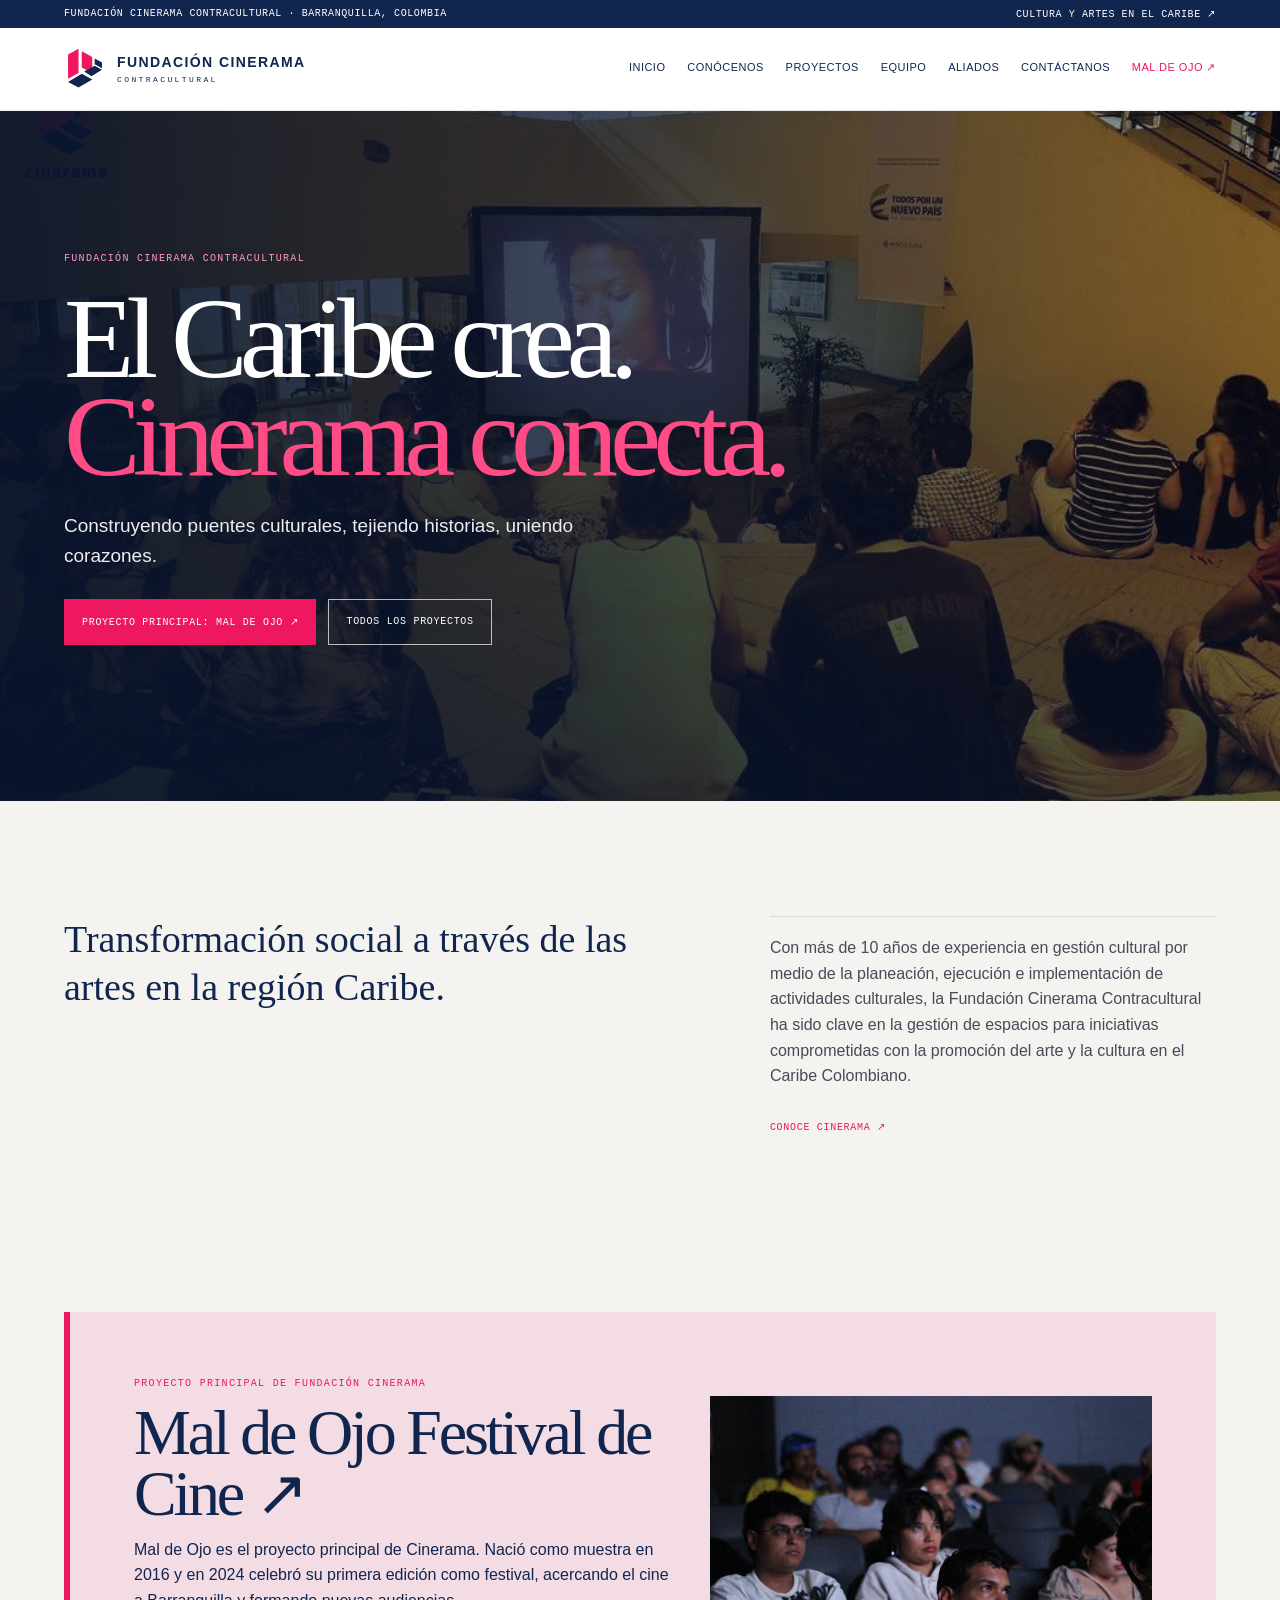
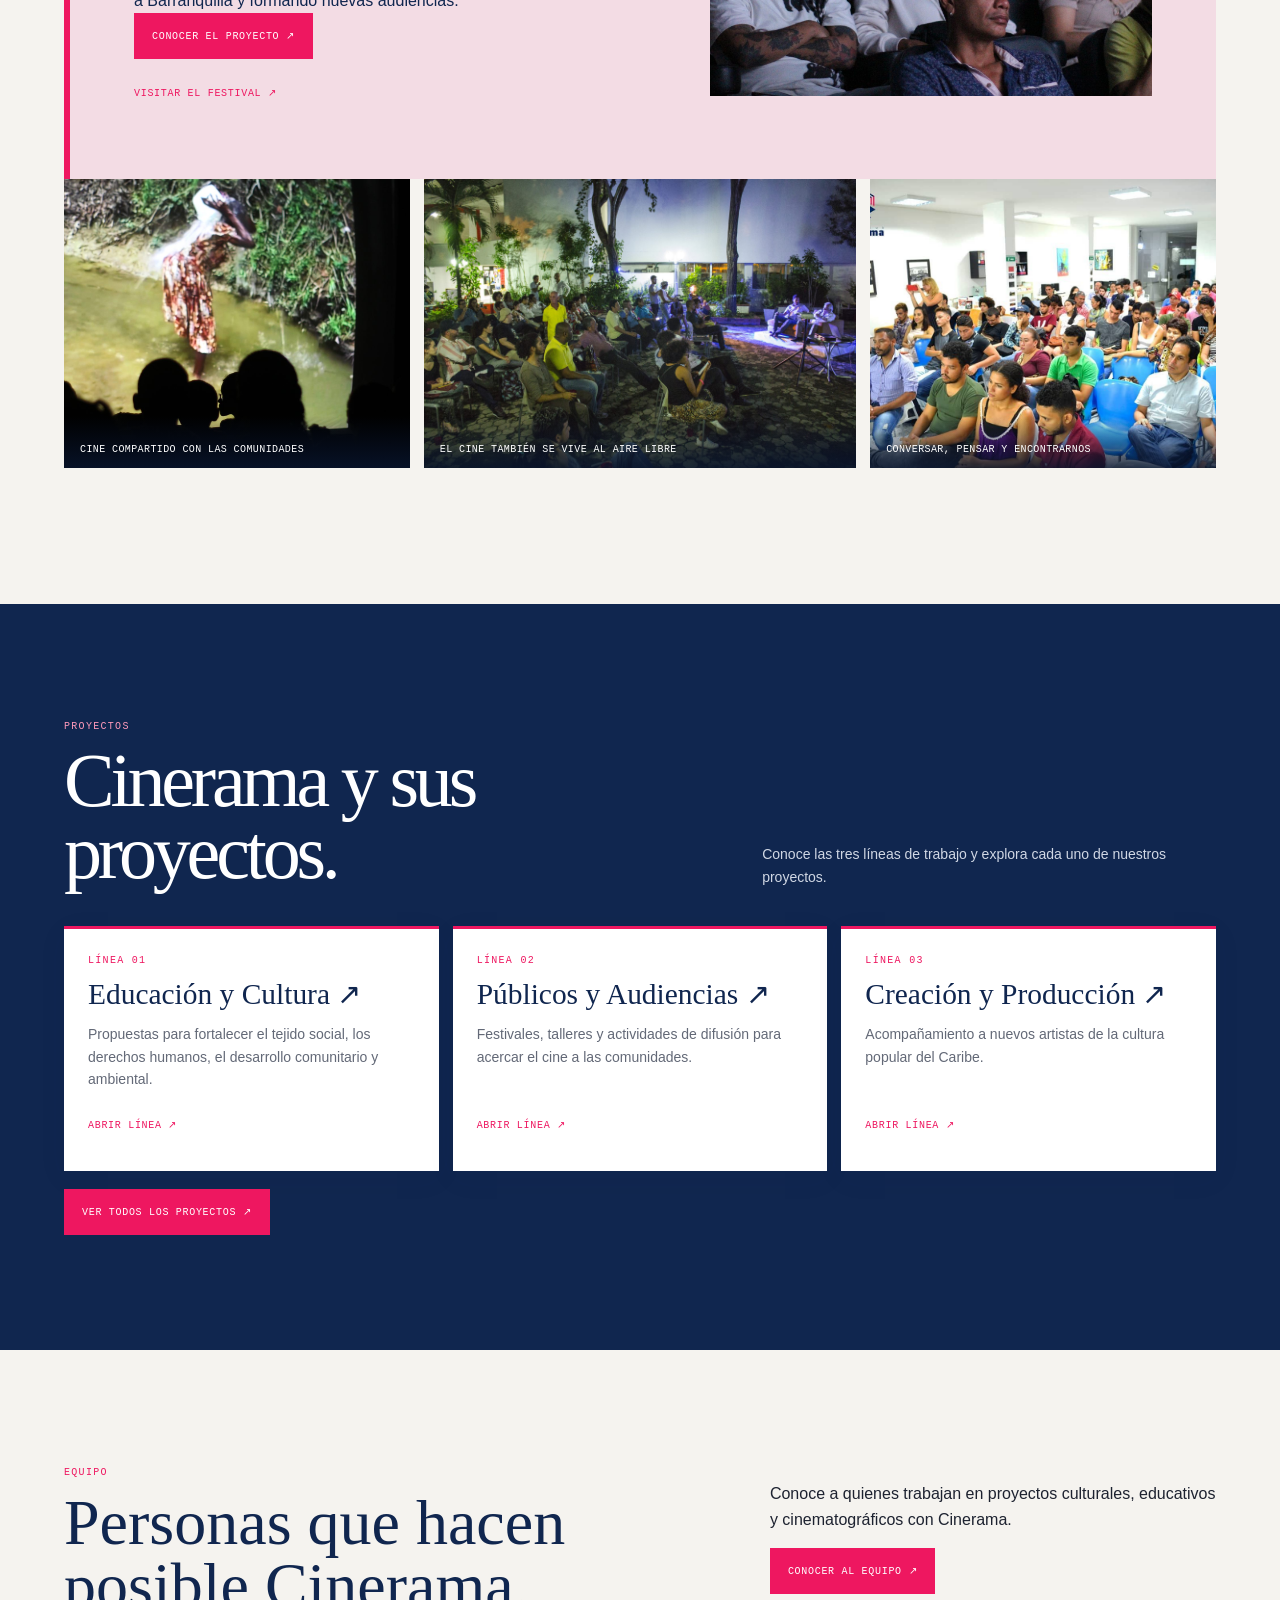
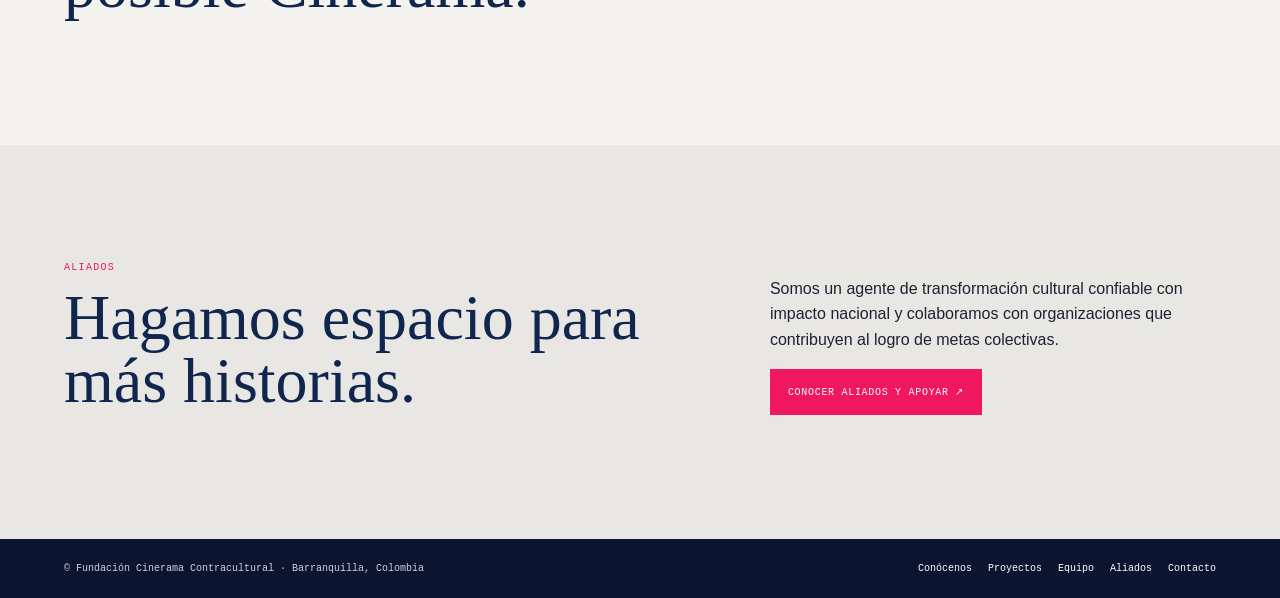
==== cinerama/index.html @ 9368dc4f "Clarify Mal de Ojo as principal Cinerama project: index.html" ====
<!doctype html><html lang="es"><head><meta charset="utf-8"><meta name="viewport" content="width=device-width, initial-scale=1"><meta name="theme-color" content="#10264f"><meta name="description" content="Fundación Cinerama Contracultural: arte, cine y cultura en el Caribe colombiano."><title>Inicio · Fundación Cinerama</title><link rel="stylesheet" href="site.css"></head><body><a class="skip" href="#contenido">Saltar al contenido</a><div class="topline"><span>Fundación Cinerama Contracultural · Barranquilla, Colombia</span><a href="contacto.html">Cultura y artes en el Caribe ↗</a></div><header class="site-head"><div class="wrap head-inner"><a class="brand" href="index.html" aria-label="Fundación Cinerama, inicio"><svg class="brand-logo" viewBox="0 0 52 52" role="img" aria-label="Isotipo Cinerama"><path d="M5 8 18 1v30L5 38z" fill="#ee1760"/><path d="M22 4 35 11v20l-13-7z" fill="#ee1760"/><path d="M5 42 22 32l13 7-17 10z" fill="#10264f"/><path d="m25 29 13-7 9 5-13 8z" fill="#10264f"/><path d="m38 13 9 5v7l-9-5z" fill="#10264f"/></svg><span>FUNDACIÓN CINERAMA<small>CONTRACULTURAL</small></span></a><button class="menu-btn" aria-expanded="false" aria-controls="nav-principal">Menú</button><nav class="nav" id="nav-principal" aria-label="Navegación principal"><a href="index.html">Inicio</a><a href="conocenos.html">Conócenos</a><a href="proyectos.html">Proyectos</a><a href="equipo.html">Equipo</a><a href="aliados.html">Aliados</a><a href="contacto.html">Contáctanos</a><a class="nav-festival" href="mal-de-ojo.html">Mal de Ojo ↗</a></nav></div></header><main id="contenido"><section class="hero"><img src="../media/proyeccion-uninorte.jpg" alt="Público reunido en una proyección de cine en Barranquilla"><div class="wrap hero-inner"><div class="eyebrow">Fundación Cinerama Contracultural</div><h1>El Caribe crea.<em>Cinerama conecta.</em></h1><p>Construyendo puentes culturales, tejiendo historias, uniendo corazones.</p><div class="hero-actions"><a class="button" href="mal-de-ojo.html">Proyecto principal: Mal de Ojo ↗</a><a class="button button-outline" href="proyectos.html">Todos los proyectos</a></div></div></section>
<section class="section"><div class="wrap intro-grid"><p class="intro-lead">Transformación social a través de las artes en la región Caribe.</p><div class="intro-copy"><p>Con más de 10 años de experiencia en gestión cultural por medio de la planeación, ejecución e implementación de actividades culturales, la Fundación Cinerama Contracultural ha sido clave en la gestión de espacios para iniciativas comprometidas con la promoción del arte y la cultura en el Caribe Colombiano.</p><a class="card-link" href="conocenos.html">Conoce Cinerama ↗</a></div></div></section>
<section class="section featured-project-section"><div class="wrap"><article class="featured-project"><div class="featured-copy"><div class="eyebrow">Proyecto principal de Fundación Cinerama</div><h2><a class="title-link" href="linea-publicos-audiencias.html#mal-de-ojo">Mal de Ojo Festival de Cine ↗</a></h2><p>Mal de Ojo es el proyecto principal de Cinerama. Nació como muestra en 2016 y en 2024 celebró su primera edición como festival, acercando el cine a Barranquilla y formando nuevas audiencias.</p><div class="featured-actions"><a class="button" href="linea-publicos-audiencias.html#mal-de-ojo">Conocer el proyecto ↗</a><a class="card-link" href="mal-de-ojo.html">Visitar el festival ↗</a></div></div><figure class="featured-image"><img src="../media/publico-en-sala.jpg" alt="Público de Barranquilla asiste a una proyección de cine"></figure></article></div><section class="photo-strip-section"><div class="wrap"><div class="photo-strip"><figure><img src="../media/proyeccion-comunitaria.jpg" alt="Proyección comunitaria de una película"><figcaption>Cine compartido con las comunidades</figcaption></figure><figure><img src="../media/encuentro-cine-al-aire-libre.jpg" alt="Público reunido en una función de cine al aire libre"><figcaption>El cine también se vive al aire libre</figcaption></figure><figure><img src="../media/conversatorio-pensar-el-caribe.jpg" alt="Asistentes a un conversatorio sobre cine y el Caribe"><figcaption>Conversar, pensar y encontrarnos</figcaption></figure></div></div></section></section><section class="section dark-section"><div class="wrap"><div class="section-head"><div><div class="eyebrow" style="color:#ff9abb">Proyectos</div><h2>Cinerama y sus proyectos.</h2></div><p>Conoce las tres líneas de trabajo y explora cada uno de nuestros proyectos.</p></div><div class="line-grid"><article class="line-card"><span class="eyebrow">Línea 01</span><h2><a class="title-link" href="linea-educacion-cultura.html">Educación y Cultura ↗</a></h2><p>Propuestas para fortalecer el tejido social, los derechos humanos, el desarrollo comunitario y ambiental.</p><a class="card-link" href="linea-educacion-cultura.html">Abrir línea ↗</a></article><article class="line-card"><span class="eyebrow">Línea 02</span><h2><a class="title-link" href="linea-publicos-audiencias.html">Públicos y Audiencias ↗</a></h2><p>Festivales, talleres y actividades de difusión para acercar el cine a las comunidades.</p><a class="card-link" href="linea-publicos-audiencias.html">Abrir línea ↗</a></article><article class="line-card"><span class="eyebrow">Línea 03</span><h2><a class="title-link" href="linea-creacion-produccion.html">Creación y Producción ↗</a></h2><p>Acompañamiento a nuevos artistas de la cultura popular del Caribe.</p><a class="card-link" href="linea-creacion-produccion.html">Abrir línea ↗</a></article></div><div class="action-row"><a class="button" href="proyectos.html">Ver todos los proyectos ↗</a></div></div></section>
<section class="section"><div class="wrap intro-grid"><div><div class="eyebrow">Equipo</div><h2 style="font:clamp(36px,5vw,64px)/.98 var(--serif);font-weight:400;color:var(--navy);margin:12px 0">Personas que hacen posible Cinerama.</h2></div><div><p>Conoce a quienes trabajan en proyectos culturales, educativos y cinematográficos con Cinerama.</p><a class="button" href="equipo.html">Conocer al equipo ↗</a></div></div></section>
<section class="section" style="background:#e9e7e3"><div class="wrap intro-grid"><div><div class="eyebrow">Aliados</div><h2 style="font:clamp(36px,5vw,64px)/.98 var(--serif);font-weight:400;color:var(--navy);margin:12px 0">Hagamos espacio para más historias.</h2></div><div><p>Somos un agente de transformación cultural confiable con impacto nacional y colaboramos con organizaciones que contribuyen al logro de metas colectivas.</p><a class="button" href="aliados.html">Conocer aliados y apoyar ↗</a></div></div></section></main><footer class="foot"><span>© Fundación Cinerama Contracultural · Barranquilla, Colombia</span><nav class="foot-links" aria-label="Navegación de pie"><a href="conocenos.html">Conócenos</a><a href="proyectos.html">Proyectos</a><a href="equipo.html">Equipo</a><a href="aliados.html">Aliados</a><a href="contacto.html">Contacto</a></nav></footer><script>const b=document.querySelector(".menu-btn"),n=document.querySelector("#nav-principal");if(b&&n){b.addEventListener("click",()=>{const o=b.getAttribute("aria-expanded")==="true";b.setAttribute("aria-expanded",String(!o));n.classList.toggle("is-open",!o);b.textContent=o?"Menú":"Cerrar"});n.addEventListener("click",e=>{if(e.target.closest("a")){b.setAttribute("aria-expanded","false");n.classList.remove("is-open");b.textContent="Menú"}})}</script></body></html>
---- cinerama/site.css ----
:root{--navy:#10264f;--navy2:#1b3c75;--pink:#ee1760;--paper:#f5f3ef;--white:#fff;--ink:#1d2230;--muted:#636977;--line:#d8d8d5;--serif:Georgia,"Times New Roman",serif;--sans:Arial,Helvetica,sans-serif;--mono:"Courier New",monospace;--gutter:clamp(20px,5vw,78px);--max:1440px;--shadow:0 18px 45px rgba(16,38,79,.12)}
*{box-sizing:border-box}html{scroll-behavior:smooth;scroll-padding-top:96px}body{margin:0;background:var(--paper);color:var(--ink);font:16px/1.6 var(--sans)}img{display:block;max-width:100%}a{color:inherit}.wrap{width:min(100%,var(--max));margin:0 auto;padding:0 var(--gutter)}.skip{position:absolute;left:-9999px;top:8px;background:#fff;padding:12px;z-index:100}.skip:focus{left:8px}.eyebrow{font:10px/1.5 var(--mono);letter-spacing:.13em;text-transform:uppercase;color:var(--pink)}.topline{display:flex;justify-content:space-between;gap:16px;padding:8px var(--gutter);background:var(--navy);color:#fff;font:10px var(--mono);letter-spacing:.06em;text-transform:uppercase}.topline a{color:#fff;text-decoration:none}.site-head{position:sticky;top:0;z-index:20;background:rgba(255,255,255,.97);border-bottom:1px solid rgba(16,38,79,.1);backdrop-filter:blur(12px)}.head-inner{min-height:82px;display:flex;align-items:center;justify-content:space-between;gap:22px}.brand{display:flex;align-items:center;gap:11px;text-decoration:none;color:var(--navy);font-size:14px;line-height:1;font-weight:800;letter-spacing:.1em;white-space:nowrap}.brand small{display:block;margin-top:6px;font:8px var(--mono);letter-spacing:.3em;font-weight:400}.brand-logo{width:42px;height:42px}.nav{display:flex;align-items:center;gap:clamp(10px,1.7vw,24px)}.nav a{font-size:11px;text-transform:uppercase;letter-spacing:.045em;text-decoration:none;padding:12px 0;border-bottom:2px solid transparent;color:var(--navy);white-space:nowrap}.nav a:hover,.nav a:focus-visible{color:var(--pink);border-color:var(--pink)}.nav .nav-festival{color:var(--pink)}.menu-btn{display:none;border:0;background:var(--navy);color:white;min-height:44px;padding:10px 14px;font:11px var(--mono);text-transform:uppercase;cursor:pointer}.hero{min-height:min(690px,78vh);position:relative;display:flex;align-items:center;overflow:hidden;background:var(--navy);color:white}.hero>img{position:absolute;inset:0;width:100%;height:100%;object-fit:cover;object-position:center 45%;filter:saturate(.8)}.hero:after{content:'';position:absolute;inset:0;background:linear-gradient(90deg,rgba(8,20,45,.92),rgba(8,20,45,.68) 48%,rgba(8,20,45,.16)),linear-gradient(0deg,rgba(8,20,45,.45),transparent 65%)}.hero-inner{position:relative;z-index:1;padding-top:70px;padding-bottom:86px}.hero .eyebrow{color:#ff9abb}.hero h1{max-width:850px;font:clamp(58px,9vw,122px)/.85 var(--serif);font-weight:400;letter-spacing:-.07em;margin:24px 0 25px}.hero h1 em{display:block;color:#ff4c87;font-style:normal}.hero p{max-width:590px;font-size:clamp(15px,1.6vw,19px);color:#f0edf1;margin:0}.hero-actions{display:flex;gap:12px;flex-wrap:wrap;margin-top:27px}.button{display:inline-flex;align-items:center;justify-content:center;gap:10px;min-height:46px;padding:12px 17px;background:var(--pink);border:1px solid var(--pink);color:#fff;text-decoration:none;font:10px var(--mono);letter-spacing:.07em;text-transform:uppercase;transition:transform .18s,background .18s,color .18s}.button:hover,.button:focus-visible{transform:translateY(-2px);background:var(--navy);border-color:var(--navy)}.button-outline{background:transparent;border-color:rgba(255,255,255,.7)}.section{padding:clamp(66px,9vw,120px) 0}.section-head{display:flex;align-items:end;justify-content:space-between;gap:28px;margin-bottom:38px}.section-head h2,.page-hero h1{font:clamp(38px,6.2vw,76px)/.95 var(--serif);font-weight:400;letter-spacing:-.055em;color:var(--navy);margin:10px 0 0}.section-head p{max-width:520px;margin:0;color:var(--muted);font-size:14px}.page-hero{background:#e9e7e3;padding:clamp(54px,8vw,100px) 0}.page-hero h1{max-width:920px}.page-hero p{max-width:720px;color:var(--muted);margin:20px 0 0;font-size:16px}.intro-grid{display:grid;grid-template-columns:1.15fr .85fr;gap:clamp(36px,8vw,110px);align-items:start}.intro-lead{font:clamp(23px,3vw,38px)/1.25 var(--serif);color:var(--navy);margin:0}.intro-copy{border-top:1px solid var(--line);padding-top:18px;color:#454b57}.intro-copy p{margin:0 0 16px}.split-cards{display:grid;grid-template-columns:1fr 1fr;gap:16px;margin-top:45px}.feature-card{padding:clamp(24px,4vw,48px);background:var(--navy);color:white;min-height:220px}.feature-card:nth-child(2){background:#e9e7e3;color:var(--navy)}.feature-card h2,.feature-card h3{font:11px var(--mono);text-transform:uppercase;letter-spacing:.1em;margin:0 0 22px;color:#ff9abb}.feature-card:nth-child(2) h3{color:var(--pink)}.feature-card p{font:clamp(18px,2vw,25px)/1.45 var(--serif);margin:0}.value-grid,.line-grid,.project-grid,.team-grid,.partner-grid{display:grid;grid-template-columns:repeat(3,1fr);gap:14px}.value-card,.line-card,.project-card,.team-card,.partner-card{background:white;border-top:3px solid var(--pink);padding:24px;box-shadow:0 7px 28px rgba(16,38,79,.055)}.value-card h3,.line-card h2,.project-card h2,.team-card h2{font:clamp(21px,2.3vw,30px)/1.1 var(--serif);font-weight:400;color:var(--navy);margin:10px 0 13px}.value-card p,.line-card p,.project-card p,.team-card p,.partner-card p{color:var(--muted);font-size:14px;margin:0 0 12px}.line-card,.project-card{display:flex;flex-direction:column;transition:transform .2s,box-shadow .2s,border-color .2s}.line-card:hover,.line-card:focus-within,.project-card:hover,.project-card:focus-within{transform:translateY(-4px);box-shadow:var(--shadow);border-color:var(--pink)}.project-card h2 a,.line-card h2 a{color:inherit;text-decoration:none}.project-card h2 a:hover,.line-card h2 a:hover{color:var(--pink)}.card-link{display:inline-flex;align-items:center;gap:8px;min-height:44px;margin-top:auto;color:var(--pink);font:10px var(--mono);letter-spacing:.07em;text-transform:uppercase;text-decoration:none}.card-link:hover,.card-link:focus-visible{text-decoration:underline;text-underline-offset:4px}.project-summary{font-size:13px;color:#505663;margin:0 0 16px}.dark-section{background:var(--navy);color:white}.dark-section .section-head h2{color:white}.dark-section .section-head p{color:#d0d7e4}.timeline-row{display:grid;grid-template-columns:130px 1fr;gap:28px;border-top:1px solid rgba(255,255,255,.25);padding:24px 0}.timeline-year{font:clamp(28px,4vw,48px) var(--serif);color:#ff6798}.team-grid{grid-template-columns:repeat(3,1fr);align-items:stretch}.team-card{border-top:1px solid var(--line);box-shadow:none}.team-card.featured{grid-column:span 2}.team-initials{width:54px;height:54px;border-radius:50%;display:grid;place-items:center;background:#f4dce4;color:var(--navy);font:18px var(--serif);margin-bottom:16px}.team-role{font:9px var(--mono);letter-spacing:.05em;color:var(--pink);text-transform:uppercase}.team-card h2{font-size:24px;margin:8px 0}.team-card p{font-size:13px}.team-pending{background:#f5f3ef;border-style:dashed}.partner-card{display:flex;align-items:center;min-height:74px;color:var(--navy);font:12px var(--mono);text-decoration:none}.partner-card:hover,.partner-card:focus-visible{border-color:var(--navy);color:var(--pink)}.support-grid{display:grid;grid-template-columns:1fr 1fr;gap:36px;margin-top:54px}.support-copy,.form-preview{background:white;padding:clamp(24px,4vw,48px)}.support-copy h2,.form-preview h2{font:clamp(28px,3.5vw,42px)/1.05 var(--serif);font-weight:400;color:var(--navy)}.form-grid{display:grid;grid-template-columns:1fr 1fr;gap:13px}.field label{display:block;font:10px var(--mono);text-transform:uppercase;letter-spacing:.04em;color:var(--navy);margin-bottom:6px}.field input,.field textarea,.field select{width:100%;min-height:42px;border:1px solid var(--line);background:#faf9f7;padding:9px;font:14px var(--sans);color:var(--ink)}.field.wide{grid-column:1/-1}.form-note{font:10px/1.5 var(--mono);color:var(--muted);margin-top:15px}.contact-grid{display:grid;grid-template-columns:1fr 1fr;gap:28px}.contact-item{border-top:1px solid var(--line);padding:16px 0}.contact-item span{display:block;color:var(--pink);font:10px var(--mono);text-transform:uppercase;margin-bottom:6px}.contact-item a{color:var(--navy);text-decoration-thickness:1px;text-underline-offset:4px}.socials{display:flex;gap:14px;flex-wrap:wrap;margin-top:20px}.socials a{font:10px var(--mono);text-transform:uppercase;color:var(--navy);text-decoration:none;border-bottom:1px solid var(--pink);padding-bottom:4px}.project-detail{padding:clamp(24px,4vw,44px) 0;border-top:1px solid var(--line);scroll-margin-top:102px}.project-detail h2{font:clamp(25px,3vw,38px)/1.08 var(--serif);font-weight:400;color:var(--navy);margin:12px 0}.project-detail p{max-width:900px;color:#444b57;font-size:16px;line-height:1.7}.detail-actions{display:flex;gap:10px;flex-wrap:wrap;margin-top:18px}.back-link{font:10px var(--mono);letter-spacing:.05em;text-transform:uppercase;color:var(--pink);text-decoration:none}.source-link{font:11px var(--mono);color:var(--pink)}.foot{background:#0b1530;color:#ccd2dd;padding:24px var(--gutter);display:flex;justify-content:space-between;gap:18px;flex-wrap:wrap;font:10px var(--mono)}.foot a{color:white;text-decoration:none}.foot-links{display:flex;gap:16px;flex-wrap:wrap}.empty-note{font:11px/1.5 var(--mono);color:var(--muted);padding:12px 0}.breadcrumb{font:10px var(--mono);text-transform:uppercase;color:var(--pink)}.notice{font:11px/1.5 var(--mono);color:var(--muted);padding:14px;border-left:2px solid var(--pink);background:white;margin-top:22px}.action-row{display:flex;gap:12px;flex-wrap:wrap;margin-top:18px}
@media(max-width:1080px){.nav{gap:10px}.nav a{font-size:10px}.brand{font-size:12px}.brand-logo{width:38px;height:38px}}
@media(max-width:830px){.head-inner{min-height:72px}.menu-btn{display:inline-flex;align-items:center}.nav{display:none;position:absolute;left:0;right:0;top:100%;background:white;box-shadow:0 16px 24px rgba(16,38,79,.12);padding:12px var(--gutter) 22px;align-items:stretch;flex-direction:column;gap:0}.nav.is-open{display:flex}.nav a{padding:12px 0;font-size:12px;border-bottom:1px solid var(--line)}.nav .nav-festival{border-bottom:0}.line-grid,.project-grid,.team-grid,.partner-grid{grid-template-columns:repeat(2,1fr)}.team-card.featured{grid-column:span 2}.section-head{align-items:start;flex-direction:column}.intro-grid,.support-grid,.contact-grid{grid-template-columns:1fr;gap:24px}.hero{min-height:640px;min-height:78svh}}
@media(max-width:560px){.topline{justify-content:center;text-align:center}.topline a{display:none}.line-grid,.project-grid,.team-grid,.value-grid,.partner-grid,.split-cards{grid-template-columns:1fr}.team-card.featured{grid-column:auto}.form-grid{grid-template-columns:1fr}.field.wide{grid-column:auto}.hero h1{font-size:clamp(51px,14vw,76px)}.hero-inner{padding-top:70px;padding-bottom:90px}.timeline-row{grid-template-columns:80px 1fr;gap:14px}.foot{flex-direction:column}.page-hero h1{font-size:clamp(39px,12vw,60px)}}
@media(prefers-reduced-motion:reduce){html{scroll-behavior:auto}*,*:before,*:after{transition-duration:.01ms!important;animation-duration:.01ms!important;animation-iteration-count:1!important}}

.project-detail{padding:clamp(24px,4vw,54px);margin:0 0 22px;background:#fff;border:1px solid var(--line)}.project-detail h2{font:clamp(27px,3vw,42px)/1.05 var(--serif);font-weight:400;color:var(--navy);margin:14px 0}.project-detail p{max-width:850px}.project-list{display:grid;gap:22px}.project-list .card-link{justify-self:start}.page-hero .eyebrow a{text-decoration:none}.page-hero .eyebrow a:hover{color:var(--pink)}

.project-catalog{display:grid;grid-template-columns:repeat(3,minmax(0,1fr));gap:1px;background:rgba(255,255,255,.24);border:1px solid rgba(255,255,255,.24)}.project-catalog article{padding:clamp(20px,3vw,36px);background:var(--navy);color:#fff;min-height:205px}.project-catalog h3{font:clamp(22px,2.2vw,30px)/1.1 var(--serif);font-weight:400;margin:14px 0}.project-catalog h3 a{text-decoration:none}.project-catalog h3 a:hover,.project-catalog h3 a:focus-visible{color:#ff9abb}.project-catalog p{font-size:13px;color:#d6dbe6;margin:0}@media(max-width:830px){.project-catalog{grid-template-columns:repeat(2,minmax(0,1fr))}}@media(max-width:560px){.project-catalog{grid-template-columns:1fr}}

.featured-project-section{padding-top:48px;padding-bottom:48px}.featured-project{display:grid;grid-template-columns:1fr auto;align-items:center;gap:34px;padding:clamp(28px,5vw,64px);background:#f3dce4;border-left:6px solid var(--pink)}.featured-project h2{font:clamp(36px,5vw,64px)/.95 var(--serif);font-weight:400;letter-spacing:-.05em;color:var(--navy);margin:12px 0}.featured-project p{max-width:750px;color:var(--navy);margin:0}.featured-actions{display:flex;flex-direction:column;align-items:flex-start;gap:12px}.history-catalog{display:grid;grid-template-columns:repeat(3,minmax(0,1fr));gap:12px}.history-catalog a{background:#fff;border:1px solid var(--line);padding:22px;text-decoration:none;display:flex;flex-direction:column;gap:8px;transition:transform .18s,border-color .18s}.history-catalog a:hover,.history-catalog a:focus-visible{transform:translateY(-3px);border-color:var(--pink)}.history-catalog strong{font:22px/1.1 var(--serif);font-weight:400;color:var(--navy)}.history-catalog span{font-size:12px;color:var(--muted)}.timeline{border-top:1px solid var(--line);margin-top:38px}.timeline-year{display:grid;grid-template-columns:110px 1fr;gap:24px;padding:28px 0;border-bottom:1px solid var(--line);scroll-margin-top:110px}.timeline-year>span{font:32px var(--serif);color:var(--pink)}.timeline-year h2{font:clamp(24px,3vw,34px)/1.1 var(--serif);font-weight:400;color:var(--navy);margin:0 0 12px}.timeline-year ul{padding-left:19px;margin:0;max-width:900px}.timeline-year li{padding:0 0 9px}.trajectory-feature{padding:clamp(28px,5vw,58px);background:var(--navy);color:#fff}.trajectory-feature h2{font:clamp(34px,5vw,62px)/.96 var(--serif);font-weight:400;margin:12px 0}.trajectory-feature p{max-width:840px;color:#e0e5ef}.source-note{font:11px var(--mono);color:var(--muted);margin-top:28px}.trajectory-callout{background:#e9e7e3}.trajectory-callout h2{font:clamp(30px,4vw,48px)/1.02 var(--serif);font-weight:400;color:var(--navy);margin:10px 0}@media(max-width:830px){.history-catalog{grid-template-columns:repeat(2,minmax(0,1fr))}.featured-project{grid-template-columns:1fr}.featured-actions{flex-direction:row;flex-wrap:wrap}.timeline-year{grid-template-columns:80px 1fr}}@media(max-width:560px){.history-catalog{grid-template-columns:1fr}.timeline-year{grid-template-columns:1fr;gap:8px}}

.title-link{color:inherit;text-decoration:none;transition:color .18s ease}.title-link:hover,.title-link:focus-visible,.project-detail h2 a:hover,.project-detail h2 a:focus-visible{color:var(--pink);text-decoration:underline;text-decoration-thickness:1px;text-underline-offset:.13em}.line-card h2 a{display:inline-block}.featured-project h2 a{color:inherit;text-decoration:none;transition:color .18s ease}.featured-project h2 a:hover,.featured-project h2 a:focus-visible{color:var(--pink);text-decoration:underline;text-underline-offset:.13em}.title-link:focus-visible,.project-catalog h3 a:focus-visible,.history-catalog a:focus-visible{outline:2px solid var(--pink);outline-offset:4px}

.featured-project{grid-template-columns:minmax(0,1.05fr) minmax(280px,.85fr);gap:30px}.featured-image{margin:0;overflow:hidden;min-height:300px}.featured-image img{width:100%;height:100%;min-height:300px;object-fit:cover;transition:transform .5s ease,filter .3s ease}.featured-project:hover .featured-image img{transform:scale(1.035);filter:saturate(1.08)}.photo-strip-section{padding:0 0 clamp(48px,7vw,88px)}.photo-strip{display:grid;grid-template-columns:1fr 1.25fr 1fr;gap:14px}.photo-strip figure{position:relative;margin:0;min-height:220px;overflow:hidden;background:var(--navy)}.photo-strip img{width:100%;height:100%;min-height:220px;object-fit:cover;transition:transform .45s ease,filter .35s ease}.photo-strip figure:hover img{transform:scale(1.06);filter:saturate(1.13)}.photo-strip figcaption{position:absolute;left:0;right:0;bottom:0;padding:28px 16px 13px;color:#fff;font:10px var(--mono);letter-spacing:.04em;text-transform:uppercase;background:linear-gradient(transparent,rgba(8,20,45,.85))}.project-image-link{display:block;overflow:hidden;margin:-1px -1px 20px}.project-photo{width:100%;aspect-ratio:16/10;object-fit:cover;transition:transform .45s ease,filter .35s ease}.project-catalog article:hover .project-photo,.project-image-link:focus-visible .project-photo{transform:scale(1.045);filter:saturate(1.15)}.project-catalog article{padding:0 0 26px;overflow:hidden}.project-catalog article>.eyebrow,.project-catalog article h3,.project-catalog article p{margin-left:24px;margin-right:24px}.project-catalog article>.eyebrow{display:block}.timeline-photos{margin:34px 0 50px}.timeline-photos figure{min-height:190px}.timeline-photos img{min-height:190px}@media(max-width:830px){.featured-project{grid-template-columns:1fr}.featured-image{grid-row:1;min-height:250px}.featured-image img{min-height:250px}.photo-strip{grid-template-columns:1fr 1fr}.photo-strip figure:last-child{display:none}}@media(max-width:560px){.photo-strip{grid-template-columns:1fr}.photo-strip figure:nth-child(n+2){display:none}.featured-actions{flex-direction:column;align-items:flex-start}}

.project-card-primary{border:2px solid var(--pink)}.project-card-primary>.eyebrow{color:#ff91b0}.project-catalog h3 a{display:inline-block;transition:transform .18s ease,color .18s ease}.project-catalog h3 a:hover,.project-catalog h3 a:focus-visible{transform:translateX(3px)}.project-image-link:focus-visible{outline:3px solid var(--pink);outline-offset:3px}
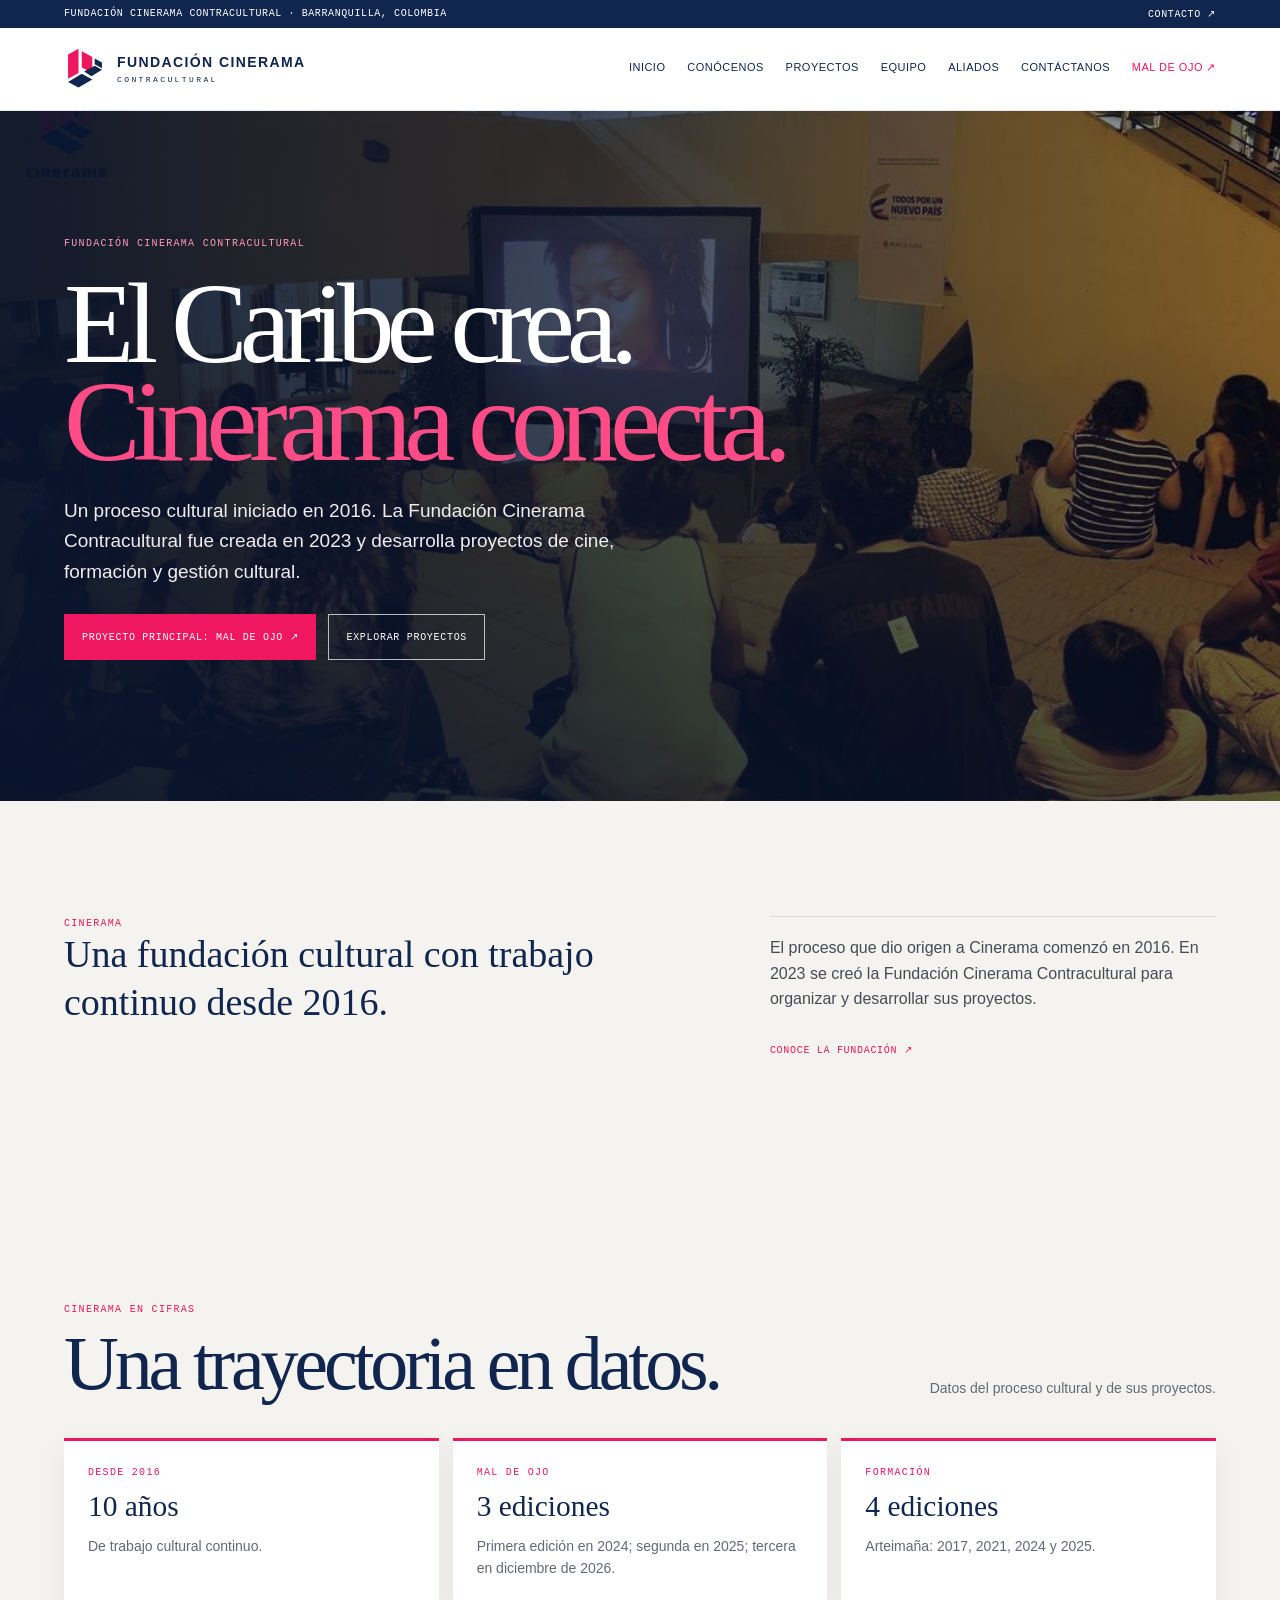
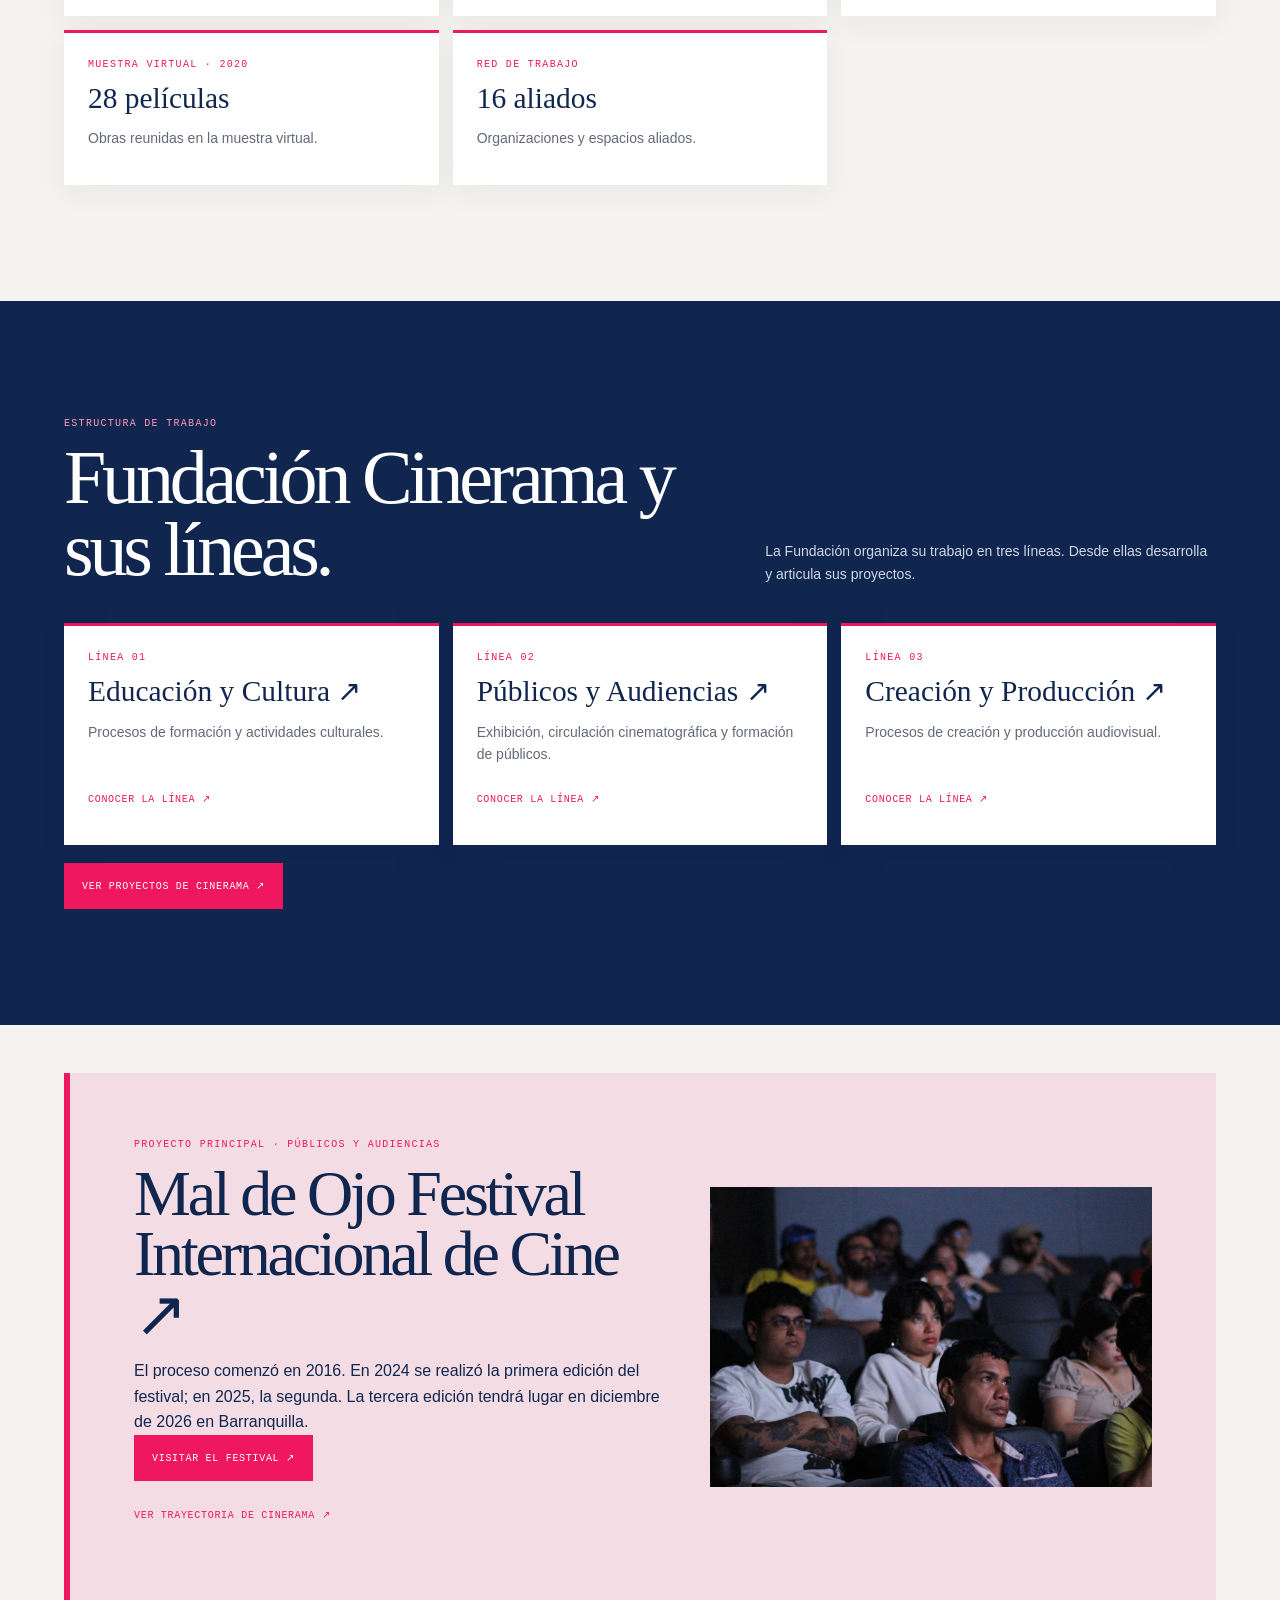
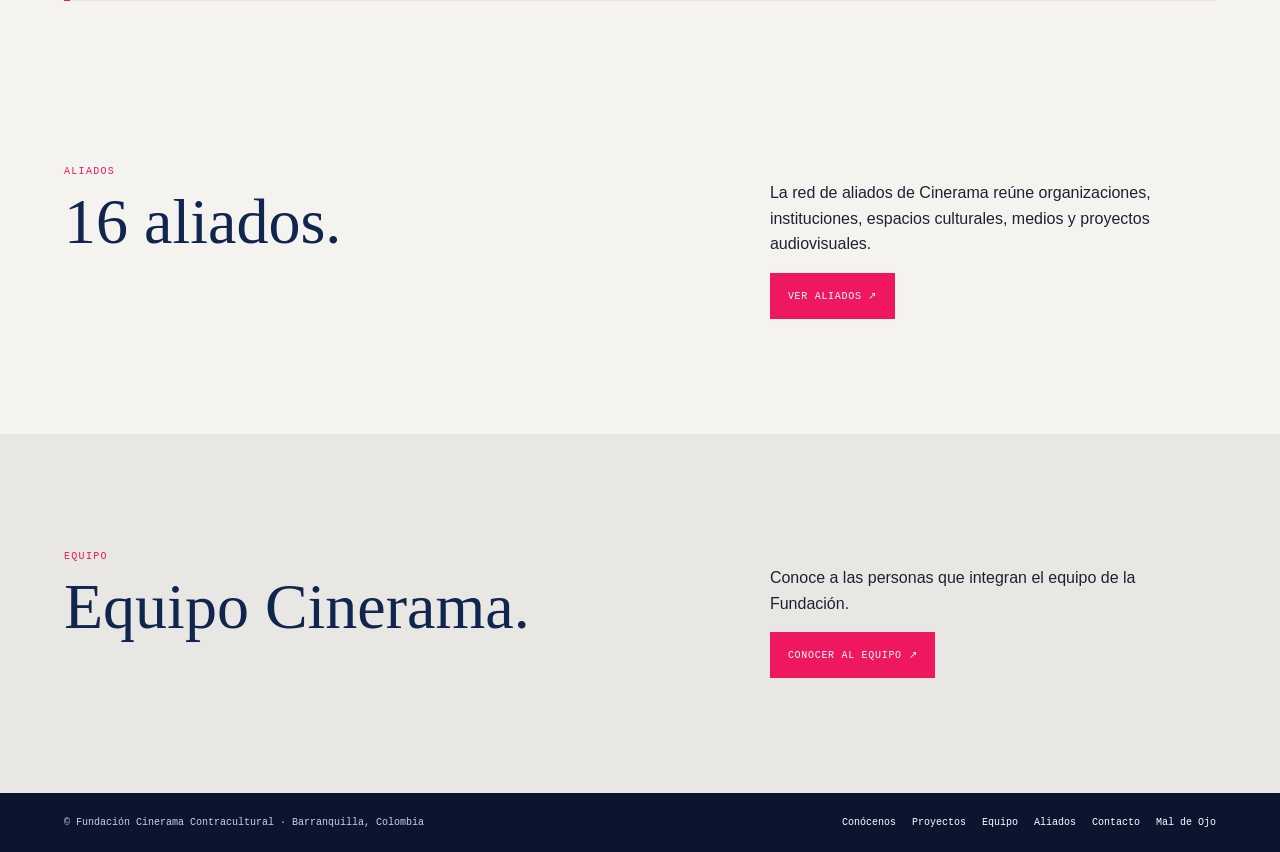
==== commit 35e41fdd: "Improve Cinerama homepage structure and factual copy" ====
--- a/cinerama/index.html
+++ b/cinerama/index.html
@@ -1,6 +1,235 @@
-<!doctype html><html lang="es"><head><meta charset="utf-8"><meta name="viewport" content="width=device-width, initial-scale=1"><meta name="theme-color" content="#10264f"><meta name="description" content="Fundación Cinerama Contracultural: arte, cine y cultura en el Caribe colombiano."><title>Inicio · Fundación Cinerama</title><link rel="stylesheet" href="site.css"></head><body><a class="skip" href="#contenido">Saltar al contenido</a><div class="topline"><span>Fundación Cinerama Contracultural · Barranquilla, Colombia</span><a href="contacto.html">Cultura y artes en el Caribe ↗</a></div><header class="site-head"><div class="wrap head-inner"><a class="brand" href="index.html" aria-label="Fundación Cinerama, inicio"><svg class="brand-logo" viewBox="0 0 52 52" role="img" aria-label="Isotipo Cinerama"><path d="M5 8 18 1v30L5 38z" fill="#ee1760"/><path d="M22 4 35 11v20l-13-7z" fill="#ee1760"/><path d="M5 42 22 32l13 7-17 10z" fill="#10264f"/><path d="m25 29 13-7 9 5-13 8z" fill="#10264f"/><path d="m38 13 9 5v7l-9-5z" fill="#10264f"/></svg><span>FUNDACIÓN CINERAMA<small>CONTRACULTURAL</small></span></a><button class="menu-btn" aria-expanded="false" aria-controls="nav-principal">Menú</button><nav class="nav" id="nav-principal" aria-label="Navegación principal"><a href="index.html">Inicio</a><a href="conocenos.html">Conócenos</a><a href="proyectos.html">Proyectos</a><a href="equipo.html">Equipo</a><a href="aliados.html">Aliados</a><a href="contacto.html">Contáctanos</a><a class="nav-festival" href="mal-de-ojo.html">Mal de Ojo ↗</a></nav></div></header><main id="contenido"><section class="hero"><img src="../media/proyeccion-uninorte.jpg" alt="Público reunido en una proyección de cine en Barranquilla"><div class="wrap hero-inner"><div class="eyebrow">Fundación Cinerama Contracultural</div><h1>El Caribe crea.<em>Cinerama conecta.</em></h1><p>Construyendo puentes culturales, tejiendo historias, uniendo corazones.</p><div class="hero-actions"><a class="button" href="mal-de-ojo.html">Proyecto principal: Mal de Ojo ↗</a><a class="button button-outline" href="proyectos.html">Todos los proyectos</a></div></div></section>
-<section class="section"><div class="wrap intro-grid"><p class="intro-lead">Transformación social a través de las artes en la región Caribe.</p><div class="intro-copy"><p>Con más de 10 años de experiencia en gestión cultural por medio de la planeación, ejecución e implementación de actividades culturales, la Fundación Cinerama Contracultural ha sido clave en la gestión de espacios para iniciativas comprometidas con la promoción del arte y la cultura en el Caribe Colombiano.</p><a class="card-link" href="conocenos.html">Conoce Cinerama ↗</a></div></div></section>
-<section class="section featured-project-section"><div class="wrap"><article class="featured-project"><div class="featured-copy"><div class="eyebrow">Proyecto principal de Fundación Cinerama</div><h2><a class="title-link" href="linea-publicos-audiencias.html#mal-de-ojo">Mal de Ojo Festival de Cine ↗</a></h2><p>Mal de Ojo es el proyecto principal de Cinerama. Nació como muestra en 2016 y en 2024 celebró su primera edición como festival, acercando el cine a Barranquilla y formando nuevas audiencias.</p><div class="featured-actions"><a class="button" href="linea-publicos-audiencias.html#mal-de-ojo">Conocer el proyecto ↗</a><a class="card-link" href="mal-de-ojo.html">Visitar el festival ↗</a></div></div><figure class="featured-image"><img src="../media/publico-en-sala.jpg" alt="Público de Barranquilla asiste a una proyección de cine"></figure></article></div><section class="photo-strip-section"><div class="wrap"><div class="photo-strip"><figure><img src="../media/proyeccion-comunitaria.jpg" alt="Proyección comunitaria de una película"><figcaption>Cine compartido con las comunidades</figcaption></figure><figure><img src="../media/encuentro-cine-al-aire-libre.jpg" alt="Público reunido en una función de cine al aire libre"><figcaption>El cine también se vive al aire libre</figcaption></figure><figure><img src="../media/conversatorio-pensar-el-caribe.jpg" alt="Asistentes a un conversatorio sobre cine y el Caribe"><figcaption>Conversar, pensar y encontrarnos</figcaption></figure></div></div></section></section><section class="section dark-section"><div class="wrap"><div class="section-head"><div><div class="eyebrow" style="color:#ff9abb">Proyectos</div><h2>Cinerama y sus proyectos.</h2></div><p>Conoce las tres líneas de trabajo y explora cada uno de nuestros proyectos.</p></div><div class="line-grid"><article class="line-card"><span class="eyebrow">Línea 01</span><h2><a class="title-link" href="linea-educacion-cultura.html">Educación y Cultura ↗</a></h2><p>Propuestas para fortalecer el tejido social, los derechos humanos, el desarrollo comunitario y ambiental.</p><a class="card-link" href="linea-educacion-cultura.html">Abrir línea ↗</a></article><article class="line-card"><span class="eyebrow">Línea 02</span><h2><a class="title-link" href="linea-publicos-audiencias.html">Públicos y Audiencias ↗</a></h2><p>Festivales, talleres y actividades de difusión para acercar el cine a las comunidades.</p><a class="card-link" href="linea-publicos-audiencias.html">Abrir línea ↗</a></article><article class="line-card"><span class="eyebrow">Línea 03</span><h2><a class="title-link" href="linea-creacion-produccion.html">Creación y Producción ↗</a></h2><p>Acompañamiento a nuevos artistas de la cultura popular del Caribe.</p><a class="card-link" href="linea-creacion-produccion.html">Abrir línea ↗</a></article></div><div class="action-row"><a class="button" href="proyectos.html">Ver todos los proyectos ↗</a></div></div></section>
-<section class="section"><div class="wrap intro-grid"><div><div class="eyebrow">Equipo</div><h2 style="font:clamp(36px,5vw,64px)/.98 var(--serif);font-weight:400;color:var(--navy);margin:12px 0">Personas que hacen posible Cinerama.</h2></div><div><p>Conoce a quienes trabajan en proyectos culturales, educativos y cinematográficos con Cinerama.</p><a class="button" href="equipo.html">Conocer al equipo ↗</a></div></div></section>
-<section class="section" style="background:#e9e7e3"><div class="wrap intro-grid"><div><div class="eyebrow">Aliados</div><h2 style="font:clamp(36px,5vw,64px)/.98 var(--serif);font-weight:400;color:var(--navy);margin:12px 0">Hagamos espacio para más historias.</h2></div><div><p>Somos un agente de transformación cultural confiable con impacto nacional y colaboramos con organizaciones que contribuyen al logro de metas colectivas.</p><a class="button" href="aliados.html">Conocer aliados y apoyar ↗</a></div></div></section></main><footer class="foot"><span>© Fundación Cinerama Contracultural · Barranquilla, Colombia</span><nav class="foot-links" aria-label="Navegación de pie"><a href="conocenos.html">Conócenos</a><a href="proyectos.html">Proyectos</a><a href="equipo.html">Equipo</a><a href="aliados.html">Aliados</a><a href="contacto.html">Contacto</a></nav></footer><script>const b=document.querySelector(".menu-btn"),n=document.querySelector("#nav-principal");if(b&&n){b.addEventListener("click",()=>{const o=b.getAttribute("aria-expanded")==="true";b.setAttribute("aria-expanded",String(!o));n.classList.toggle("is-open",!o);b.textContent=o?"Menú":"Cerrar"});n.addEventListener("click",e=>{if(e.target.closest("a")){b.setAttribute("aria-expanded","false");n.classList.remove("is-open");b.textContent="Menú"}})}</script></body></html>
-
+<!doctype html>
+<html lang="es">
+<head>
+  <meta charset="utf-8">
+  <meta name="viewport" content="width=device-width, initial-scale=1">
+  <meta name="theme-color" content="#10264f">
+  <meta name="description" content="Fundación Cinerama Contracultural. Proceso cultural iniciado en 2016 y fundación creada en 2023. Cine, formación y gestión cultural en Barranquilla y el Caribe colombiano.">
+  <meta property="og:type" content="website">
+  <meta property="og:locale" content="es_CO">
+  <meta property="og:title" content="Fundación Cinerama Contracultural">
+  <meta property="og:description" content="Proceso cultural iniciado en 2016. Cine, formación y gestión cultural desde Barranquilla y el Caribe colombiano.">
+  <meta property="og:image" content="https://aguileracogollo-cell.github.io/mal-de-ojo-preview-2026/media/publico-en-sala.jpg">
+  <meta property="og:url" content="https://aguileracogollo-cell.github.io/mal-de-ojo-preview-2026/cinerama/">
+  <meta name="twitter:card" content="summary_large_image">
+  <title>Inicio · Fundación Cinerama Contracultural</title>
+  <link rel="stylesheet" href="site.css">
+</head>
+<body>
+  <a class="skip" href="#contenido">Saltar al contenido</a>
+
+  <div class="topline">
+    <span>Fundación Cinerama Contracultural · Barranquilla, Colombia</span>
+    <a href="contacto.html">Contacto ↗</a>
+  </div>
+
+  <header class="site-head">
+    <div class="wrap head-inner">
+      <a class="brand" href="index.html" aria-label="Fundación Cinerama, inicio">
+        <svg class="brand-logo" viewBox="0 0 52 52" role="img" aria-label="Isotipo Cinerama">
+          <path d="M5 8 18 1v30L5 38z" fill="#ee1760"/>
+          <path d="M22 4 35 11v20l-13-7z" fill="#ee1760"/>
+          <path d="M5 42 22 32l13 7-17 10z" fill="#10264f"/>
+          <path d="m25 29 13-7 9 5-13 8z" fill="#10264f"/>
+          <path d="m38 13 9 5v7l-9-5z" fill="#10264f"/>
+        </svg>
+        <span>FUNDACIÓN CINERAMA<small>CONTRACULTURAL</small></span>
+      </a>
+
+      <button class="menu-btn" aria-expanded="false" aria-controls="nav-principal">Menú</button>
+      <nav class="nav" id="nav-principal" aria-label="Navegación principal">
+        <a href="index.html" aria-current="page">Inicio</a>
+        <a href="conocenos.html">Conócenos</a>
+        <a href="proyectos.html">Proyectos</a>
+        <a href="equipo.html">Equipo</a>
+        <a href="aliados.html">Aliados</a>
+        <a href="contacto.html">Contáctanos</a>
+        <a class="nav-festival" href="mal-de-ojo.html">Mal de Ojo ↗</a>
+      </nav>
+    </div>
+  </header>
+
+  <main id="contenido">
+    <section class="hero">
+      <img src="../media/proyeccion-uninorte.jpg" alt="Público reunido durante una proyección de cine">
+      <div class="wrap hero-inner">
+        <div class="eyebrow">Fundación Cinerama Contracultural</div>
+        <h1>El Caribe crea.<em>Cinerama conecta.</em></h1>
+        <p>Un proceso cultural iniciado en 2016. La Fundación Cinerama Contracultural fue creada en 2023 y desarrolla proyectos de cine, formación y gestión cultural.</p>
+        <div class="hero-actions">
+          <a class="button" href="mal-de-ojo.html">Proyecto principal: Mal de Ojo ↗</a>
+          <a class="button button-outline" href="proyectos.html">Explorar proyectos</a>
+        </div>
+      </div>
+    </section>
+
+    <section class="section">
+      <div class="wrap intro-grid">
+        <div>
+          <div class="eyebrow">Cinerama</div>
+          <p class="intro-lead">Una fundación cultural con trabajo continuo desde 2016.</p>
+        </div>
+        <div class="intro-copy">
+          <p>El proceso que dio origen a Cinerama comenzó en 2016. En 2023 se creó la Fundación Cinerama Contracultural para organizar y desarrollar sus proyectos.</p>
+          <a class="card-link" href="conocenos.html">Conoce la fundación ↗</a>
+        </div>
+      </div>
+    </section>
+
+    <section class="section" aria-labelledby="cifras-title">
+      <div class="wrap">
+        <div class="section-head">
+          <div>
+            <div class="eyebrow">Cinerama en cifras</div>
+            <h2 id="cifras-title">Una trayectoria en datos.</h2>
+          </div>
+          <p>Datos del proceso cultural y de sus proyectos.</p>
+        </div>
+        <div class="value-grid">
+          <article class="value-card">
+            <div class="eyebrow">Desde 2016</div>
+            <h3>10 años</h3>
+            <p>De trabajo cultural continuo.</p>
+          </article>
+          <article class="value-card">
+            <div class="eyebrow">Mal de Ojo</div>
+            <h3>3 ediciones</h3>
+            <p>Primera edición en 2024; segunda en 2025; tercera en diciembre de 2026.</p>
+          </article>
+          <article class="value-card">
+            <div class="eyebrow">Formación</div>
+            <h3>4 ediciones</h3>
+            <p>Arteimaña: 2017, 2021, 2024 y 2025.</p>
+          </article>
+          <article class="value-card">
+            <div class="eyebrow">Muestra virtual · 2020</div>
+            <h3>28 películas</h3>
+            <p>Obras reunidas en la muestra virtual.</p>
+          </article>
+          <article class="value-card">
+            <div class="eyebrow">Red de trabajo</div>
+            <h3>16 aliados</h3>
+            <p>Organizaciones y espacios aliados.</p>
+          </article>
+        </div>
+      </div>
+    </section>
+
+    <section class="section dark-section" aria-labelledby="lineas-title">
+      <div class="wrap">
+        <div class="section-head">
+          <div>
+            <div class="eyebrow" style="color:#ff9abb">Estructura de trabajo</div>
+            <h2 id="lineas-title">Fundación Cinerama y sus líneas.</h2>
+          </div>
+          <p>La Fundación organiza su trabajo en tres líneas. Desde ellas desarrolla y articula sus proyectos.</p>
+        </div>
+
+        <div class="line-grid">
+          <article class="line-card">
+            <span class="eyebrow">Línea 01</span>
+            <h2><a class="title-link" href="linea-educacion-cultura.html">Educación y Cultura ↗</a></h2>
+            <p>Procesos de formación y actividades culturales.</p>
+            <a class="card-link" href="linea-educacion-cultura.html">Conocer la línea ↗</a>
+          </article>
+          <article class="line-card">
+            <span class="eyebrow">Línea 02</span>
+            <h2><a class="title-link" href="linea-publicos-audiencias.html">Públicos y Audiencias ↗</a></h2>
+            <p>Exhibición, circulación cinematográfica y formación de públicos.</p>
+            <a class="card-link" href="linea-publicos-audiencias.html">Conocer la línea ↗</a>
+          </article>
+          <article class="line-card">
+            <span class="eyebrow">Línea 03</span>
+            <h2><a class="title-link" href="linea-creacion-produccion.html">Creación y Producción ↗</a></h2>
+            <p>Procesos de creación y producción audiovisual.</p>
+            <a class="card-link" href="linea-creacion-produccion.html">Conocer la línea ↗</a>
+          </article>
+        </div>
+
+        <div class="action-row">
+          <a class="button" href="proyectos.html">Ver proyectos de Cinerama ↗</a>
+        </div>
+      </div>
+    </section>
+
+    <section class="section featured-project-section">
+      <div class="wrap">
+        <article class="featured-project">
+          <div class="featured-copy">
+            <div class="eyebrow">Proyecto principal · Públicos y Audiencias</div>
+            <h2><a class="title-link" href="mal-de-ojo.html">Mal de Ojo Festival Internacional de Cine ↗</a></h2>
+            <p>El proceso comenzó en 2016. En 2024 se realizó la primera edición del festival; en 2025, la segunda. La tercera edición tendrá lugar en diciembre de 2026 en Barranquilla.</p>
+            <div class="featured-actions">
+              <a class="button" href="mal-de-ojo.html">Visitar el festival ↗</a>
+              <a class="card-link" href="trayectoria.html">Ver trayectoria de Cinerama ↗</a>
+            </div>
+          </div>
+          <figure class="featured-image">
+            <img src="../media/publico-en-sala.jpg" alt="Público reunido en una sala de cine">
+          </figure>
+        </article>
+      </div>
+    </section>
+
+    <section class="section">
+      <div class="wrap intro-grid">
+        <div>
+          <div class="eyebrow">Aliados</div>
+          <h2 style="font:clamp(36px,5vw,64px)/.98 var(--serif);font-weight:400;color:var(--navy);margin:12px 0">16 aliados.</h2>
+        </div>
+        <div>
+          <p>La red de aliados de Cinerama reúne organizaciones, instituciones, espacios culturales, medios y proyectos audiovisuales.</p>
+          <a class="button" href="aliados.html">Ver aliados ↗</a>
+        </div>
+      </div>
+    </section>
+
+    <section class="section" style="background:#e9e7e3">
+      <div class="wrap intro-grid">
+        <div>
+          <div class="eyebrow">Equipo</div>
+          <h2 style="font:clamp(36px,5vw,64px)/.98 var(--serif);font-weight:400;color:var(--navy);margin:12px 0">Equipo Cinerama.</h2>
+        </div>
+        <div>
+          <p>Conoce a las personas que integran el equipo de la Fundación.</p>
+          <a class="button" href="equipo.html">Conocer al equipo ↗</a>
+        </div>
+      </div>
+    </section>
+  </main>
+
+  <footer class="foot">
+    <span>© Fundación Cinerama Contracultural · Barranquilla, Colombia</span>
+    <nav class="foot-links" aria-label="Navegación de pie">
+      <a href="conocenos.html">Conócenos</a>
+      <a href="proyectos.html">Proyectos</a>
+      <a href="equipo.html">Equipo</a>
+      <a href="aliados.html">Aliados</a>
+      <a href="contacto.html">Contacto</a>
+      <a href="mal-de-ojo.html">Mal de Ojo</a>
+    </nav>
+  </footer>
+
+  <script>
+    const menuButton = document.querySelector(".menu-btn");
+    const navigation = document.querySelector("#nav-principal");
+
+    if (menuButton && navigation) {
+      menuButton.addEventListener("click", () => {
+        const isOpen = menuButton.getAttribute("aria-expanded") === "true";
+        menuButton.setAttribute("aria-expanded", String(!isOpen));
+        navigation.classList.toggle("is-open", !isOpen);
+        menuButton.textContent = isOpen ? "Menú" : "Cerrar";
+      });
+
+      navigation.addEventListener("click", (event) => {
+        if (event.target.closest("a")) {
+          menuButton.setAttribute("aria-expanded", "false");
+          navigation.classList.remove("is-open");
+          menuButton.textContent = "Menú";
+        }
+      });
+    }
+  </script>
+</body>
+</html>
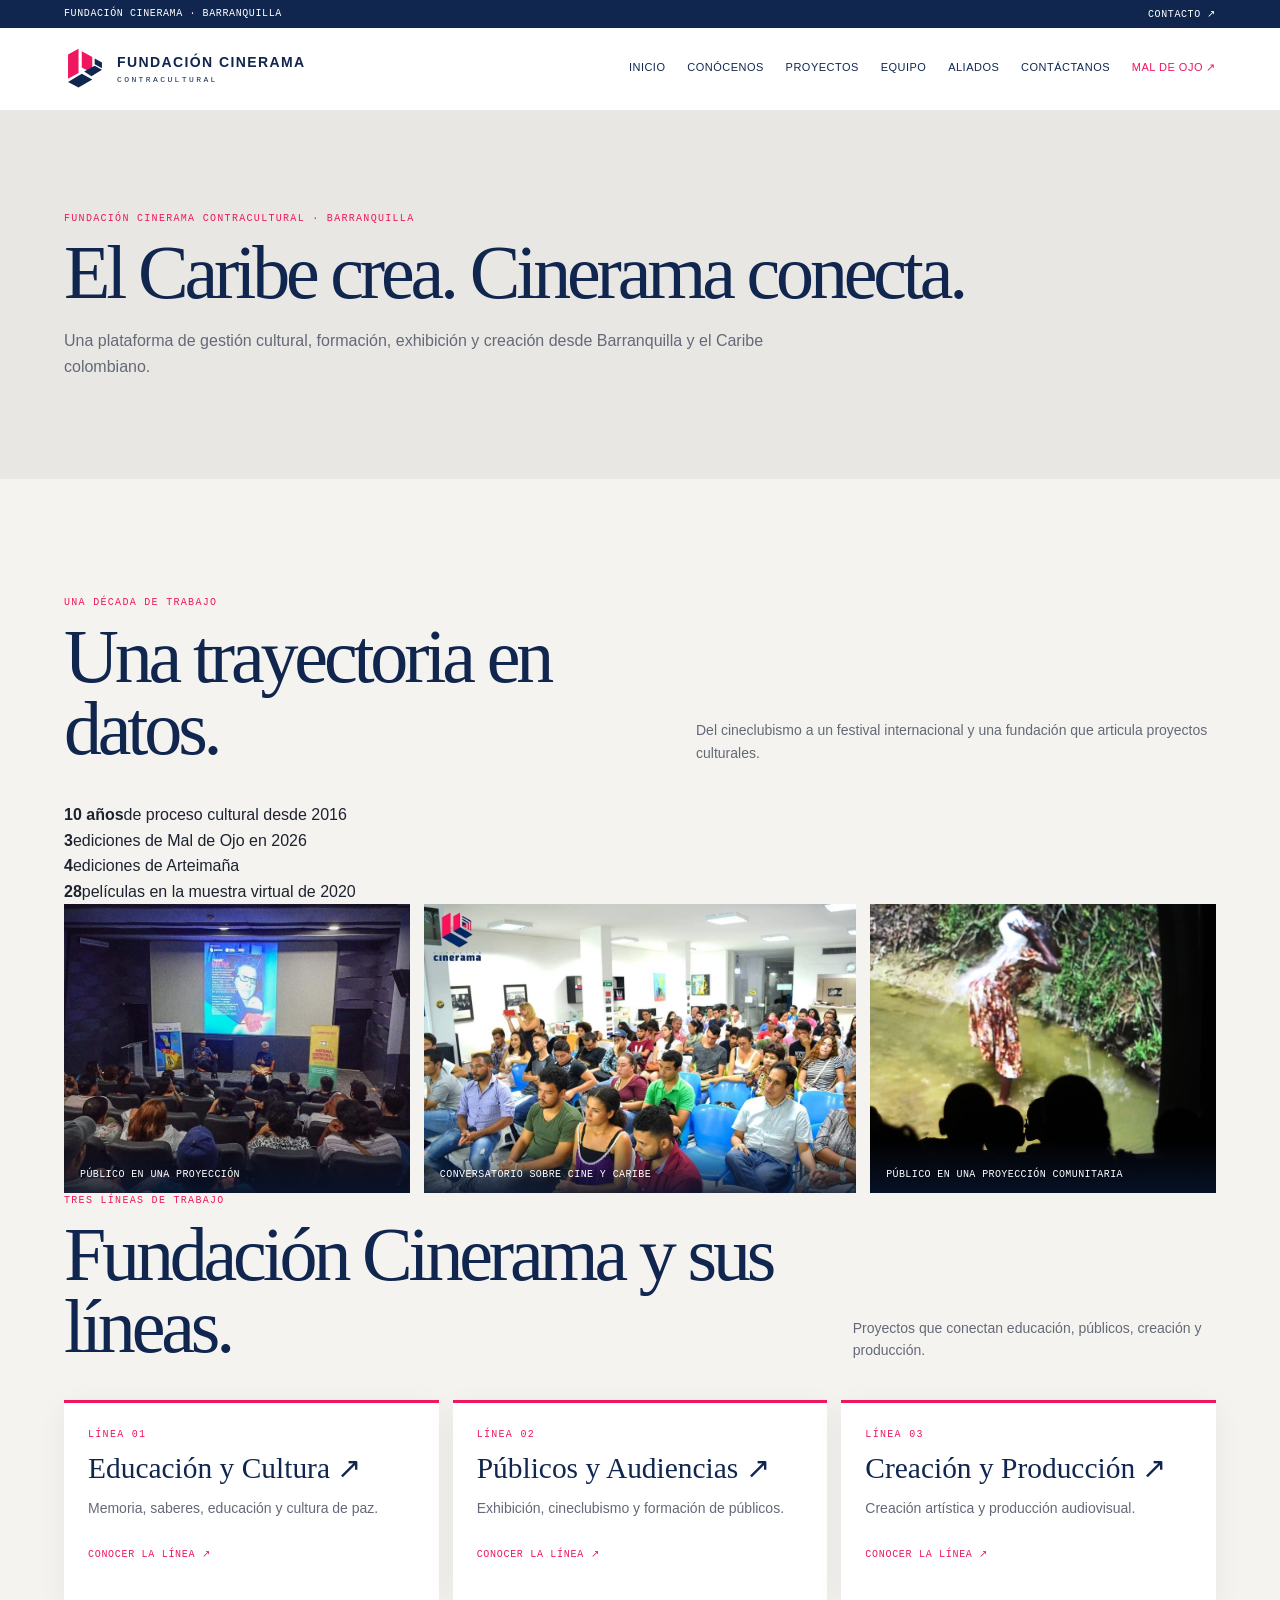
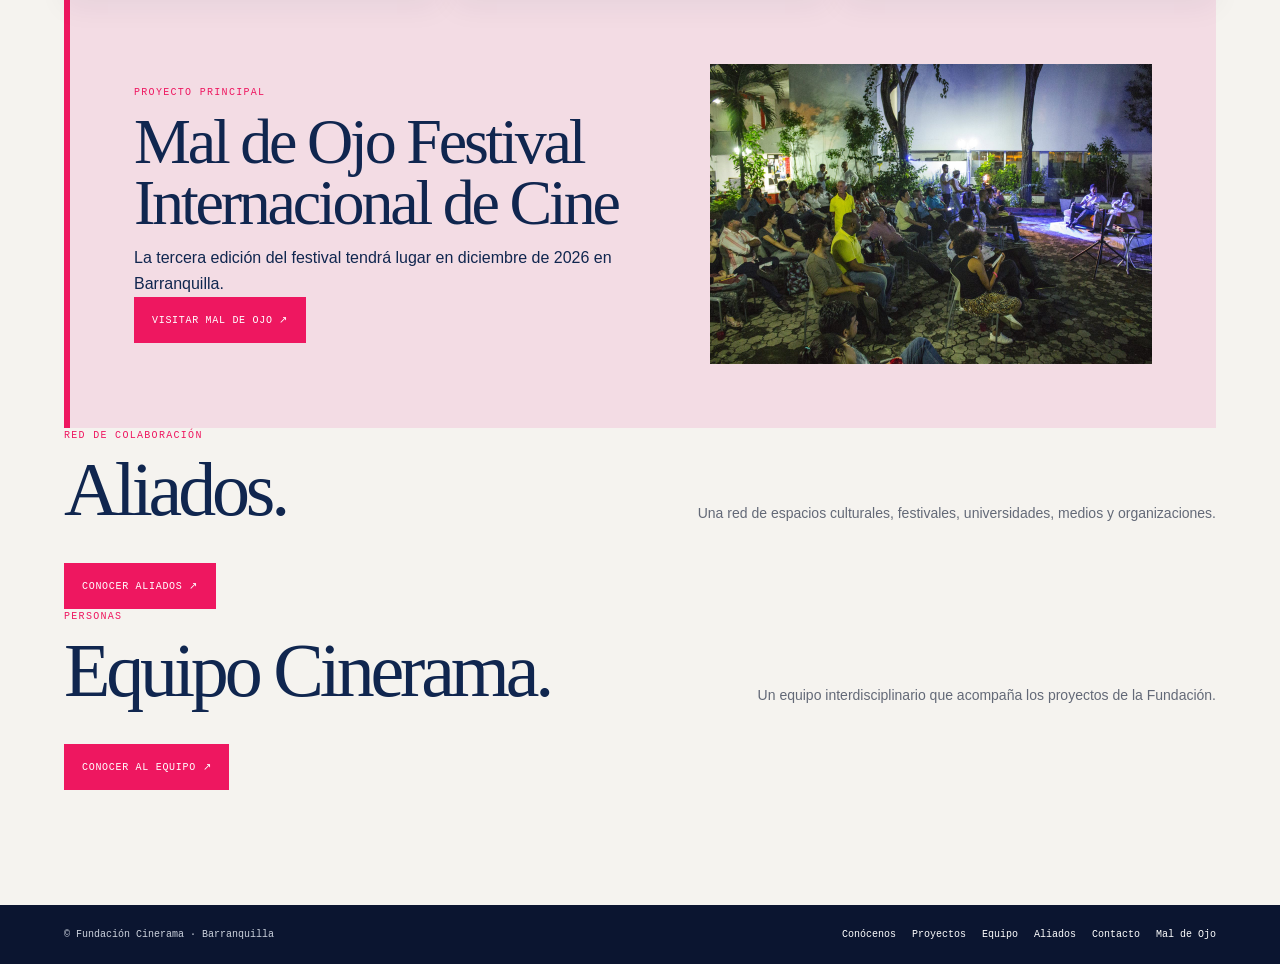
==== commit 98546764: "Restore Cinerama homepage content and image gallery" ====
--- a/cinerama/index.html
+++ b/cinerama/index.html
@@ -19,7 +19,7 @@
   <a class="skip" href="#contenido">Saltar al contenido</a>
 
   <div class="topline">
-    <span>Fundación Cinerama Contracultural · Barranquilla, Colombia</span>
+    <span>Fundación Cinerama · Barranquilla</span>
     <a href="contacto.html">Contacto ↗</a>
   </div>
 
@@ -44,169 +44,33 @@
         <a href="equipo.html">Equipo</a>
         <a href="aliados.html">Aliados</a>
         <a href="contacto.html">Contáctanos</a>
-        <a class="nav-festival" href="mal-de-ojo.html">Mal de Ojo ↗</a>
+        <a class="nav-festival" href="../index.html">Mal de Ojo ↗</a>
       </nav>
     </div>
   </header>
 
   <main id="contenido">
-    <section class="hero">
-      <img src="../media/proyeccion-uninorte.jpg" alt="Público reunido durante una proyección de cine">
-      <div class="wrap hero-inner">
-        <div class="eyebrow">Fundación Cinerama Contracultural</div>
-        <h1>El Caribe crea.<em>Cinerama conecta.</em></h1>
-        <p>Un proceso cultural iniciado en 2016. La Fundación Cinerama Contracultural fue creada en 2023 y desarrolla proyectos de cine, formación y gestión cultural.</p>
-        <div class="hero-actions">
-          <a class="button" href="mal-de-ojo.html">Proyecto principal: Mal de Ojo ↗</a>
-          <a class="button button-outline" href="proyectos.html">Explorar proyectos</a>
-        </div>
-      </div>
-    </section>
-
-    <section class="section">
-      <div class="wrap intro-grid">
-        <div>
-          <div class="eyebrow">Cinerama</div>
-          <p class="intro-lead">Una fundación cultural con trabajo continuo desde 2016.</p>
-        </div>
-        <div class="intro-copy">
-          <p>El proceso que dio origen a Cinerama comenzó en 2016. En 2023 se creó la Fundación Cinerama Contracultural para organizar y desarrollar sus proyectos.</p>
-          <a class="card-link" href="conocenos.html">Conoce la fundación ↗</a>
-        </div>
-      </div>
-    </section>
-
-    <section class="section" aria-labelledby="cifras-title">
-      <div class="wrap">
-        <div class="section-head">
-          <div>
-            <div class="eyebrow">Cinerama en cifras</div>
-            <h2 id="cifras-title">Una trayectoria en datos.</h2>
-          </div>
-          <p>Datos del proceso cultural y de sus proyectos.</p>
-        </div>
-        <div class="value-grid">
-          <article class="value-card">
-            <div class="eyebrow">Desde 2016</div>
-            <h3>10 años</h3>
-            <p>De trabajo cultural continuo.</p>
-          </article>
-          <article class="value-card">
-            <div class="eyebrow">Mal de Ojo</div>
-            <h3>3 ediciones</h3>
-            <p>Primera edición en 2024; segunda en 2025; tercera en diciembre de 2026.</p>
-          </article>
-          <article class="value-card">
-            <div class="eyebrow">Formación</div>
-            <h3>4 ediciones</h3>
-            <p>Arteimaña: 2017, 2021, 2024 y 2025.</p>
-          </article>
-          <article class="value-card">
-            <div class="eyebrow">Muestra virtual · 2020</div>
-            <h3>28 películas</h3>
-            <p>Obras reunidas en la muestra virtual.</p>
-          </article>
-          <article class="value-card">
-            <div class="eyebrow">Red de trabajo</div>
-            <h3>16 aliados</h3>
-            <p>Organizaciones y espacios aliados.</p>
-          </article>
-        </div>
-      </div>
-    </section>
-
-    <section class="section dark-section" aria-labelledby="lineas-title">
-      <div class="wrap">
-        <div class="section-head">
-          <div>
-            <div class="eyebrow" style="color:#ff9abb">Estructura de trabajo</div>
-            <h2 id="lineas-title">Fundación Cinerama y sus líneas.</h2>
-          </div>
-          <p>La Fundación organiza su trabajo en tres líneas. Desde ellas desarrolla y articula sus proyectos.</p>
-        </div>
-
-        <div class="line-grid">
-          <article class="line-card">
-            <span class="eyebrow">Línea 01</span>
-            <h2><a class="title-link" href="linea-educacion-cultura.html">Educación y Cultura ↗</a></h2>
-            <p>Procesos de formación y actividades culturales.</p>
-            <a class="card-link" href="linea-educacion-cultura.html">Conocer la línea ↗</a>
-          </article>
-          <article class="line-card">
-            <span class="eyebrow">Línea 02</span>
-            <h2><a class="title-link" href="linea-publicos-audiencias.html">Públicos y Audiencias ↗</a></h2>
-            <p>Exhibición, circulación cinematográfica y formación de públicos.</p>
-            <a class="card-link" href="linea-publicos-audiencias.html">Conocer la línea ↗</a>
-          </article>
-          <article class="line-card">
-            <span class="eyebrow">Línea 03</span>
-            <h2><a class="title-link" href="linea-creacion-produccion.html">Creación y Producción ↗</a></h2>
-            <p>Procesos de creación y producción audiovisual.</p>
-            <a class="card-link" href="linea-creacion-produccion.html">Conocer la línea ↗</a>
-          </article>
-        </div>
-
-        <div class="action-row">
-          <a class="button" href="proyectos.html">Ver proyectos de Cinerama ↗</a>
-        </div>
-      </div>
-    </section>
-
-    <section class="section featured-project-section">
-      <div class="wrap">
-        <article class="featured-project">
-          <div class="featured-copy">
-            <div class="eyebrow">Proyecto principal · Públicos y Audiencias</div>
-            <h2><a class="title-link" href="mal-de-ojo.html">Mal de Ojo Festival Internacional de Cine ↗</a></h2>
-            <p>El proceso comenzó en 2016. En 2024 se realizó la primera edición del festival; en 2025, la segunda. La tercera edición tendrá lugar en diciembre de 2026 en Barranquilla.</p>
-            <div class="featured-actions">
-              <a class="button" href="mal-de-ojo.html">Visitar el festival ↗</a>
-              <a class="card-link" href="trayectoria.html">Ver trayectoria de Cinerama ↗</a>
-            </div>
-          </div>
-          <figure class="featured-image">
-            <img src="../media/publico-en-sala.jpg" alt="Público reunido en una sala de cine">
-          </figure>
-        </article>
-      </div>
-    </section>
-
-    <section class="section">
-      <div class="wrap intro-grid">
-        <div>
-          <div class="eyebrow">Aliados</div>
-          <h2 style="font:clamp(36px,5vw,64px)/.98 var(--serif);font-weight:400;color:var(--navy);margin:12px 0">16 aliados.</h2>
-        </div>
-        <div>
-          <p>La red de aliados de Cinerama reúne organizaciones, instituciones, espacios culturales, medios y proyectos audiovisuales.</p>
-          <a class="button" href="aliados.html">Ver aliados ↗</a>
-        </div>
-      </div>
-    </section>
-
-    <section class="section" style="background:#e9e7e3">
-      <div class="wrap intro-grid">
-        <div>
-          <div class="eyebrow">Equipo</div>
-          <h2 style="font:clamp(36px,5vw,64px)/.98 var(--serif);font-weight:400;color:var(--navy);margin:12px 0">Equipo Cinerama.</h2>
-        </div>
-        <div>
-          <p>Conoce a las personas que integran el equipo de la Fundación.</p>
-          <a class="button" href="equipo.html">Conocer al equipo ↗</a>
-        </div>
-      </div>
-    </section>
-  </main>
+<section class="page-hero"><div class="wrap"><div class="eyebrow">Fundación Cinerama Contracultural · Barranquilla</div><h1>El Caribe crea. Cinerama conecta.</h1><p>Una plataforma de gestión cultural, formación, exhibición y creación desde Barranquilla y el Caribe colombiano.</p></div></section>
+<section class="section"><div class="wrap"><div class="section-head"><div><div class="eyebrow">Una década de trabajo</div><h2>Una trayectoria en datos.</h2></div><p>Del cineclubismo a un festival internacional y una fundación que articula proyectos culturales.</p></div><div class="stats-grid"><article><strong>10 años</strong><span>de proceso cultural desde 2016</span></article><article><strong>3</strong><span>ediciones de Mal de Ojo en 2026</span></article><article><strong>4</strong><span>ediciones de Arteimaña</span></article><article><strong>28</strong><span>películas en la muestra virtual de 2020</span></article></div>
+<div class="photo-strip cinerama-home-photos"><figure><img src="../media/proyeccion-cinemateca.jpg" alt="Público en una proyección"><figcaption>Público en una proyección</figcaption></figure><figure><img src="../media/conversatorio-pensar-el-caribe.jpg" alt="Conversatorio sobre cine y Caribe"><figcaption>Conversatorio sobre cine y Caribe</figcaption></figure><figure><img src="../media/proyeccion-comunitaria.jpg" alt="Público en una proyección comunitaria"><figcaption>Público en una proyección comunitaria</figcaption></figure></div>
+<div class="section-head"><div><div class="eyebrow">Tres líneas de trabajo</div><h2>Fundación Cinerama y sus líneas.</h2></div><p>Proyectos que conectan educación, públicos, creación y producción.</p></div><div class="line-grid">
+<article class="line-card"><span class="eyebrow">Línea 01</span><h2><a href="linea-educacion-cultura.html">Educación y Cultura ↗</a></h2><p>Memoria, saberes, educación y cultura de paz.</p><a class="card-link" href="linea-educacion-cultura.html">Conocer la línea ↗</a></article>
+<article class="line-card"><span class="eyebrow">Línea 02</span><h2><a href="linea-publicos-audiencias.html">Públicos y Audiencias ↗</a></h2><p>Exhibición, cineclubismo y formación de públicos.</p><a class="card-link" href="linea-publicos-audiencias.html">Conocer la línea ↗</a></article>
+<article class="line-card"><span class="eyebrow">Línea 03</span><h2><a href="linea-creacion-produccion.html">Creación y Producción ↗</a></h2><p>Creación artística y producción audiovisual.</p><a class="card-link" href="linea-creacion-produccion.html">Conocer la línea ↗</a></article></div>
+<article class="featured-project"><div class="featured-copy"><div class="eyebrow">Proyecto principal</div><h2>Mal de Ojo Festival Internacional de Cine</h2><p>La tercera edición del festival tendrá lugar en diciembre de 2026 en Barranquilla.</p><a class="button" href="../index.html">Visitar Mal de Ojo ↗</a></div><figure class="featured-image"><img src="../media/encuentro-cine-al-aire-libre.jpg" alt="Actividad cinematográfica al aire libre"></figure></article>
+<div class="section-head"><div><div class="eyebrow">Red de colaboración</div><h2>Aliados.</h2></div><p>Una red de espacios culturales, festivales, universidades, medios y organizaciones.</p></div><a class="button" href="aliados.html">Conocer aliados ↗</a>
+<div class="section-head"><div><div class="eyebrow">Personas</div><h2>Equipo Cinerama.</h2></div><p>Un equipo interdisciplinario que acompaña los proyectos de la Fundación.</p></div><a class="button" href="equipo.html">Conocer al equipo ↗</a>
+</div></section></main>
 
   <footer class="foot">
-    <span>© Fundación Cinerama Contracultural · Barranquilla, Colombia</span>
+    <span>© Fundación Cinerama · Barranquilla</span>
     <nav class="foot-links" aria-label="Navegación de pie">
       <a href="conocenos.html">Conócenos</a>
       <a href="proyectos.html">Proyectos</a>
       <a href="equipo.html">Equipo</a>
       <a href="aliados.html">Aliados</a>
       <a href="contacto.html">Contacto</a>
-      <a href="mal-de-ojo.html">Mal de Ojo</a>
+      <a href="../index.html">Mal de Ojo</a>
     </nav>
   </footer>
 
--- a/cinerama/site.css
+++ b/cinerama/site.css
@@ -17,3 +17,27 @@
 
 .project-card-primary{border:2px solid var(--pink)}.project-card-primary>.eyebrow{color:#ff91b0}.project-catalog h3 a{display:inline-block;transition:transform .18s ease,color .18s ease}.project-catalog h3 a:hover,.project-catalog h3 a:focus-visible{transform:translateX(3px)}.project-image-link:focus-visible{outline:3px solid var(--pink);outline-offset:3px}
 
+
+
+/* Ajustes de legibilidad y componentes incorporados */
+.logo-grid{grid-template-columns:repeat(4,minmax(0,1fr))}
+.logo-card{display:flex;flex-direction:column;align-items:center;justify-content:flex-start;gap:14px;text-align:center;min-height:170px;padding:22px}
+.logo-card strong{font:13px/1.35 var(--sans);font-weight:600;color:var(--navy)}
+.logo-placeholder{width:100%;height:74px;border:1px dashed #b9bdc7;background:#f7f6f3;display:grid;place-items:center;color:#9297a3;font:11px var(--mono);letter-spacing:.12em}
+.team-profile{max-width:850px;padding:clamp(28px,5vw,54px);border-left:4px solid var(--pink);background:#fff}
+.team-profile h2{font:clamp(30px,4vw,48px)/1.05 var(--serif);font-weight:400;color:var(--navy);margin:12px 0}
+.team-profile p{font-size:17px;max-width:640px;color:#454b57}
+.stage-grid{margin-bottom:44px}
+@media(max-width:830px){.logo-grid{grid-template-columns:repeat(2,minmax(0,1fr))}}
+@media(max-width:560px){
+ .logo-grid{grid-template-columns:1fr 1fr}
+ .eyebrow,.team-role,.source-note,.history-catalog span,.partner-card,.topline{font-size:14px!important;line-height:1.45}
+ .nav a{min-height:44px;display:flex;align-items:center}
+ .button{min-height:46px;font-size:12px}
+ .card-link{font-size:12px}
+ .section-head{align-items:flex-start;flex-direction:column}
+ .intro-grid,.contact-grid,.split-cards{grid-template-columns:1fr}
+ .featured-project{grid-template-columns:1fr}
+ .featured-image{grid-row:auto}
+ .team-profile p{font-size:16px}
+}
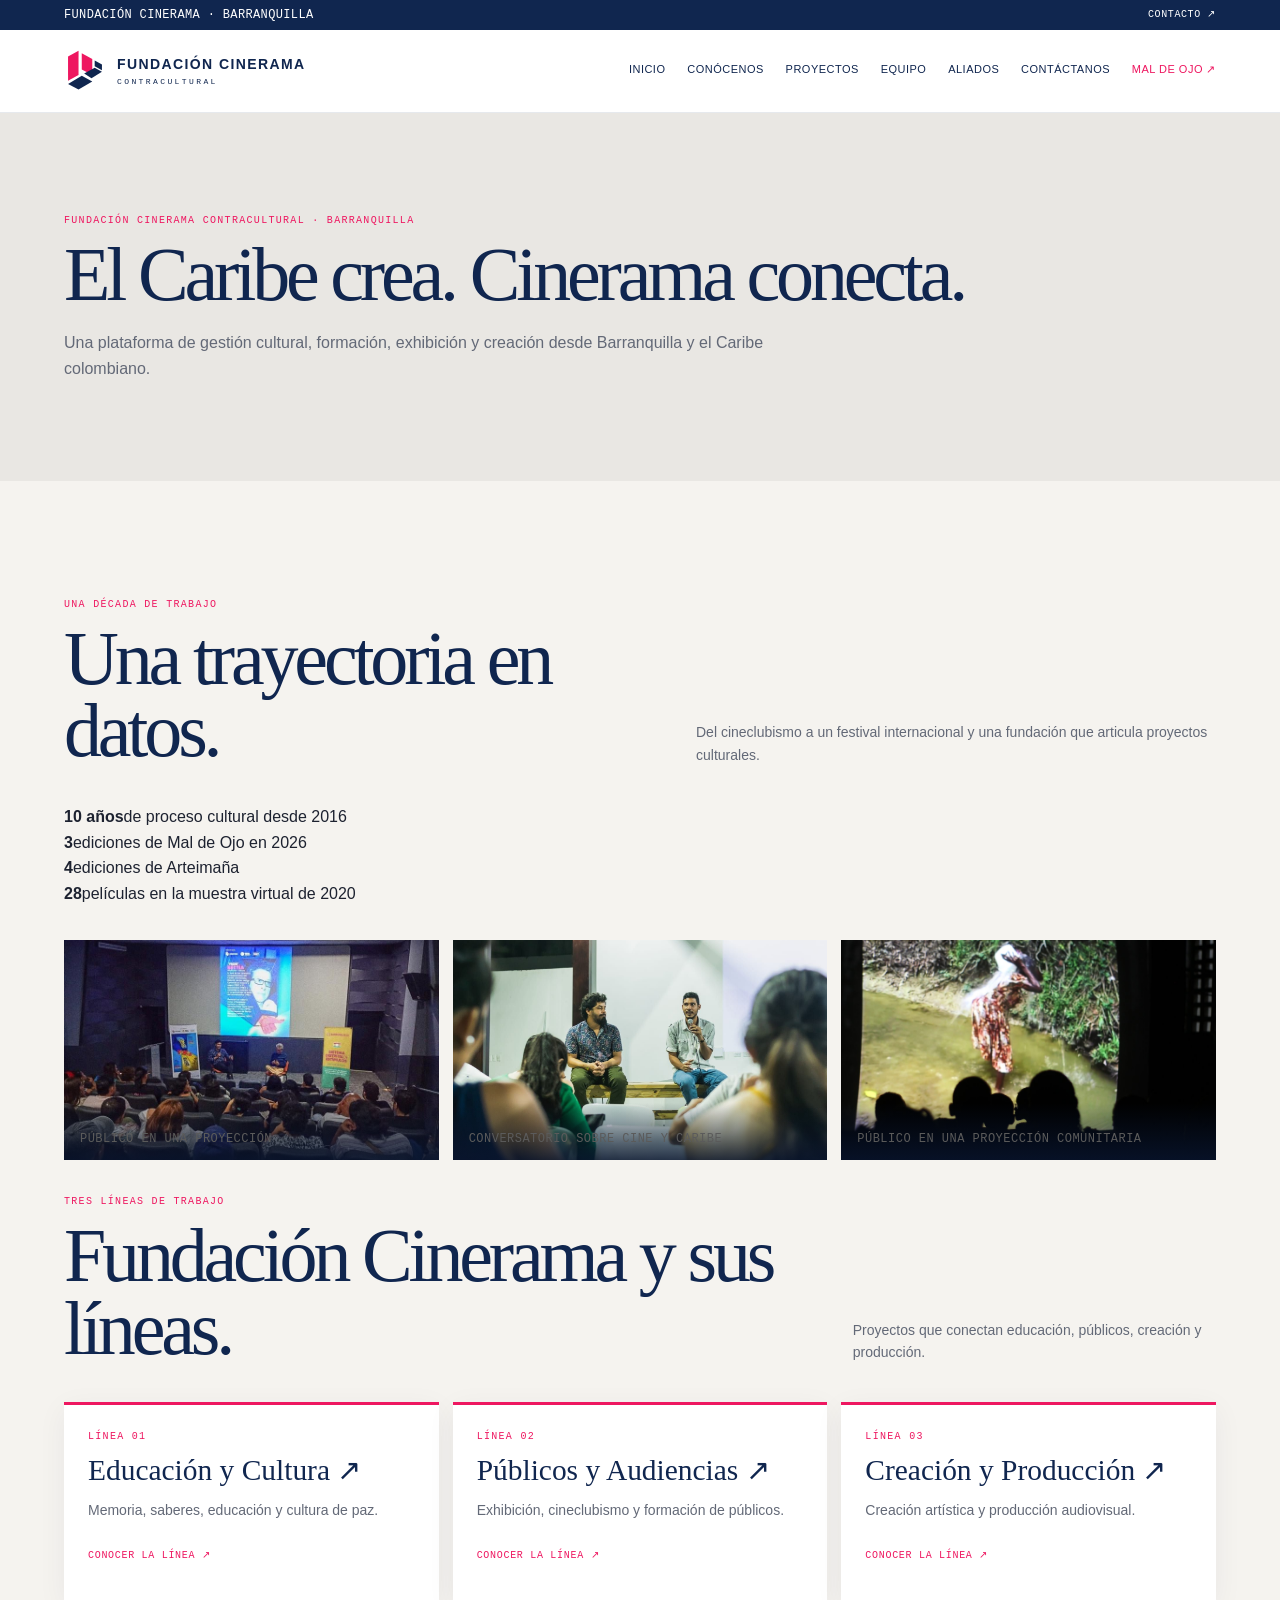
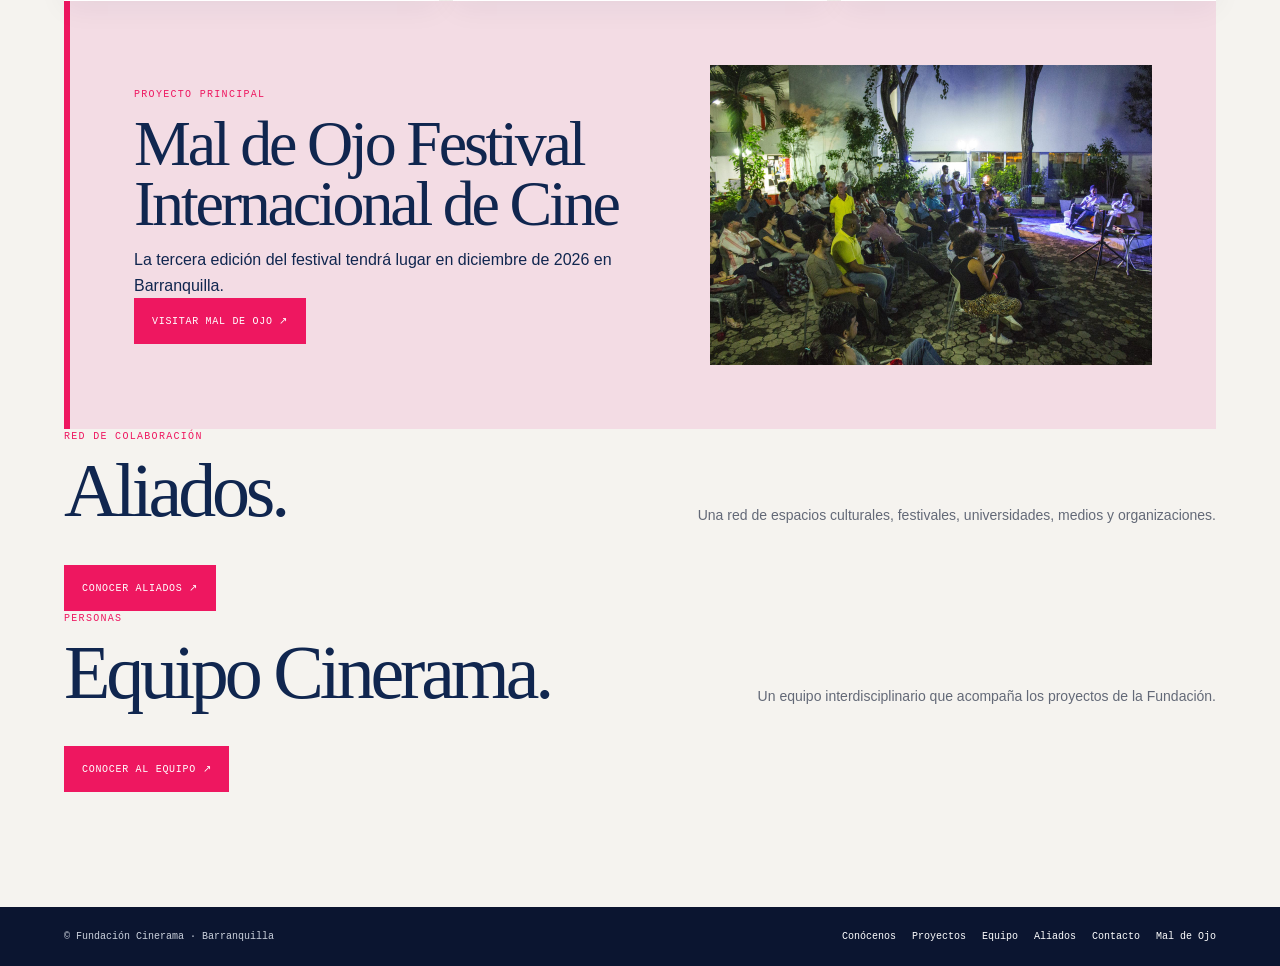
==== commit edfc3c8f: "Replace photographs with embedded corner logos by clean archive photographs" ====
--- a/cinerama/index.html
+++ b/cinerama/index.html
@@ -52,7 +52,7 @@
   <main id="contenido">
 <section class="page-hero"><div class="wrap"><div class="eyebrow">Fundación Cinerama Contracultural · Barranquilla</div><h1>El Caribe crea. Cinerama conecta.</h1><p>Una plataforma de gestión cultural, formación, exhibición y creación desde Barranquilla y el Caribe colombiano.</p></div></section>
 <section class="section"><div class="wrap"><div class="section-head"><div><div class="eyebrow">Una década de trabajo</div><h2>Una trayectoria en datos.</h2></div><p>Del cineclubismo a un festival internacional y una fundación que articula proyectos culturales.</p></div><div class="stats-grid"><article><strong>10 años</strong><span>de proceso cultural desde 2016</span></article><article><strong>3</strong><span>ediciones de Mal de Ojo en 2026</span></article><article><strong>4</strong><span>ediciones de Arteimaña</span></article><article><strong>28</strong><span>películas en la muestra virtual de 2020</span></article></div>
-<div class="photo-strip cinerama-home-photos"><figure><img src="../media/proyeccion-cinemateca.jpg" alt="Público en una proyección"><figcaption>Público en una proyección</figcaption></figure><figure><img src="../media/conversatorio-pensar-el-caribe.jpg" alt="Conversatorio sobre cine y Caribe"><figcaption>Conversatorio sobre cine y Caribe</figcaption></figure><figure><img src="../media/proyeccion-comunitaria.jpg" alt="Público en una proyección comunitaria"><figcaption>Público en una proyección comunitaria</figcaption></figure></div>
+<div class="photo-strip cinerama-home-photos"><figure><img src="../media/proyeccion-cinemateca.jpg" alt="Público en una proyección"><figcaption>Público en una proyección</figcaption></figure><figure><img src="../media/conversatorio-moi-busigo.jpg" alt="Registro de un conversatorio"><figcaption>Conversatorio sobre cine y Caribe</figcaption></figure><figure><img src="../media/proyeccion-comunitaria.jpg" alt="Público en una proyección comunitaria"><figcaption>Público en una proyección comunitaria</figcaption></figure></div>
 <div class="section-head"><div><div class="eyebrow">Tres líneas de trabajo</div><h2>Fundación Cinerama y sus líneas.</h2></div><p>Proyectos que conectan educación, públicos, creación y producción.</p></div><div class="line-grid">
 <article class="line-card"><span class="eyebrow">Línea 01</span><h2><a href="linea-educacion-cultura.html">Educación y Cultura ↗</a></h2><p>Memoria, saberes, educación y cultura de paz.</p><a class="card-link" href="linea-educacion-cultura.html">Conocer la línea ↗</a></article>
 <article class="line-card"><span class="eyebrow">Línea 02</span><h2><a href="linea-publicos-audiencias.html">Públicos y Audiencias ↗</a></h2><p>Exhibición, cineclubismo y formación de públicos.</p><a class="card-link" href="linea-publicos-audiencias.html">Conocer la línea ↗</a></article>
--- a/cinerama/site.css
+++ b/cinerama/site.css
@@ -40,4 +40,13 @@
  .featured-project{grid-template-columns:1fr}
  .featured-image{grid-row:auto}
  .team-profile p{font-size:16px}
-}+}
+/* Recuperación editorial y ajustes responsive */
+body{font-size:16px;overflow-x:hidden}html{overflow-x:clip;scroll-padding-top:88px}img{max-width:100%}
+.topline{white-space:nowrap;overflow:hidden;text-overflow:ellipsis}.topline span{font-size:12px;letter-spacing:.03em}
+.team-grid{display:grid;grid-template-columns:repeat(2,minmax(0,1fr));gap:18px}.team-card{min-width:0;padding:26px;background:#fff;border:1px solid rgba(16,38,79,.13);border-radius:2px}.team-card-featured{grid-column:span 2;background:#f2f0eb;border-left:4px solid var(--pink)}.team-initials{width:76px;height:76px;display:grid;place-items:center;border-radius:50%;background:var(--navy);color:#fff;font:italic 30px/1 var(--serif);margin-bottom:22px;position:relative}.team-initials:after{content:"";position:absolute;inset:7px;border:1px solid rgba(255,255,255,.35);border-radius:50%}.team-role{display:block;font:12px/1.4 var(--mono);letter-spacing:.06em;text-transform:uppercase;color:var(--pink);margin-bottom:10px}.team-card h2{font:clamp(25px,3vw,34px)/1.06 var(--serif);font-weight:400;color:var(--navy);margin:0 0 12px;overflow-wrap:anywhere}.team-card p{font:16px/1.6 var(--sans);color:#333;margin:0 0 12px}.team-card .source-link{font-size:13px}
+.partner-grid.logo-grid{display:grid;grid-template-columns:repeat(2,minmax(0,1fr));gap:10px}.partner-name-card{min-height:96px;padding:16px 18px;display:flex;align-items:center;justify-content:center;position:relative;background:rgba(255,255,255,.65);border:1px solid rgba(16,38,79,.13);text-align:center}.dark-section .partner-name-card{background:rgba(255,255,255,.06);border-color:rgba(255,255,255,.18)}.partner-name-card strong{font:15px/1.35 var(--serif);font-weight:400;color:var(--navy)}.dark-section .partner-name-card strong{color:#fff}.partner-logo{max-width:100%;max-height:52px;object-fit:contain;margin:0 auto 8px;display:block}
+.photo-strip{display:grid;grid-template-columns:repeat(3,minmax(0,1fr));gap:14px;margin:34px 0}.photo-strip figure{min-width:0;margin:0}.photo-strip img{display:block;width:100%;height:220px;object-fit:cover}.photo-strip figcaption{font:12px/1.4 var(--mono);color:#5b5b5b;margin-top:8px}
+.timeline.year-timeline{background:transparent}.timeline.year-timeline .year-card{display:grid;grid-template-columns:135px minmax(0,1fr);gap:24px;padding:26px 0;border-top:1px solid rgba(16,38,79,.18);align-items:start}.year-card .year-number{font:clamp(48px,6vw,72px)/.95 var(--serif);font-style:italic;color:var(--pink);letter-spacing:-.06em}.year-card .year-content h2{font:clamp(25px,3vw,38px)/1.08 var(--serif);font-weight:400;color:var(--navy);margin:0 0 10px;overflow-wrap:anywhere}.year-card .year-content p{font:16px/1.6 var(--sans);color:#333;margin:0;max-width:850px}
+@media(max-width:760px){.topline{justify-content:center}.topline a{display:none}.head-inner{gap:12px}.nav a{min-height:44px;display:flex;align-items:center}.menu-btn{min-height:44px}.section-head{align-items:flex-start;flex-direction:column}.team-grid{grid-template-columns:1fr}.team-card-featured{grid-column:auto}.photo-strip{grid-template-columns:repeat(2,minmax(0,1fr))}.photo-strip img{height:min(60vh,220px)}.timeline.year-timeline .year-card{grid-template-columns:1fr;gap:10px}.year-card .year-number{font-size:54px}.year-card .year-content h2{font-size:clamp(24px,7vw,32px)}.history-stage{grid-template-columns:1fr;gap:16px}.history-stage img{height:min(60vh,260px)}.line-grid,.project-catalog{grid-template-columns:1fr}.featured-project{grid-template-columns:1fr}.featured-image{grid-row:auto}.contact-grid,.intro-grid,.split-cards{grid-template-columns:1fr}}
+@media(max-width:420px){.wrap{padding-inline:18px}.topline{font-size:12px;padding:7px 12px}.page-hero h1{font-size:clamp(36px,10vw,48px);overflow-wrap:anywhere}.section-head h2{font-size:clamp(34px,10vw,48px);overflow-wrap:anywhere}.team-card{padding:20px}.partner-grid.logo-grid{gap:8px}.partner-name-card{padding:12px;min-height:88px}.partner-name-card strong{font-size:14px}.photo-strip{gap:10px}.photo-strip img{height:180px}.foot,.foot-links{font-size:14px}.foot-links a{min-height:44px;display:inline-flex;align-items:center}.button,.card-link{min-height:44px;display:inline-flex;align-items:center}.project-detail h2{font-size:clamp(25px,7vw,34px);overflow-wrap:anywhere}}
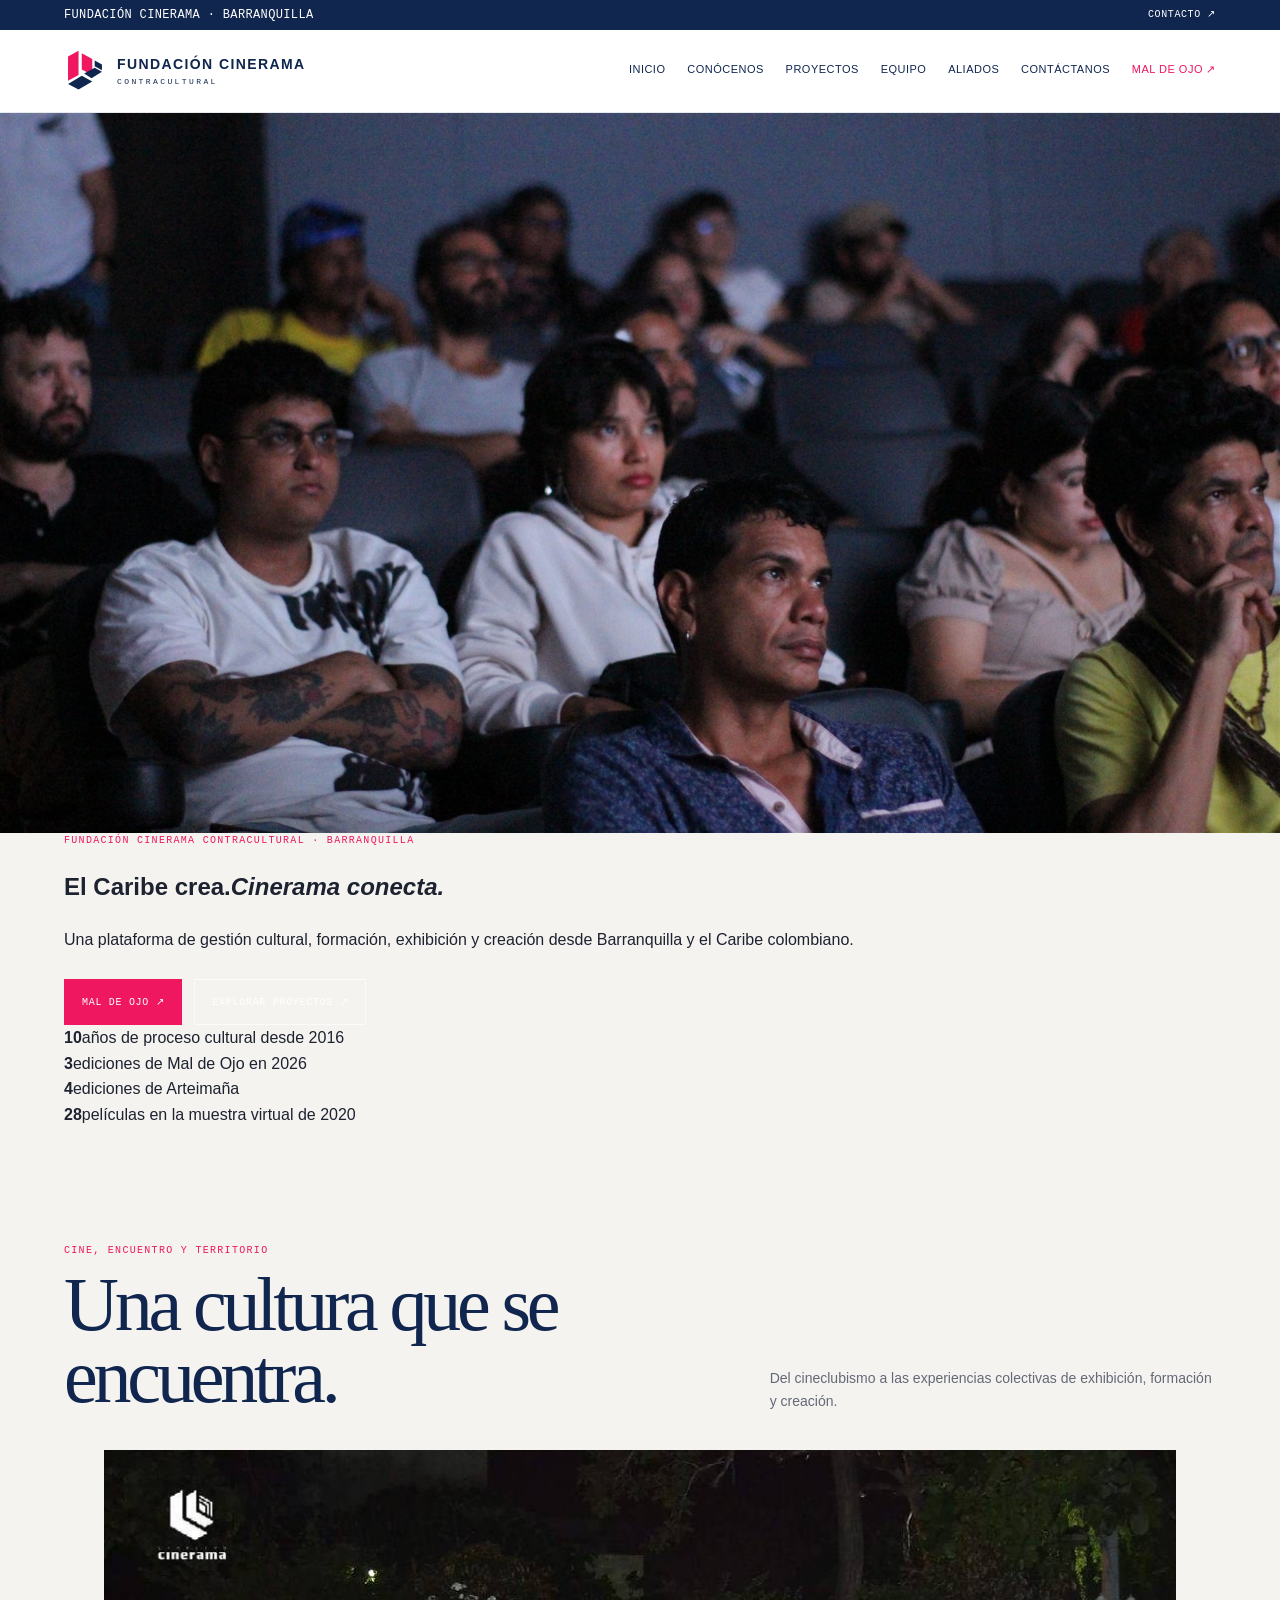
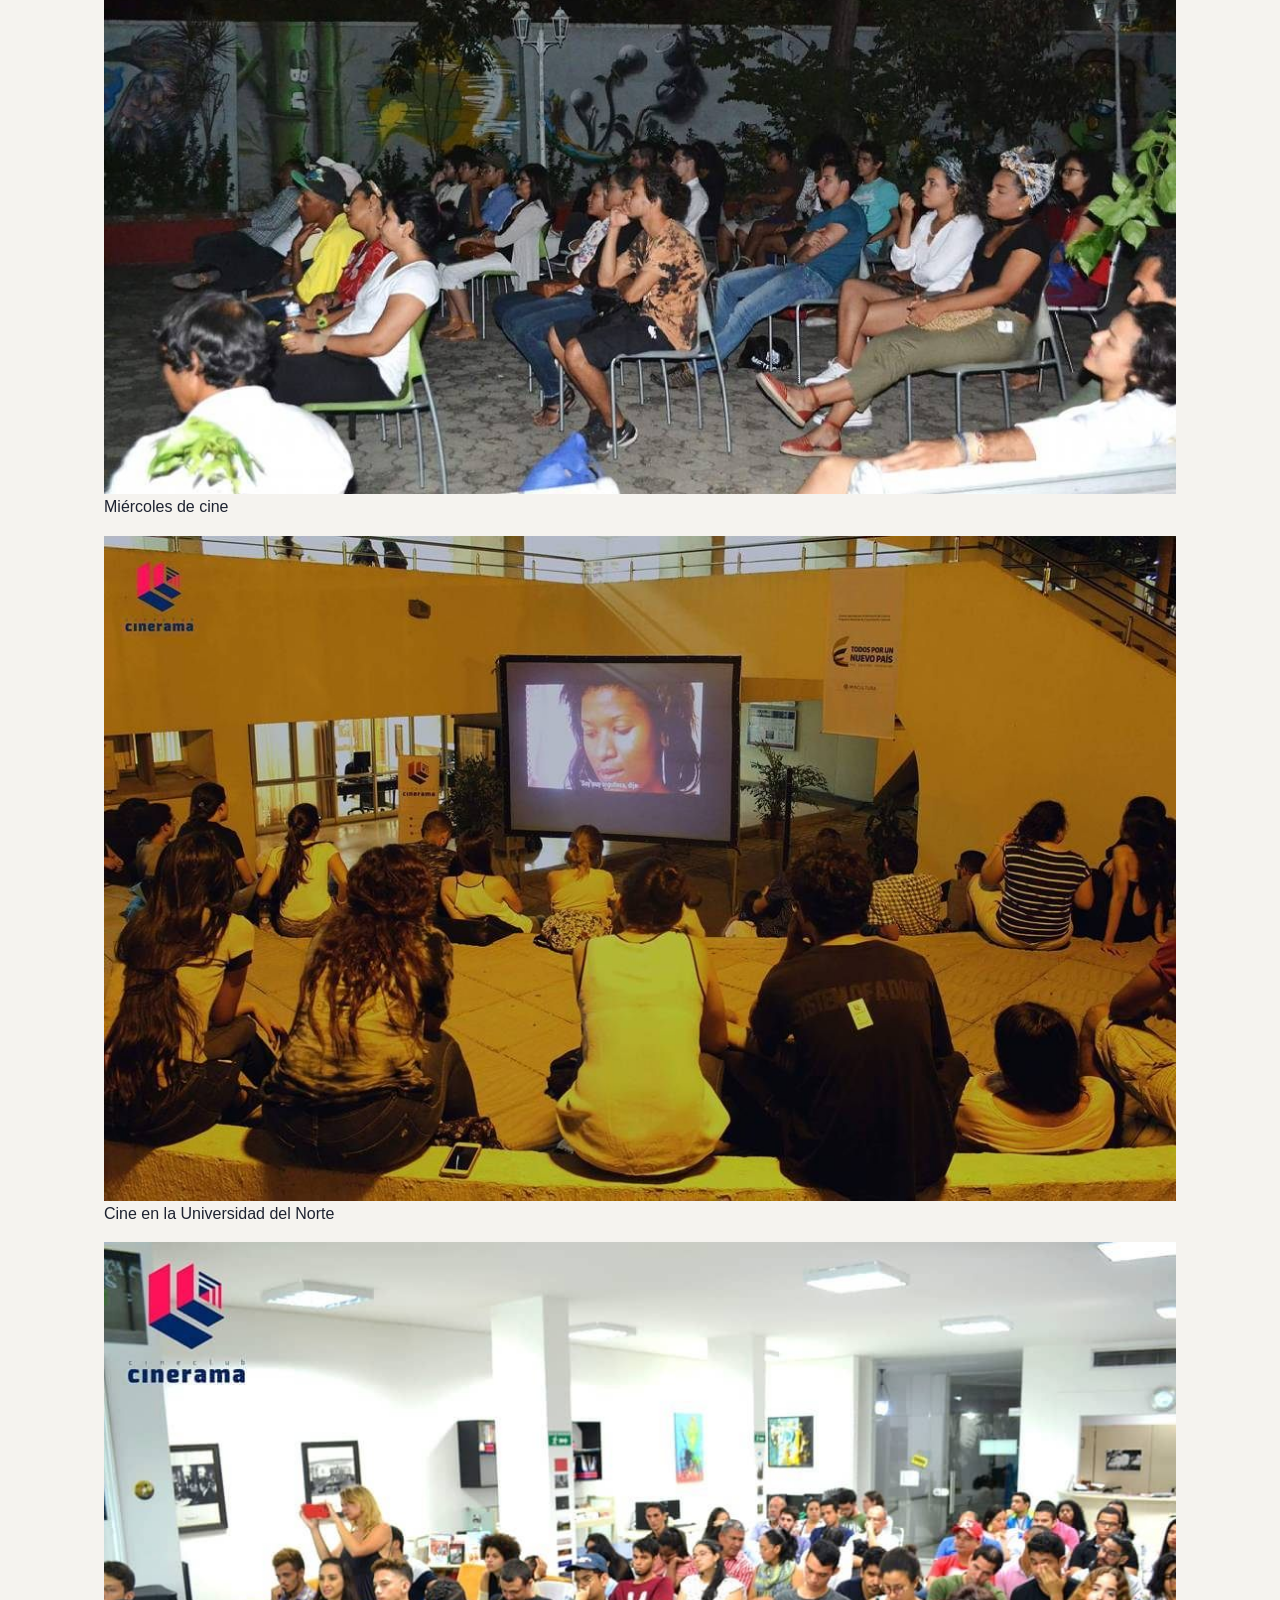
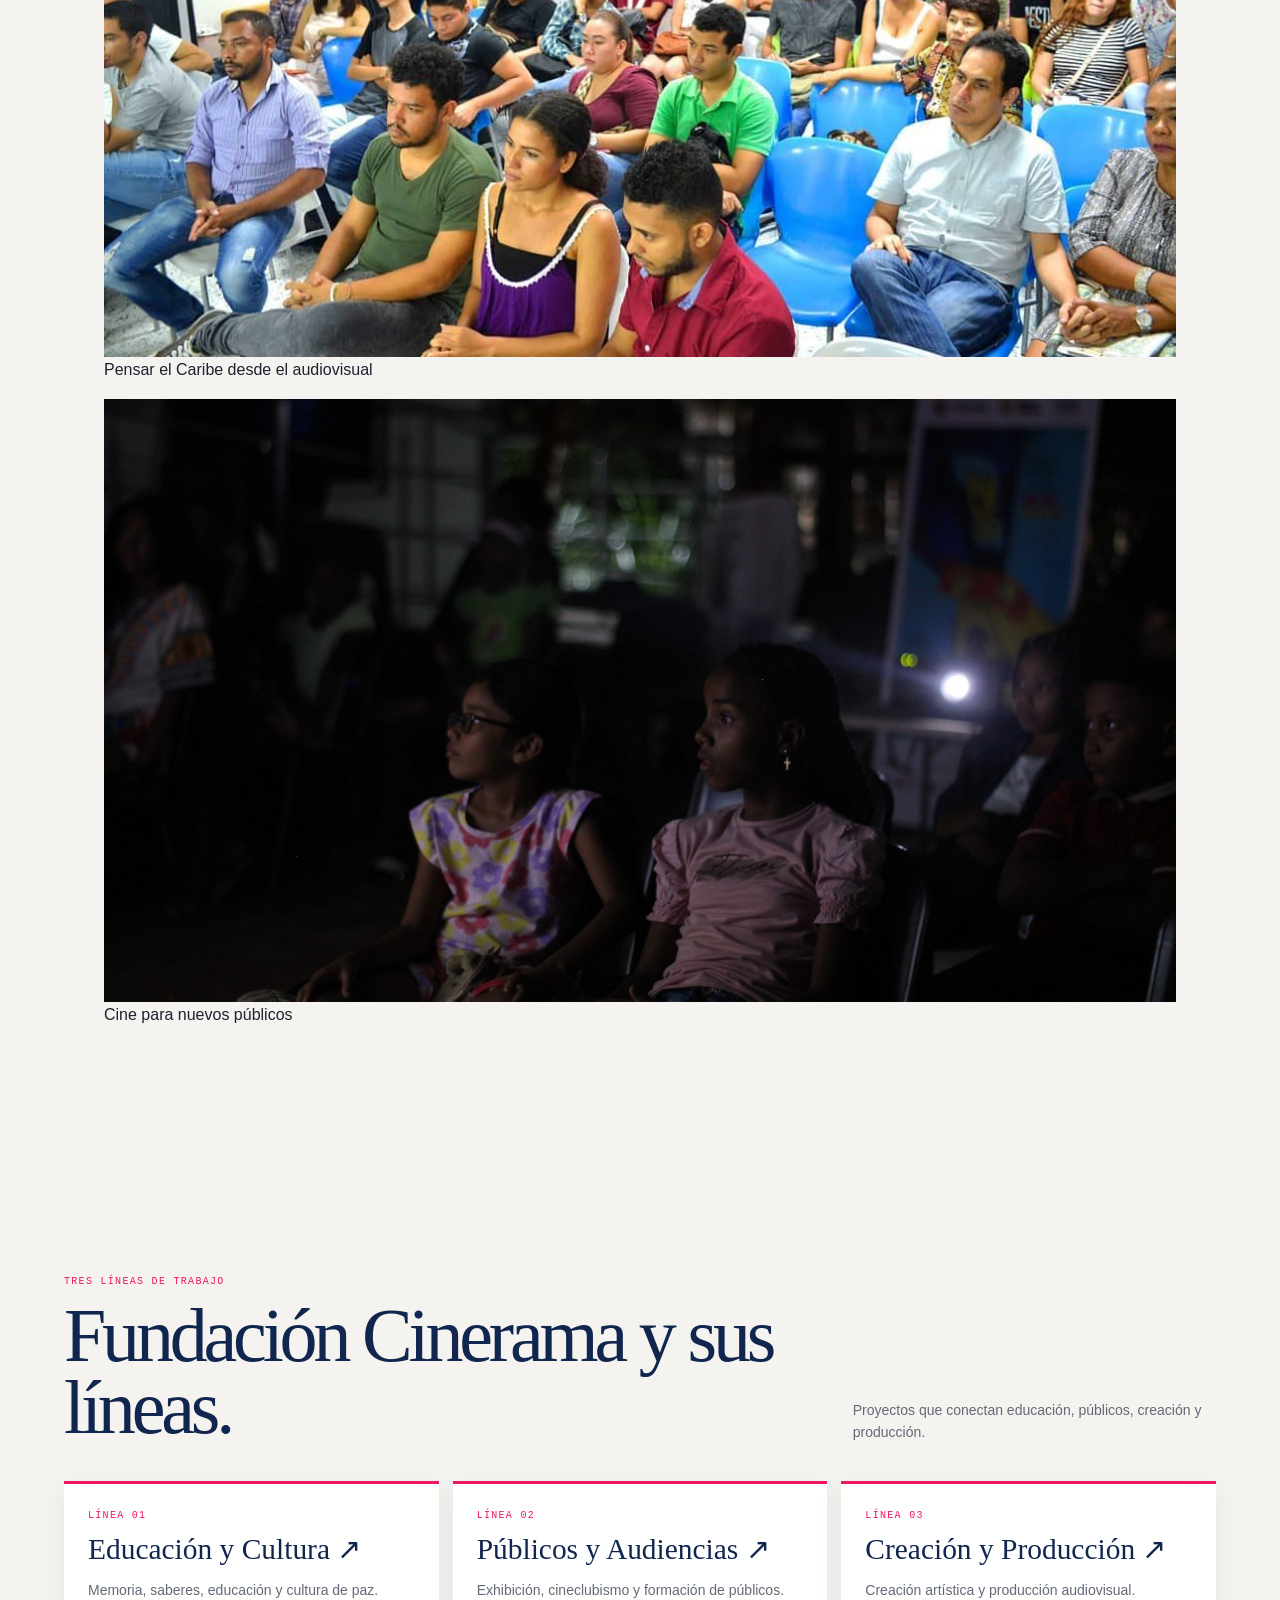
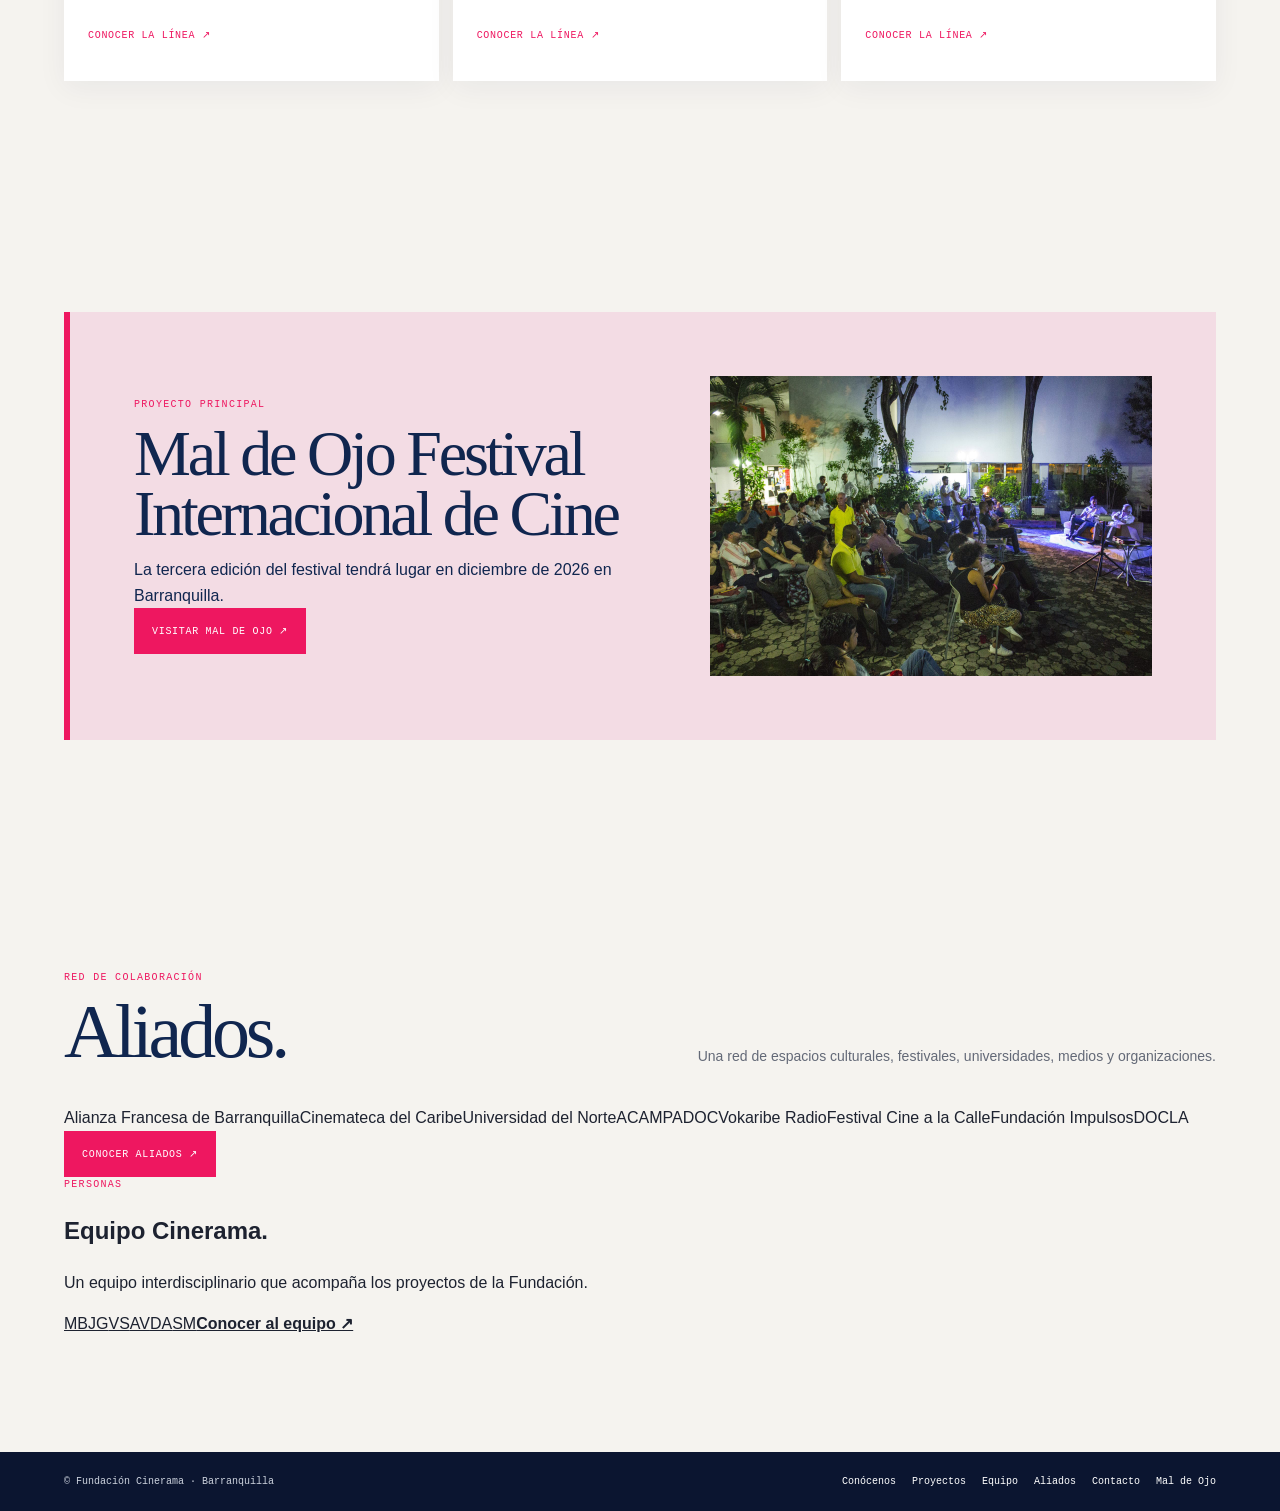
==== commit a13c886c: "Restore cinematic visual identity across Cinerama pages" ====
--- a/cinerama/index.html
+++ b/cinerama/index.html
@@ -50,17 +50,12 @@
   </header>
 
   <main id="contenido">
-<section class="page-hero"><div class="wrap"><div class="eyebrow">Fundación Cinerama Contracultural · Barranquilla</div><h1>El Caribe crea. Cinerama conecta.</h1><p>Una plataforma de gestión cultural, formación, exhibición y creación desde Barranquilla y el Caribe colombiano.</p></div></section>
-<section class="section"><div class="wrap"><div class="section-head"><div><div class="eyebrow">Una década de trabajo</div><h2>Una trayectoria en datos.</h2></div><p>Del cineclubismo a un festival internacional y una fundación que articula proyectos culturales.</p></div><div class="stats-grid"><article><strong>10 años</strong><span>de proceso cultural desde 2016</span></article><article><strong>3</strong><span>ediciones de Mal de Ojo en 2026</span></article><article><strong>4</strong><span>ediciones de Arteimaña</span></article><article><strong>28</strong><span>películas en la muestra virtual de 2020</span></article></div>
-<div class="photo-strip cinerama-home-photos"><figure><img src="../media/proyeccion-cinemateca.jpg" alt="Público en una proyección"><figcaption>Público en una proyección</figcaption></figure><figure><img src="../media/conversatorio-moi-busigo.jpg" alt="Registro de un conversatorio"><figcaption>Conversatorio sobre cine y Caribe</figcaption></figure><figure><img src="../media/proyeccion-comunitaria.jpg" alt="Público en una proyección comunitaria"><figcaption>Público en una proyección comunitaria</figcaption></figure></div>
-<div class="section-head"><div><div class="eyebrow">Tres líneas de trabajo</div><h2>Fundación Cinerama y sus líneas.</h2></div><p>Proyectos que conectan educación, públicos, creación y producción.</p></div><div class="line-grid">
-<article class="line-card"><span class="eyebrow">Línea 01</span><h2><a href="linea-educacion-cultura.html">Educación y Cultura ↗</a></h2><p>Memoria, saberes, educación y cultura de paz.</p><a class="card-link" href="linea-educacion-cultura.html">Conocer la línea ↗</a></article>
-<article class="line-card"><span class="eyebrow">Línea 02</span><h2><a href="linea-publicos-audiencias.html">Públicos y Audiencias ↗</a></h2><p>Exhibición, cineclubismo y formación de públicos.</p><a class="card-link" href="linea-publicos-audiencias.html">Conocer la línea ↗</a></article>
-<article class="line-card"><span class="eyebrow">Línea 03</span><h2><a href="linea-creacion-produccion.html">Creación y Producción ↗</a></h2><p>Creación artística y producción audiovisual.</p><a class="card-link" href="linea-creacion-produccion.html">Conocer la línea ↗</a></article></div>
-<article class="featured-project"><div class="featured-copy"><div class="eyebrow">Proyecto principal</div><h2>Mal de Ojo Festival Internacional de Cine</h2><p>La tercera edición del festival tendrá lugar en diciembre de 2026 en Barranquilla.</p><a class="button" href="../index.html">Visitar Mal de Ojo ↗</a></div><figure class="featured-image"><img src="../media/encuentro-cine-al-aire-libre.jpg" alt="Actividad cinematográfica al aire libre"></figure></article>
-<div class="section-head"><div><div class="eyebrow">Red de colaboración</div><h2>Aliados.</h2></div><p>Una red de espacios culturales, festivales, universidades, medios y organizaciones.</p></div><a class="button" href="aliados.html">Conocer aliados ↗</a>
-<div class="section-head"><div><div class="eyebrow">Personas</div><h2>Equipo Cinerama.</h2></div><p>Un equipo interdisciplinario que acompaña los proyectos de la Fundación.</p></div><a class="button" href="equipo.html">Conocer al equipo ↗</a>
-</div></section></main>
+<section class="home-cinema-hero"><img class="home-cinema-image" src="../media/publico-en-sala.jpg" alt="Espectadores reunidos en una sala de cine durante una proyección" loading="lazy"><div class="home-cinema-shade"></div><div class="wrap home-cinema-copy"><div class="eyebrow">Fundación Cinerama Contracultural · Barranquilla</div><h1><span>El Caribe crea.</span><em>Cinerama conecta.</em></h1><p>Una plataforma de gestión cultural, formación, exhibición y creación desde Barranquilla y el Caribe colombiano.</p><div class="hero-actions"><a class="button" href="../index.html">Mal de Ojo ↗</a><a class="button button-outline" href="proyectos.html">Explorar proyectos ↗</a></div></div></section>
+<section class="stats-band" aria-label="Cinerama en cifras"><div class="wrap stats-grid"><article><strong>10</strong><span>años de proceso cultural desde 2016</span></article><article><strong>3</strong><span>ediciones de Mal de Ojo en 2026</span></article><article><strong>4</strong><span>ediciones de Arteimaña</span></article><article><strong>28</strong><span>películas en la muestra virtual de 2020</span></article></div></section>
+<section class="section home-mosaic-section"><div class="wrap"><div class="section-head"><div><div class="eyebrow">Cine, encuentro y territorio</div><h2>Una cultura que se encuentra.</h2></div><p>Del cineclubismo a las experiencias colectivas de exhibición, formación y creación.</p></div><div class="home-photo-mosaic"><figure class="mosaic-main"><img src="../media/miercoles-de-cine.jpg" alt="Actividad de miércoles de cine con espectadores reunidos" loading="lazy"><figcaption>Miércoles de cine</figcaption></figure><figure><img src="../media/proyeccion-uninorte.jpg" alt="Proyección cinematográfica en la Universidad del Norte" loading="lazy"><figcaption>Cine en la Universidad del Norte</figcaption></figure><figure><img src="../media/conversatorio-pensar-el-caribe.jpg" alt="Conversatorio sobre el Caribe y el audiovisual" loading="lazy"><figcaption>Pensar el Caribe desde el audiovisual</figcaption></figure><figure><img src="../media/publico-infantil-proyeccion.jpg" alt="Niñas y niños participan en una proyección de cine" loading="lazy"><figcaption>Cine para nuevos públicos</figcaption></figure></div></div></section>
+<section class="section home-lines-section"><div class="wrap"><div class="section-head"><div><div class="eyebrow">Tres líneas de trabajo</div><h2>Fundación Cinerama y sus líneas.</h2></div><p>Proyectos que conectan educación, públicos, creación y producción.</p></div><div class="line-grid"><article class="line-card"><span class="eyebrow">Línea 01</span><h2><a href="linea-educacion-cultura.html">Educación y Cultura ↗</a></h2><p>Memoria, saberes, educación y cultura de paz.</p><a class="card-link" href="linea-educacion-cultura.html">Conocer la línea ↗</a></article><article class="line-card"><span class="eyebrow">Línea 02</span><h2><a href="linea-publicos-audiencias.html">Públicos y Audiencias ↗</a></h2><p>Exhibición, cineclubismo y formación de públicos.</p><a class="card-link" href="linea-publicos-audiencias.html">Conocer la línea ↗</a></article><article class="line-card"><span class="eyebrow">Línea 03</span><h2><a href="linea-creacion-produccion.html">Creación y Producción ↗</a></h2><p>Creación artística y producción audiovisual.</p><a class="card-link" href="linea-creacion-produccion.html">Conocer la línea ↗</a></article></div></div></section>
+<section class="section home-feature-section"><div class="wrap"><article class="featured-project"><div class="featured-copy"><div class="eyebrow">Proyecto principal</div><h2>Mal de Ojo Festival Internacional de Cine</h2><p>La tercera edición del festival tendrá lugar en diciembre de 2026 en Barranquilla.</p><a class="button" href="../index.html">Visitar Mal de Ojo ↗</a></div><figure class="featured-image"><img src="../media/encuentro-cine-al-aire-libre.jpg" alt="Encuentro de cine al aire libre con público reunido" loading="lazy"></figure></article></div></section>
+<section class="section home-network-section"><div class="wrap"><div class="section-head"><div><div class="eyebrow">Red de colaboración</div><h2>Aliados.</h2></div><p>Una red de espacios culturales, festivales, universidades, medios y organizaciones.</p></div><div class="home-ally-strip"><span>Alianza Francesa de Barranquilla</span><span>Cinemateca del Caribe</span><span>Universidad del Norte</span><span>ACAMPADOC</span><span>Vokaribe Radio</span><span>Festival Cine a la Calle</span><span>Fundación Impulsos</span><span>DOCLA</span></div><a class="button" href="aliados.html">Conocer aliados ↗</a><div class="home-team-head"><div><div class="eyebrow">Personas</div><h2>Equipo Cinerama.</h2></div><p>Un equipo interdisciplinario que acompaña los proyectos de la Fundación.</p></div><a class="home-team-strip" href="equipo.html" aria-label="Conocer al equipo Cinerama"><span>MB</span><span>JG</span><span>VS</span><span>AV</span><span>DA</span><span>SM</span><b>Conocer al equipo ↗</b></a></div></section></main>
 
   <footer class="foot">
     <span>© Fundación Cinerama · Barranquilla</span>
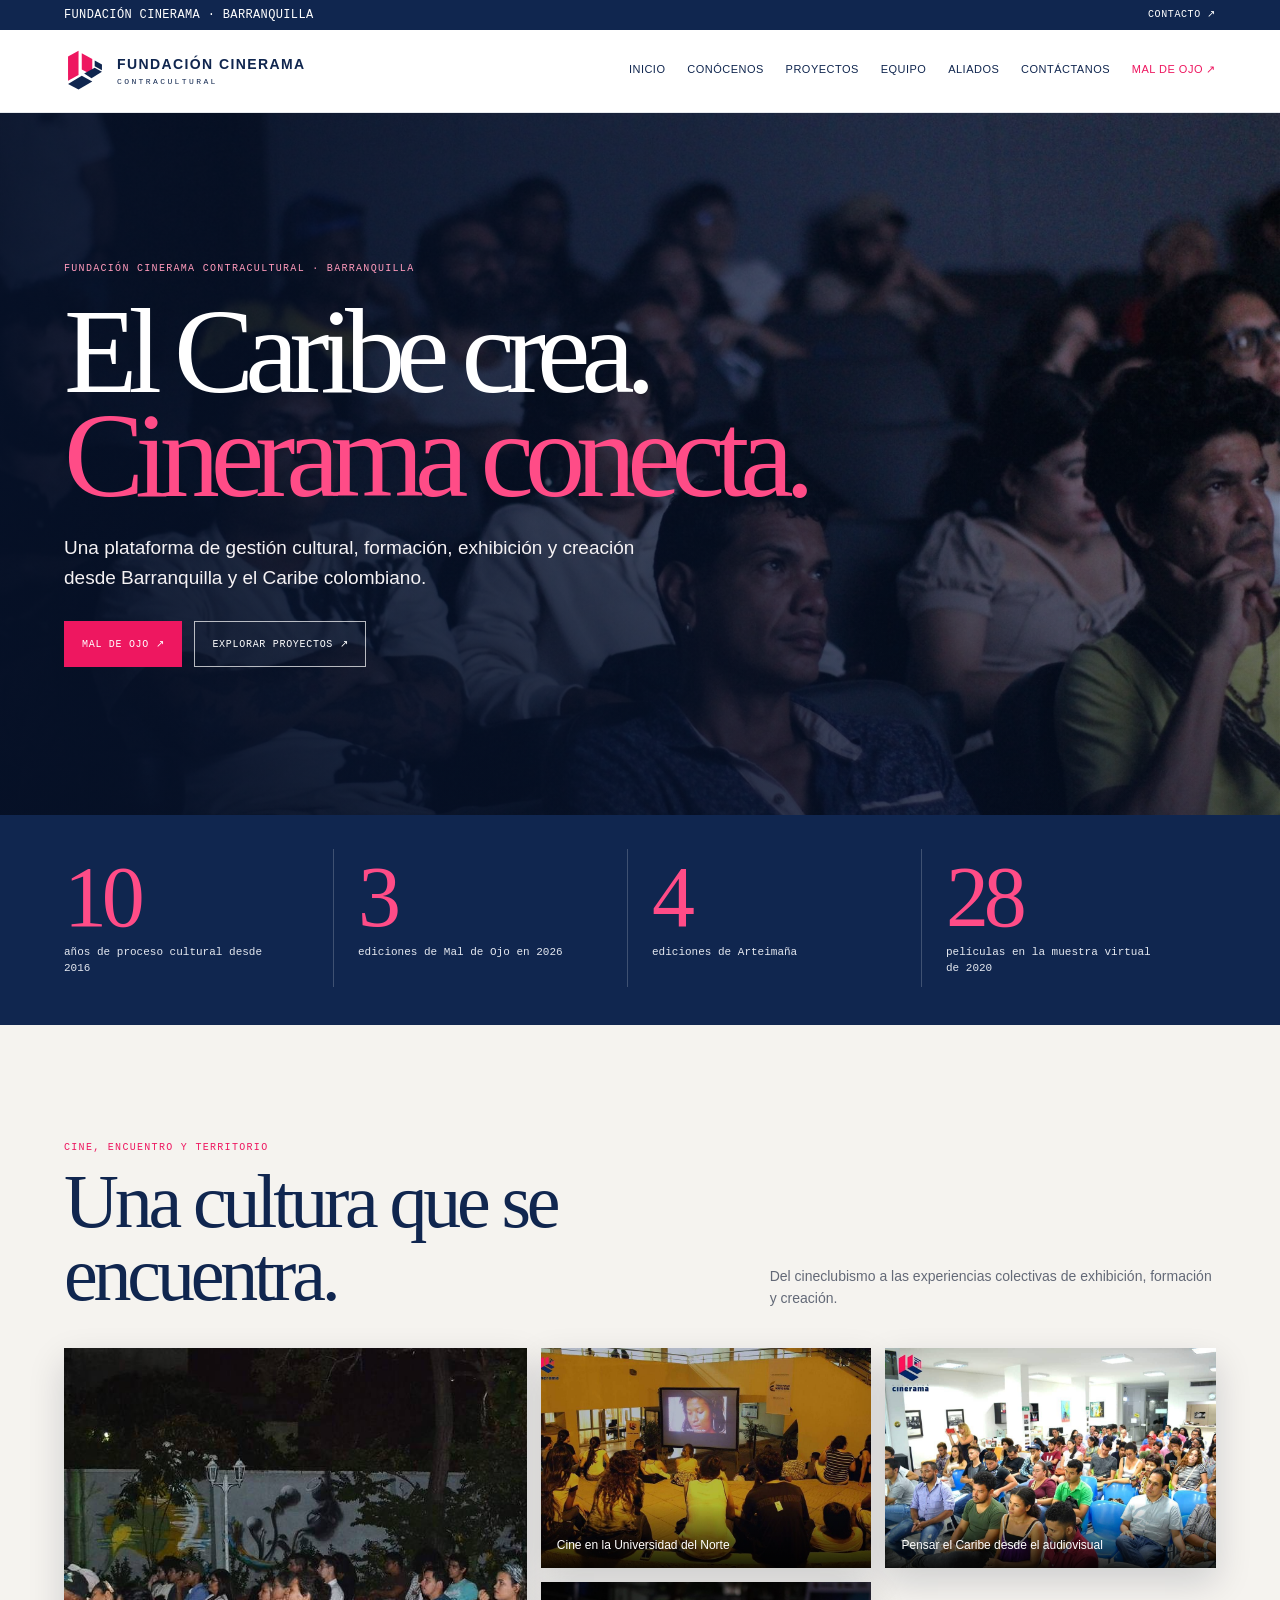
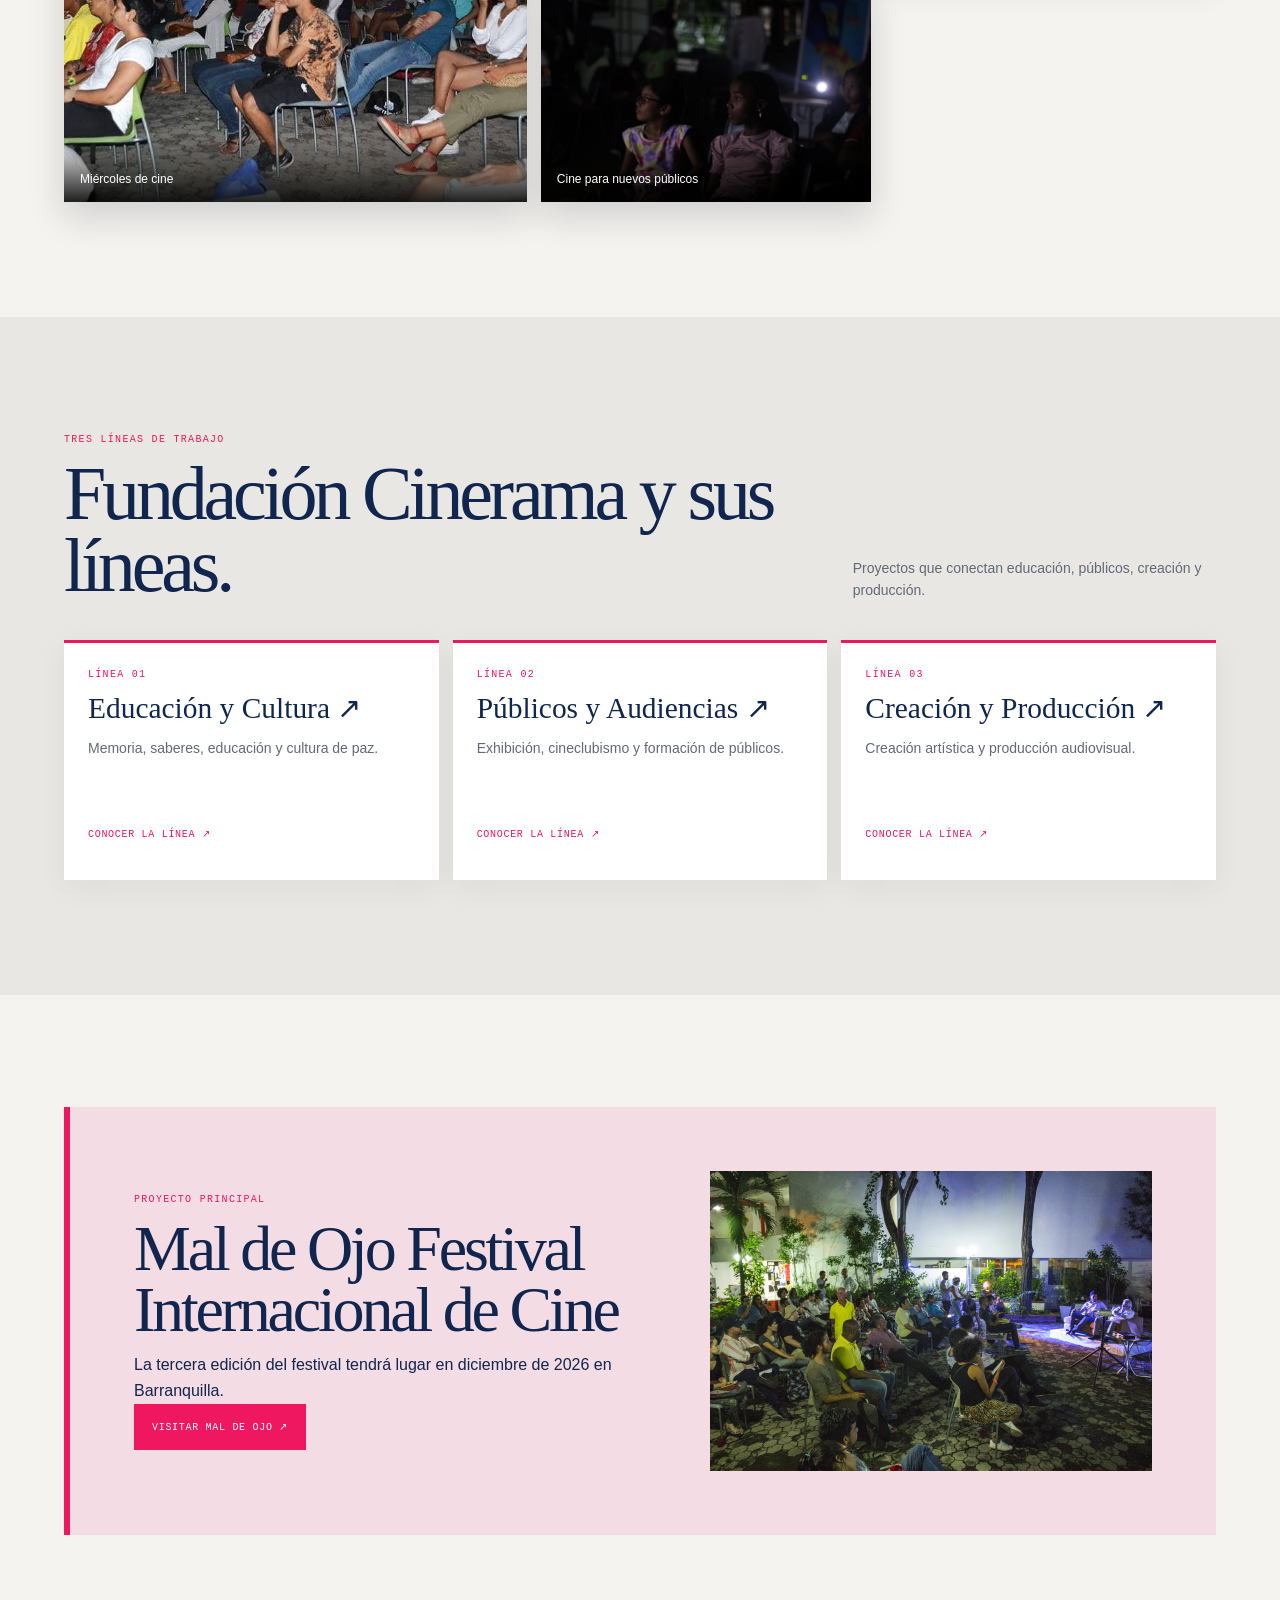
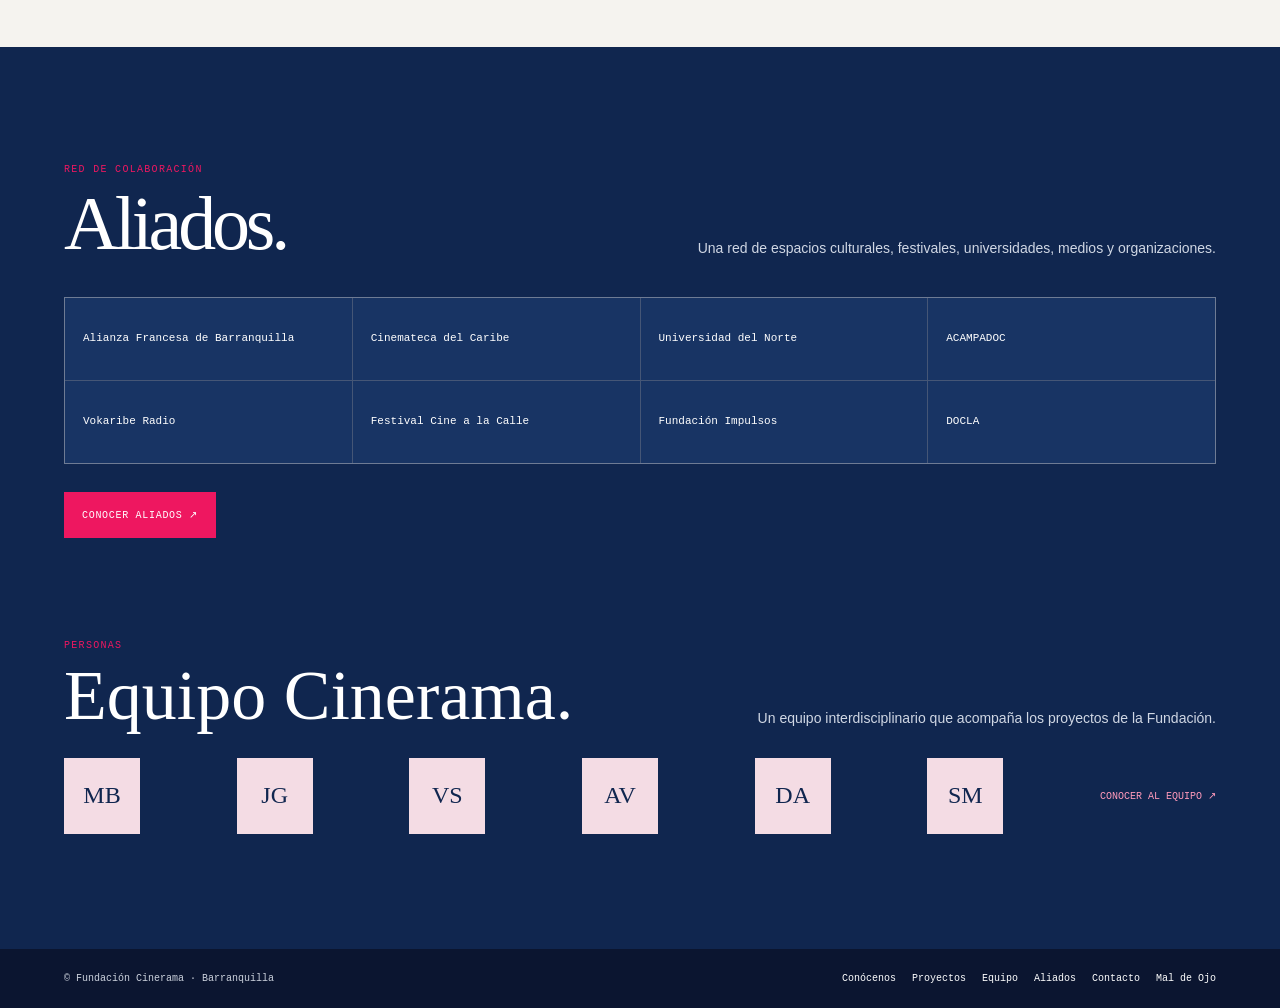
==== commit 35965ebf: "Prioritize eager loading for the Cinerama home hero" ====
--- a/cinerama/index.html
+++ b/cinerama/index.html
@@ -50,7 +50,7 @@
   </header>
 
   <main id="contenido">
-<section class="home-cinema-hero"><img class="home-cinema-image" src="../media/publico-en-sala.jpg" alt="Espectadores reunidos en una sala de cine durante una proyección" loading="lazy"><div class="home-cinema-shade"></div><div class="wrap home-cinema-copy"><div class="eyebrow">Fundación Cinerama Contracultural · Barranquilla</div><h1><span>El Caribe crea.</span><em>Cinerama conecta.</em></h1><p>Una plataforma de gestión cultural, formación, exhibición y creación desde Barranquilla y el Caribe colombiano.</p><div class="hero-actions"><a class="button" href="../index.html">Mal de Ojo ↗</a><a class="button button-outline" href="proyectos.html">Explorar proyectos ↗</a></div></div></section>
+<section class="home-cinema-hero"><img class="home-cinema-image" src="../media/publico-en-sala.jpg" alt="Espectadores reunidos en una sala de cine durante una proyección"><div class="home-cinema-shade"></div><div class="wrap home-cinema-copy"><div class="eyebrow">Fundación Cinerama Contracultural · Barranquilla</div><h1><span>El Caribe crea.</span><em>Cinerama conecta.</em></h1><p>Una plataforma de gestión cultural, formación, exhibición y creación desde Barranquilla y el Caribe colombiano.</p><div class="hero-actions"><a class="button" href="../index.html">Mal de Ojo ↗</a><a class="button button-outline" href="proyectos.html">Explorar proyectos ↗</a></div></div></section>
 <section class="stats-band" aria-label="Cinerama en cifras"><div class="wrap stats-grid"><article><strong>10</strong><span>años de proceso cultural desde 2016</span></article><article><strong>3</strong><span>ediciones de Mal de Ojo en 2026</span></article><article><strong>4</strong><span>ediciones de Arteimaña</span></article><article><strong>28</strong><span>películas en la muestra virtual de 2020</span></article></div></section>
 <section class="section home-mosaic-section"><div class="wrap"><div class="section-head"><div><div class="eyebrow">Cine, encuentro y territorio</div><h2>Una cultura que se encuentra.</h2></div><p>Del cineclubismo a las experiencias colectivas de exhibición, formación y creación.</p></div><div class="home-photo-mosaic"><figure class="mosaic-main"><img src="../media/miercoles-de-cine.jpg" alt="Actividad de miércoles de cine con espectadores reunidos" loading="lazy"><figcaption>Miércoles de cine</figcaption></figure><figure><img src="../media/proyeccion-uninorte.jpg" alt="Proyección cinematográfica en la Universidad del Norte" loading="lazy"><figcaption>Cine en la Universidad del Norte</figcaption></figure><figure><img src="../media/conversatorio-pensar-el-caribe.jpg" alt="Conversatorio sobre el Caribe y el audiovisual" loading="lazy"><figcaption>Pensar el Caribe desde el audiovisual</figcaption></figure><figure><img src="../media/publico-infantil-proyeccion.jpg" alt="Niñas y niños participan en una proyección de cine" loading="lazy"><figcaption>Cine para nuevos públicos</figcaption></figure></div></div></section>
 <section class="section home-lines-section"><div class="wrap"><div class="section-head"><div><div class="eyebrow">Tres líneas de trabajo</div><h2>Fundación Cinerama y sus líneas.</h2></div><p>Proyectos que conectan educación, públicos, creación y producción.</p></div><div class="line-grid"><article class="line-card"><span class="eyebrow">Línea 01</span><h2><a href="linea-educacion-cultura.html">Educación y Cultura ↗</a></h2><p>Memoria, saberes, educación y cultura de paz.</p><a class="card-link" href="linea-educacion-cultura.html">Conocer la línea ↗</a></article><article class="line-card"><span class="eyebrow">Línea 02</span><h2><a href="linea-publicos-audiencias.html">Públicos y Audiencias ↗</a></h2><p>Exhibición, cineclubismo y formación de públicos.</p><a class="card-link" href="linea-publicos-audiencias.html">Conocer la línea ↗</a></article><article class="line-card"><span class="eyebrow">Línea 03</span><h2><a href="linea-creacion-produccion.html">Creación y Producción ↗</a></h2><p>Creación artística y producción audiovisual.</p><a class="card-link" href="linea-creacion-produccion.html">Conocer la línea ↗</a></article></div></div></section>
--- a/cinerama/site.css
+++ b/cinerama/site.css
@@ -50,3 +50,24 @@
 .timeline.year-timeline{background:transparent}.timeline.year-timeline .year-card{display:grid;grid-template-columns:135px minmax(0,1fr);gap:24px;padding:26px 0;border-top:1px solid rgba(16,38,79,.18);align-items:start}.year-card .year-number{font:clamp(48px,6vw,72px)/.95 var(--serif);font-style:italic;color:var(--pink);letter-spacing:-.06em}.year-card .year-content h2{font:clamp(25px,3vw,38px)/1.08 var(--serif);font-weight:400;color:var(--navy);margin:0 0 10px;overflow-wrap:anywhere}.year-card .year-content p{font:16px/1.6 var(--sans);color:#333;margin:0;max-width:850px}
 @media(max-width:760px){.topline{justify-content:center}.topline a{display:none}.head-inner{gap:12px}.nav a{min-height:44px;display:flex;align-items:center}.menu-btn{min-height:44px}.section-head{align-items:flex-start;flex-direction:column}.team-grid{grid-template-columns:1fr}.team-card-featured{grid-column:auto}.photo-strip{grid-template-columns:repeat(2,minmax(0,1fr))}.photo-strip img{height:min(60vh,220px)}.timeline.year-timeline .year-card{grid-template-columns:1fr;gap:10px}.year-card .year-number{font-size:54px}.year-card .year-content h2{font-size:clamp(24px,7vw,32px)}.history-stage{grid-template-columns:1fr;gap:16px}.history-stage img{height:min(60vh,260px)}.line-grid,.project-catalog{grid-template-columns:1fr}.featured-project{grid-template-columns:1fr}.featured-image{grid-row:auto}.contact-grid,.intro-grid,.split-cards{grid-template-columns:1fr}}
 @media(max-width:420px){.wrap{padding-inline:18px}.topline{font-size:12px;padding:7px 12px}.page-hero h1{font-size:clamp(36px,10vw,48px);overflow-wrap:anywhere}.section-head h2{font-size:clamp(34px,10vw,48px);overflow-wrap:anywhere}.team-card{padding:20px}.partner-grid.logo-grid{gap:8px}.partner-name-card{padding:12px;min-height:88px}.partner-name-card strong{font-size:14px}.photo-strip{gap:10px}.photo-strip img{height:180px}.foot,.foot-links{font-size:14px}.foot-links a{min-height:44px;display:inline-flex;align-items:center}.button,.card-link{min-height:44px;display:inline-flex;align-items:center}.project-detail h2{font-size:clamp(25px,7vw,34px);overflow-wrap:anywhere}}
+
+/* Cinerama: cinematic visual system */
+html,body{max-width:100%;overflow-x:hidden}figure{margin:0}
+.home-cinema-hero{min-height:78vh;min-height:78svh;position:relative;isolation:isolate;display:flex;align-items:center;overflow:hidden;background:var(--navy);color:#fff}
+.home-cinema-image,.line-hero-image{position:absolute;inset:0;width:100%;height:100%;object-fit:cover;object-position:center 48%;z-index:-2;filter:saturate(.86)}
+.home-cinema-shade,.line-hero-shade{position:absolute;inset:0;z-index:-1;background:linear-gradient(90deg,rgba(6,17,40,.92),rgba(6,17,40,.65) 54%,rgba(6,17,40,.18)),linear-gradient(0deg,rgba(6,17,40,.5),transparent 68%)}
+.home-cinema-copy{position:relative;padding-top:clamp(76px,10vw,150px);padding-bottom:clamp(76px,10vw,150px)}.home-cinema-copy .eyebrow,.line-cinema-hero .eyebrow,.line-cinema-hero .eyebrow a{color:#ff9abb}
+.home-cinema-copy h1{max-width:1050px;font:clamp(58px,9.4vw,132px)/.86 var(--serif);font-weight:400;letter-spacing:-.075em;margin:24px 0 26px;color:#fff}.home-cinema-copy h1 span,.home-cinema-copy h1 em{display:block}.home-cinema-copy h1 em{font-style:normal;color:#ff4c87}.home-cinema-copy p{max-width:600px;color:#f5f2f4;font-size:clamp(15px,1.7vw,19px)}
+.stats-band{background:var(--navy);color:#fff;padding:34px 0 38px}.stats-grid{display:grid;grid-template-columns:repeat(4,minmax(0,1fr));gap:24px}.stats-grid article{display:flex;min-width:0;flex-direction:column;gap:9px;padding:10px 0;border-right:1px solid rgba(255,255,255,.2)}.stats-grid article:last-child{border:0}.stats-grid strong{font:clamp(52px,7vw,86px)/.9 var(--serif);font-weight:400;color:#ff4c87;letter-spacing:-.06em}.stats-grid span{display:block;max-width:210px;color:#e4e8f0;font:11px/1.45 var(--mono)}
+.home-photo-mosaic{display:grid;grid-template-columns:1.4fr 1fr 1fr;grid-template-rows:220px 220px;gap:14px}.home-photo-mosaic figure,.project-image-link,.year-image,.year-image-pair{position:relative;overflow:hidden;background:var(--navy);box-shadow:0 14px 34px rgba(8,18,42,.16)}.home-photo-mosaic figure img{width:100%;height:100%;object-fit:cover;transition:transform .45s ease}.home-photo-mosaic .mosaic-main{grid-row:span 2}.home-photo-mosaic figcaption{position:absolute;left:0;right:0;bottom:0;padding:34px 16px 14px;background:linear-gradient(0deg,rgba(0,0,0,.88),transparent);color:#fff;font-size:12px;line-height:1.4}
+.home-lines-section{background:#e9e7e3}.home-lines-section .line-card{min-height:240px}.home-network-section{background:var(--navy);color:#fff;padding-top:clamp(78px,9vw,120px);padding-bottom:clamp(78px,9vw,120px)}.home-network-section .section-head h2,.home-team-head h2{color:#fff}.home-network-section .section-head p,.home-team-head p{color:#d0d7e4}
+.home-ally-strip{display:grid;grid-template-columns:repeat(4,minmax(0,1fr));gap:1px;background:rgba(255,255,255,.22);border:1px solid rgba(255,255,255,.22);margin:34px 0 28px}.home-ally-strip span{display:flex;align-items:center;min-height:82px;padding:18px;background:#183464;color:#fff;font:11px/1.4 var(--mono)}
+.home-team-head{display:flex;align-items:end;justify-content:space-between;gap:28px;margin-top:100px;margin-bottom:28px}.home-team-head h2{font:clamp(38px,6vw,70px)/.95 var(--serif);font-weight:400;margin:10px 0 0}.home-team-head p{max-width:470px;font-size:14px;margin:0}.home-team-strip{display:grid;grid-template-columns:repeat(6,minmax(0,1fr)) auto;gap:12px;align-items:center;text-decoration:none;color:#fff}.home-team-strip span{width:76px;height:76px;display:grid;place-items:center;background:#f4dce4;color:var(--navy);font:24px var(--serif)}.home-team-strip b{font:10px var(--mono);text-transform:uppercase;color:#ff9abb}
+.home-feature-section{padding-top:clamp(72px,9vw,112px);padding-bottom:clamp(72px,9vw,112px)}.about-wide-photo{width:min(calc(100% - 2*var(--gutter)),1284px);margin:0 auto clamp(60px,8vw,100px);height:clamp(220px,36vw,470px);overflow:hidden;box-shadow:0 18px 42px rgba(16,38,79,.16)}.about-wide-photo img{width:100%;height:100%;object-fit:cover}
+.line-cinema-hero{position:relative;isolation:isolate;min-height:clamp(430px,58vw,680px);display:flex;align-items:end;overflow:hidden;background:var(--navy);color:#fff;padding:clamp(64px,8vw,110px) 0}.line-cinema-hero .line-hero-copy{position:relative;z-index:1}.line-cinema-hero h1{color:#fff}.line-cinema-hero p{color:#f1edf2;max-width:720px}
+.project-catalog article{padding:0 0 24px;overflow:hidden}.project-catalog article>.eyebrow,.project-catalog article>h3,.project-catalog article>p{margin-left:clamp(18px,2.5vw,30px);margin-right:clamp(18px,2.5vw,30px)}.project-image-link{display:flex;width:100%;height:220px;margin-bottom:22px;box-shadow:none}.project-image-link img{width:100%;height:100%;object-fit:cover;transition:transform .45s ease}.project-color-block{align-items:center;justify-content:center;background:linear-gradient(135deg,var(--navy),var(--navy2));color:#fff;padding:20px}.project-color-block span{font:clamp(26px,3vw,42px)/1 var(--serif);text-align:center}
+.timeline.year-timeline{display:grid;gap:18px}.timeline-year.year-card{display:grid;grid-template-columns:110px minmax(0,1fr) minmax(250px,.72fr);align-items:center;gap:24px;padding:22px 0;border-top:1px solid var(--line)}.year-image{height:100%;min-height:180px;aspect-ratio:16/9}.year-image img,.year-image-pair img{width:100%;height:100%;object-fit:cover}.year-image-pair{height:100%;min-height:180px;display:grid;grid-template-columns:1fr 1fr;grid-template-rows:1fr 1fr;gap:3px}.year-image-pair img:first-child{grid-row:span 2}
+@media(hover:hover) and (pointer:fine){.home-photo-mosaic figure:hover img,.project-image-link:hover img,.year-image:hover img,.about-wide-photo:hover img{transform:scale(1.035)}}
+@media(max-width:830px){.home-cinema-hero{min-height:80vh;min-height:80svh}.stats-grid{grid-template-columns:repeat(2,minmax(0,1fr));gap:18px 24px}.stats-grid article{border-right:0;border-bottom:1px solid rgba(255,255,255,.2);padding:12px 0 18px}.home-photo-mosaic{grid-template-columns:1fr 1fr;grid-template-rows:220px 180px 180px}.home-photo-mosaic .mosaic-main{grid-column:span 2;grid-row:auto}.home-ally-strip{grid-template-columns:repeat(2,minmax(0,1fr))}.home-team-strip{grid-template-columns:repeat(3,1fr)}.home-team-strip span{width:100%;height:auto;aspect-ratio:1}.home-team-strip b{grid-column:1/-1}.timeline-year.year-card{grid-template-columns:82px 1fr;gap:14px}.year-image,.year-image-pair{grid-column:2;grid-row:2;min-height:0;aspect-ratio:16/9}.year-content{grid-column:2}.line-cinema-hero{min-height:520px}}
+@media(max-width:560px){.home-cinema-hero{min-height:80vh;min-height:80svh}.home-cinema-copy h1{font-size:clamp(52px,14vw,76px)}.home-photo-mosaic{grid-template-rows:210px 150px 150px;gap:9px}.home-photo-mosaic figcaption{font-size:12px;padding:30px 11px 11px}.home-ally-strip{grid-template-columns:repeat(2,minmax(0,1fr))}.home-ally-strip span{min-height:70px;padding:13px;font-size:10px}.home-team-head{margin-top:68px;display:block}.home-team-head p{margin-top:14px}.home-team-strip{gap:9px}.home-team-strip span{font-size:20px}.timeline-year.year-card{grid-template-columns:1fr;gap:12px}.timeline-year.year-card .year-number,.timeline-year.year-card .year-content,.timeline-year.year-card .year-image,.timeline-year.year-card .year-image-pair{grid-column:1;grid-row:auto}.timeline-year.year-card .year-image,.timeline-year.year-card .year-image-pair{order:1;aspect-ratio:16/9}.timeline-year.year-card .year-number{order:0}.timeline-year.year-card .year-content{order:2}.line-cinema-hero{min-height:470px}.about-wide-photo{width:calc(100% - 40px)}}
+@media(prefers-reduced-motion:reduce){.home-photo-mosaic img,.project-image-link img,.year-image img,.about-wide-photo img{transition:none!important}}
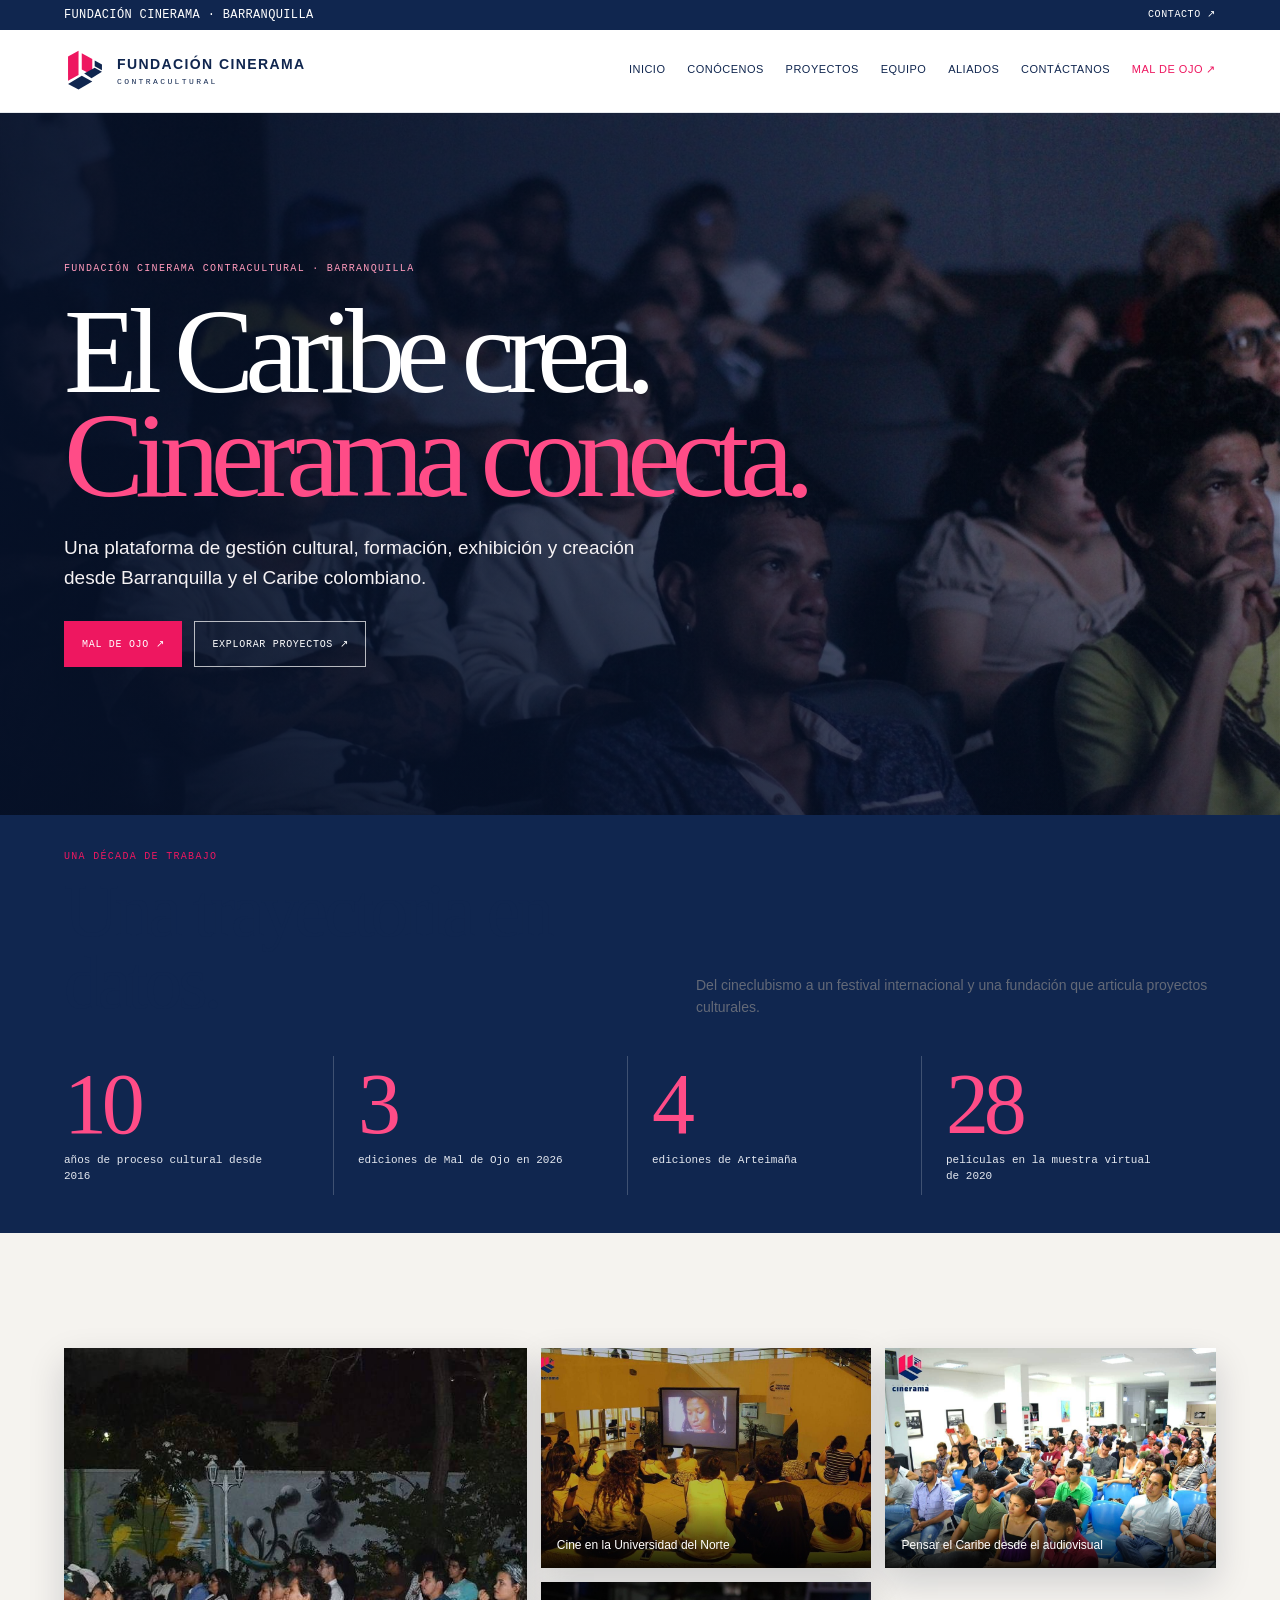
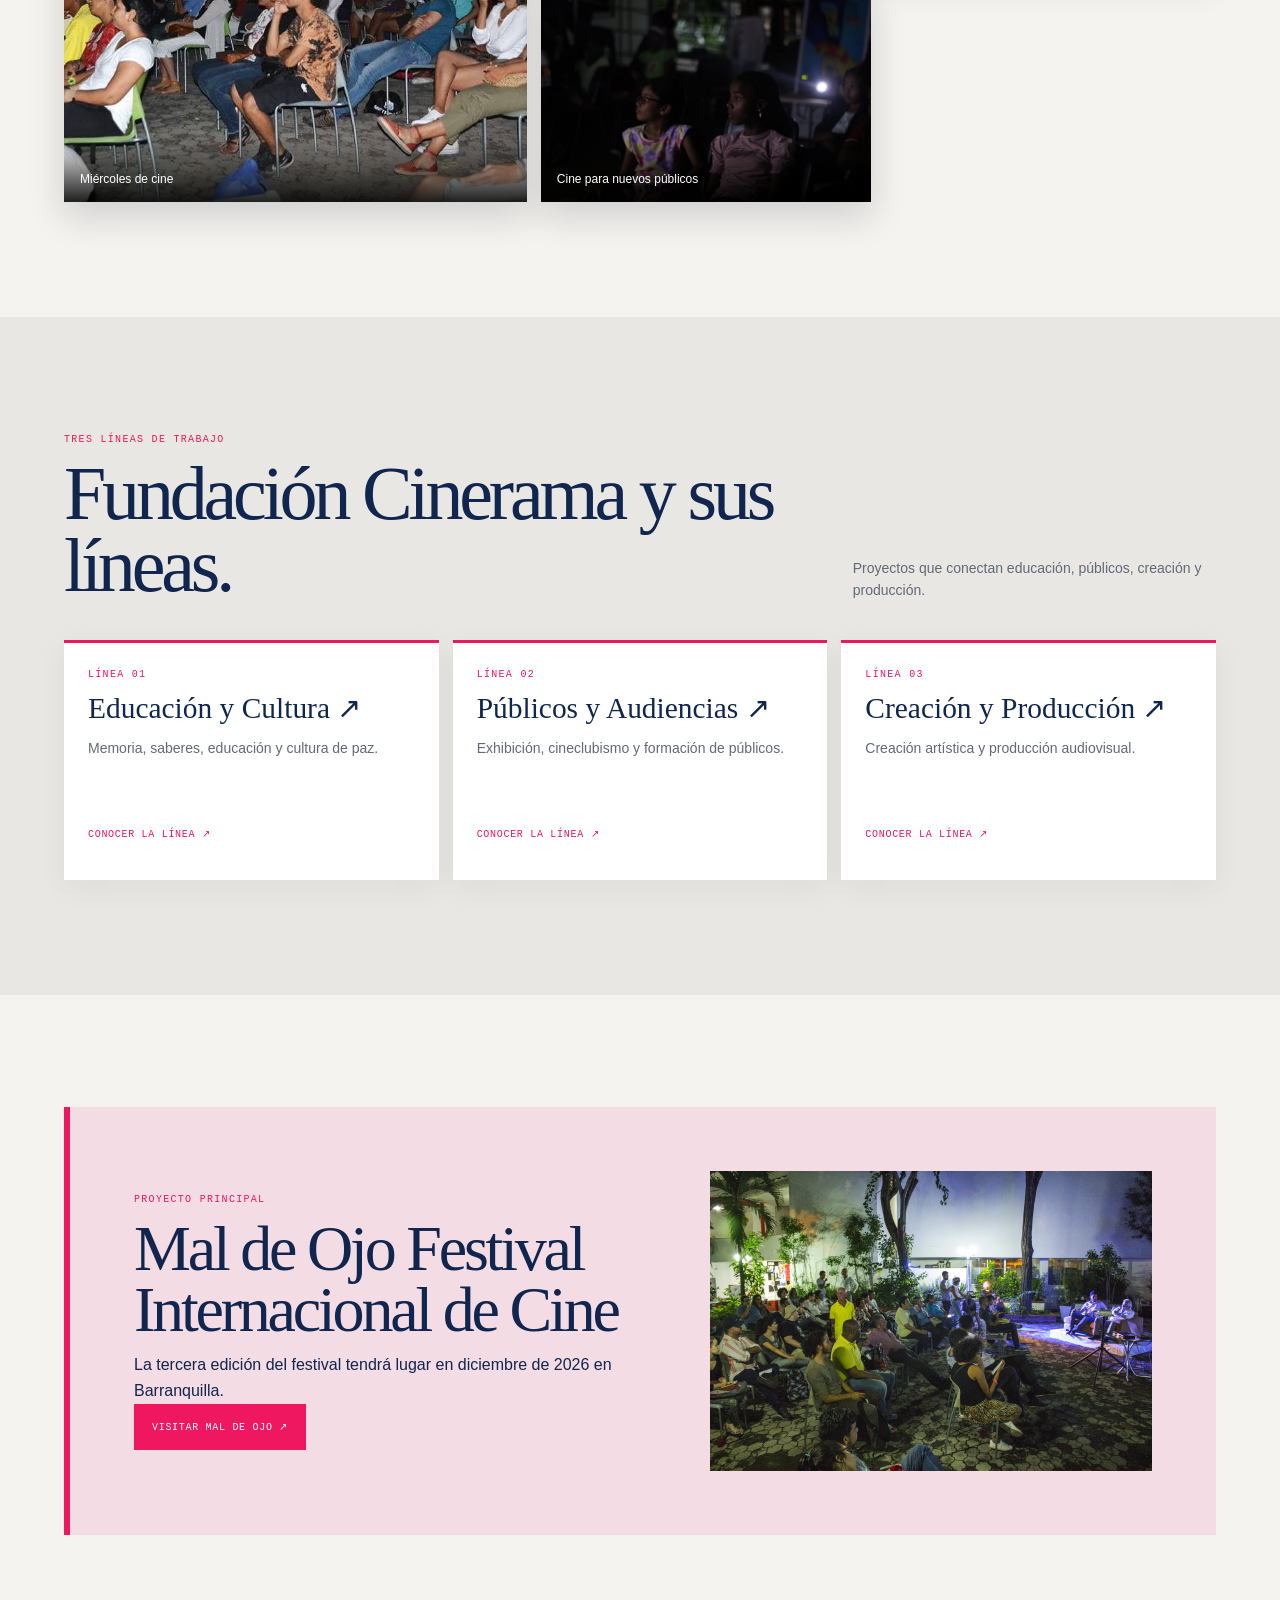
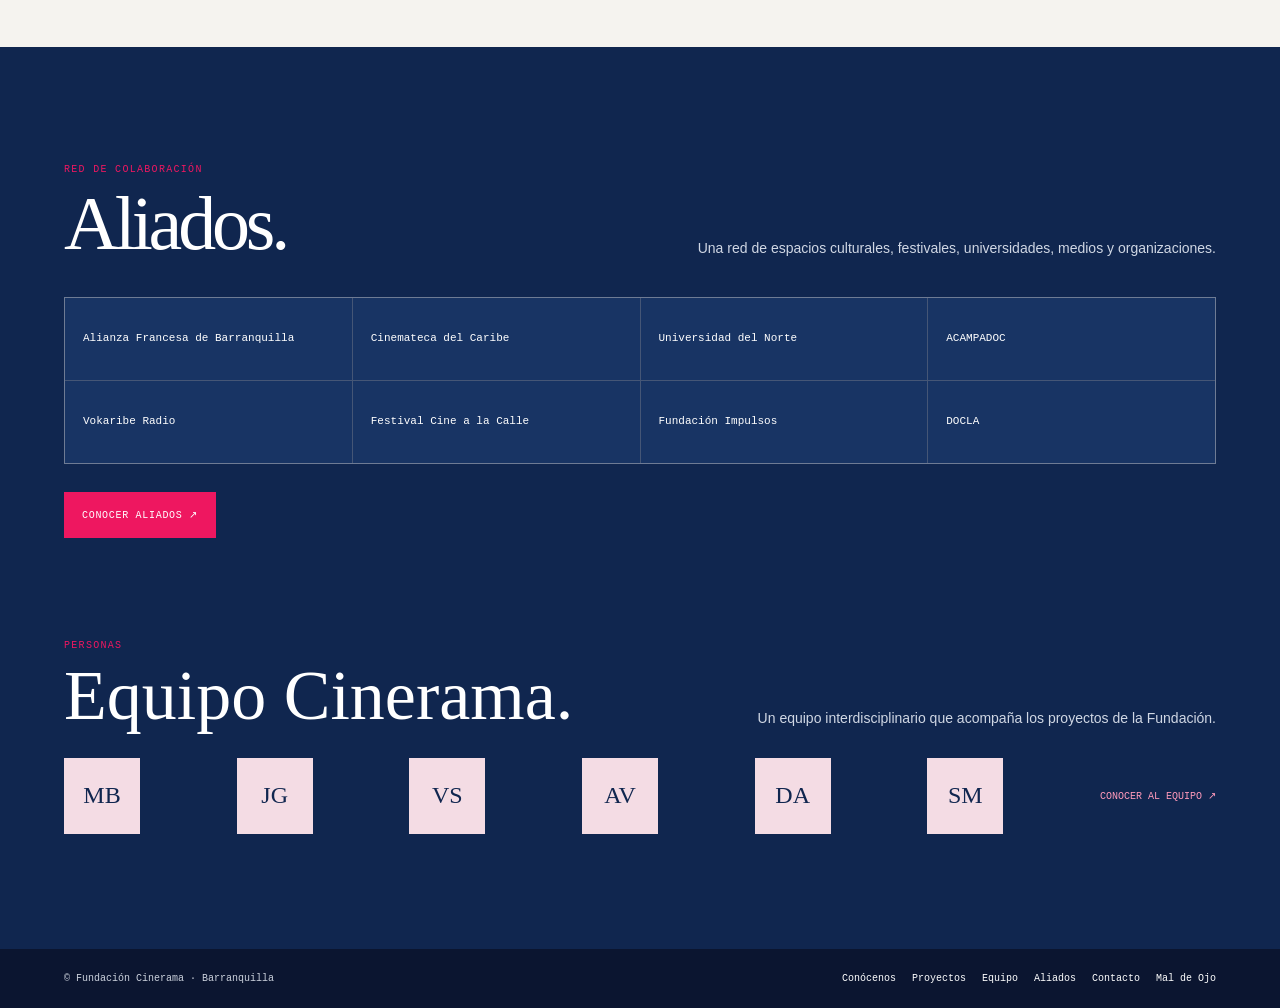
==== commit 8758b178: "Preserve original Cinerama copy in the new homepage layout" ====
--- a/cinerama/index.html
+++ b/cinerama/index.html
@@ -51,8 +51,8 @@
 
   <main id="contenido">
 <section class="home-cinema-hero"><img class="home-cinema-image" src="../media/publico-en-sala.jpg" alt="Espectadores reunidos en una sala de cine durante una proyección"><div class="home-cinema-shade"></div><div class="wrap home-cinema-copy"><div class="eyebrow">Fundación Cinerama Contracultural · Barranquilla</div><h1><span>El Caribe crea.</span><em>Cinerama conecta.</em></h1><p>Una plataforma de gestión cultural, formación, exhibición y creación desde Barranquilla y el Caribe colombiano.</p><div class="hero-actions"><a class="button" href="../index.html">Mal de Ojo ↗</a><a class="button button-outline" href="proyectos.html">Explorar proyectos ↗</a></div></div></section>
-<section class="stats-band" aria-label="Cinerama en cifras"><div class="wrap stats-grid"><article><strong>10</strong><span>años de proceso cultural desde 2016</span></article><article><strong>3</strong><span>ediciones de Mal de Ojo en 2026</span></article><article><strong>4</strong><span>ediciones de Arteimaña</span></article><article><strong>28</strong><span>películas en la muestra virtual de 2020</span></article></div></section>
-<section class="section home-mosaic-section"><div class="wrap"><div class="section-head"><div><div class="eyebrow">Cine, encuentro y territorio</div><h2>Una cultura que se encuentra.</h2></div><p>Del cineclubismo a las experiencias colectivas de exhibición, formación y creación.</p></div><div class="home-photo-mosaic"><figure class="mosaic-main"><img src="../media/miercoles-de-cine.jpg" alt="Actividad de miércoles de cine con espectadores reunidos" loading="lazy"><figcaption>Miércoles de cine</figcaption></figure><figure><img src="../media/proyeccion-uninorte.jpg" alt="Proyección cinematográfica en la Universidad del Norte" loading="lazy"><figcaption>Cine en la Universidad del Norte</figcaption></figure><figure><img src="../media/conversatorio-pensar-el-caribe.jpg" alt="Conversatorio sobre el Caribe y el audiovisual" loading="lazy"><figcaption>Pensar el Caribe desde el audiovisual</figcaption></figure><figure><img src="../media/publico-infantil-proyeccion.jpg" alt="Niñas y niños participan en una proyección de cine" loading="lazy"><figcaption>Cine para nuevos públicos</figcaption></figure></div></div></section>
+<section class="stats-band" aria-label="Cinerama en cifras"><div class="wrap"><div class="section-head"><div><div class="eyebrow">Una década de trabajo</div><h2>Una trayectoria en datos.</h2></div><p>Del cineclubismo a un festival internacional y una fundación que articula proyectos culturales.</p></div><div class="stats-grid"><article><strong>10</strong><span>años de proceso cultural desde 2016</span></article><article><strong>3</strong><span>ediciones de Mal de Ojo en 2026</span></article><article><strong>4</strong><span>ediciones de Arteimaña</span></article><article><strong>28</strong><span>películas en la muestra virtual de 2020</span></article></div></section>
+<section class="section home-mosaic-section"><div class="wrap"><div class="home-photo-mosaic"><figure class="mosaic-main"><img src="../media/miercoles-de-cine.jpg" alt="Actividad de miércoles de cine con espectadores reunidos" loading="lazy"><figcaption>Miércoles de cine</figcaption></figure><figure><img src="../media/proyeccion-uninorte.jpg" alt="Proyección cinematográfica en la Universidad del Norte" loading="lazy"><figcaption>Cine en la Universidad del Norte</figcaption></figure><figure><img src="../media/conversatorio-pensar-el-caribe.jpg" alt="Conversatorio sobre el Caribe y el audiovisual" loading="lazy"><figcaption>Pensar el Caribe desde el audiovisual</figcaption></figure><figure><img src="../media/publico-infantil-proyeccion.jpg" alt="Niñas y niños participan en una proyección de cine" loading="lazy"><figcaption>Cine para nuevos públicos</figcaption></figure></div></div></section>
 <section class="section home-lines-section"><div class="wrap"><div class="section-head"><div><div class="eyebrow">Tres líneas de trabajo</div><h2>Fundación Cinerama y sus líneas.</h2></div><p>Proyectos que conectan educación, públicos, creación y producción.</p></div><div class="line-grid"><article class="line-card"><span class="eyebrow">Línea 01</span><h2><a href="linea-educacion-cultura.html">Educación y Cultura ↗</a></h2><p>Memoria, saberes, educación y cultura de paz.</p><a class="card-link" href="linea-educacion-cultura.html">Conocer la línea ↗</a></article><article class="line-card"><span class="eyebrow">Línea 02</span><h2><a href="linea-publicos-audiencias.html">Públicos y Audiencias ↗</a></h2><p>Exhibición, cineclubismo y formación de públicos.</p><a class="card-link" href="linea-publicos-audiencias.html">Conocer la línea ↗</a></article><article class="line-card"><span class="eyebrow">Línea 03</span><h2><a href="linea-creacion-produccion.html">Creación y Producción ↗</a></h2><p>Creación artística y producción audiovisual.</p><a class="card-link" href="linea-creacion-produccion.html">Conocer la línea ↗</a></article></div></div></section>
 <section class="section home-feature-section"><div class="wrap"><article class="featured-project"><div class="featured-copy"><div class="eyebrow">Proyecto principal</div><h2>Mal de Ojo Festival Internacional de Cine</h2><p>La tercera edición del festival tendrá lugar en diciembre de 2026 en Barranquilla.</p><a class="button" href="../index.html">Visitar Mal de Ojo ↗</a></div><figure class="featured-image"><img src="../media/encuentro-cine-al-aire-libre.jpg" alt="Encuentro de cine al aire libre con público reunido" loading="lazy"></figure></article></div></section>
 <section class="section home-network-section"><div class="wrap"><div class="section-head"><div><div class="eyebrow">Red de colaboración</div><h2>Aliados.</h2></div><p>Una red de espacios culturales, festivales, universidades, medios y organizaciones.</p></div><div class="home-ally-strip"><span>Alianza Francesa de Barranquilla</span><span>Cinemateca del Caribe</span><span>Universidad del Norte</span><span>ACAMPADOC</span><span>Vokaribe Radio</span><span>Festival Cine a la Calle</span><span>Fundación Impulsos</span><span>DOCLA</span></div><a class="button" href="aliados.html">Conocer aliados ↗</a><div class="home-team-head"><div><div class="eyebrow">Personas</div><h2>Equipo Cinerama.</h2></div><p>Un equipo interdisciplinario que acompaña los proyectos de la Fundación.</p></div><a class="home-team-strip" href="equipo.html" aria-label="Conocer al equipo Cinerama"><span>MB</span><span>JG</span><span>VS</span><span>AV</span><span>DA</span><span>SM</span><b>Conocer al equipo ↗</b></a></div></section></main>
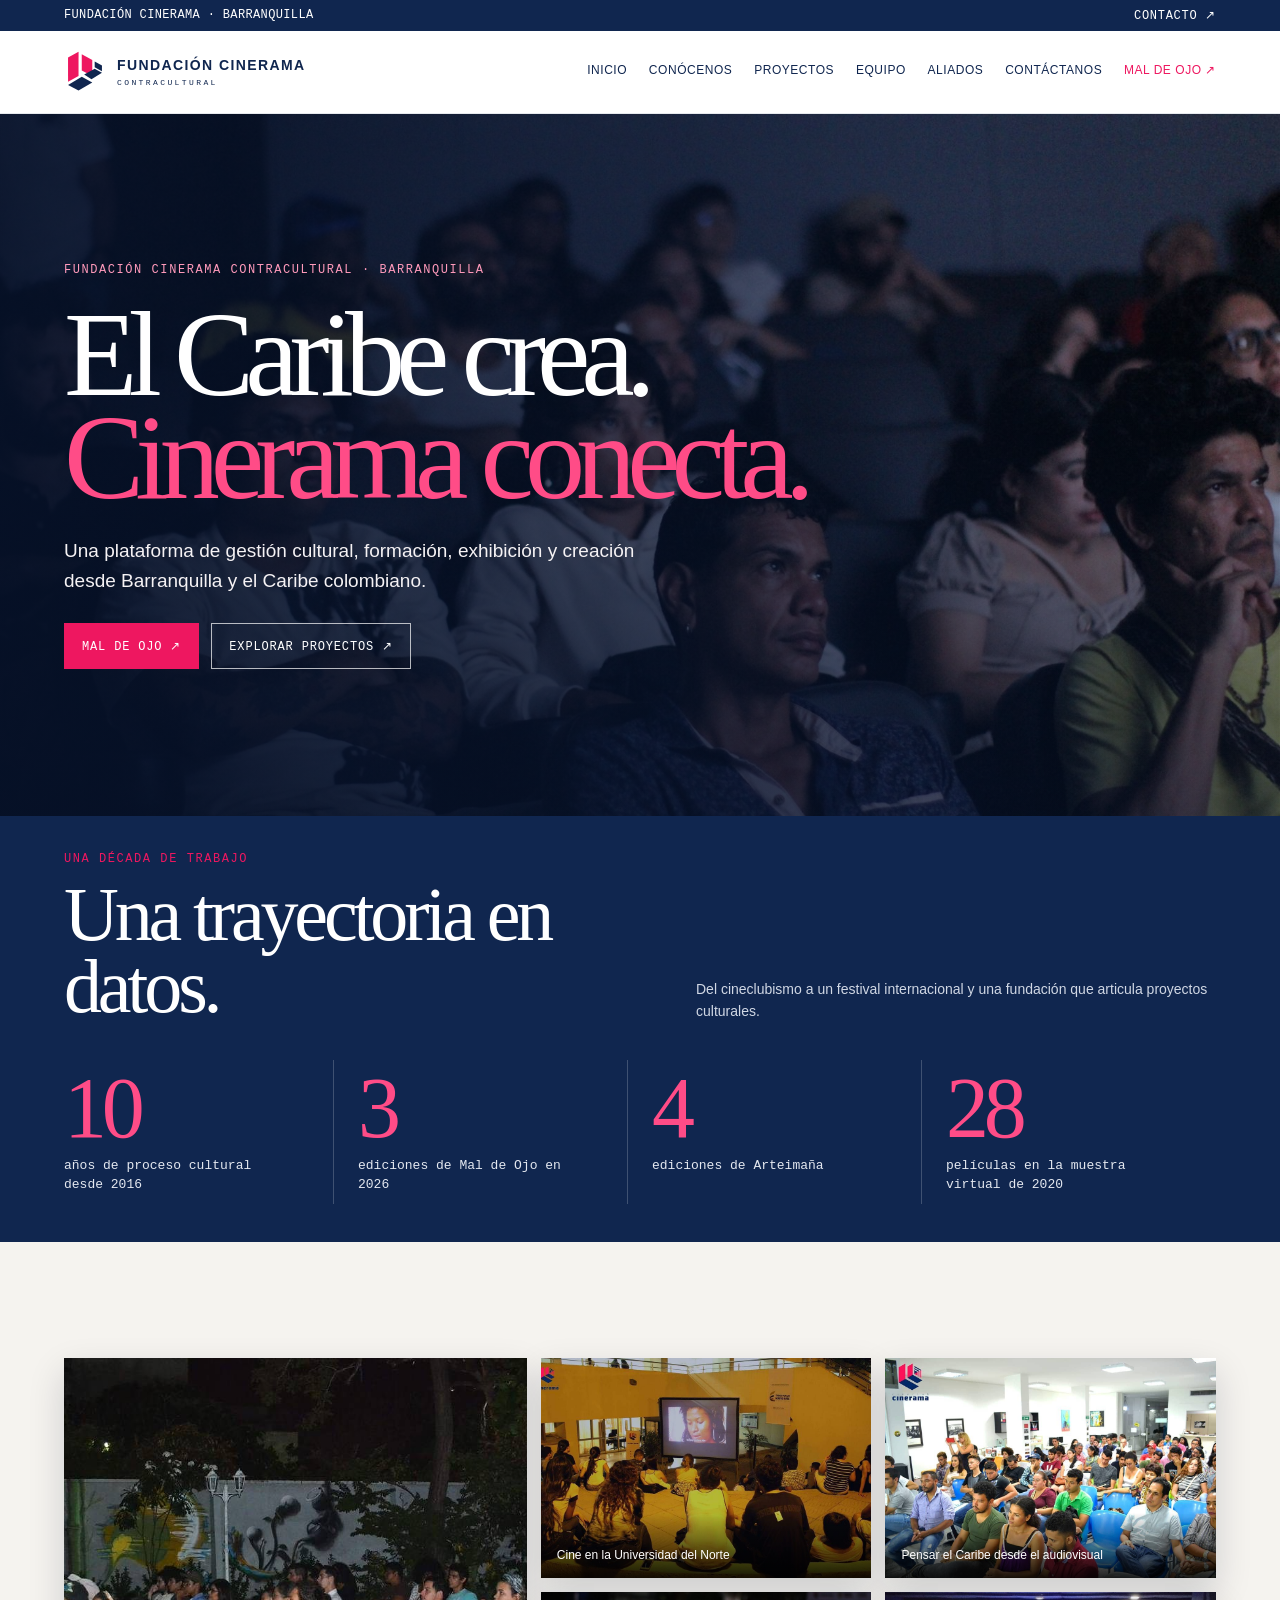
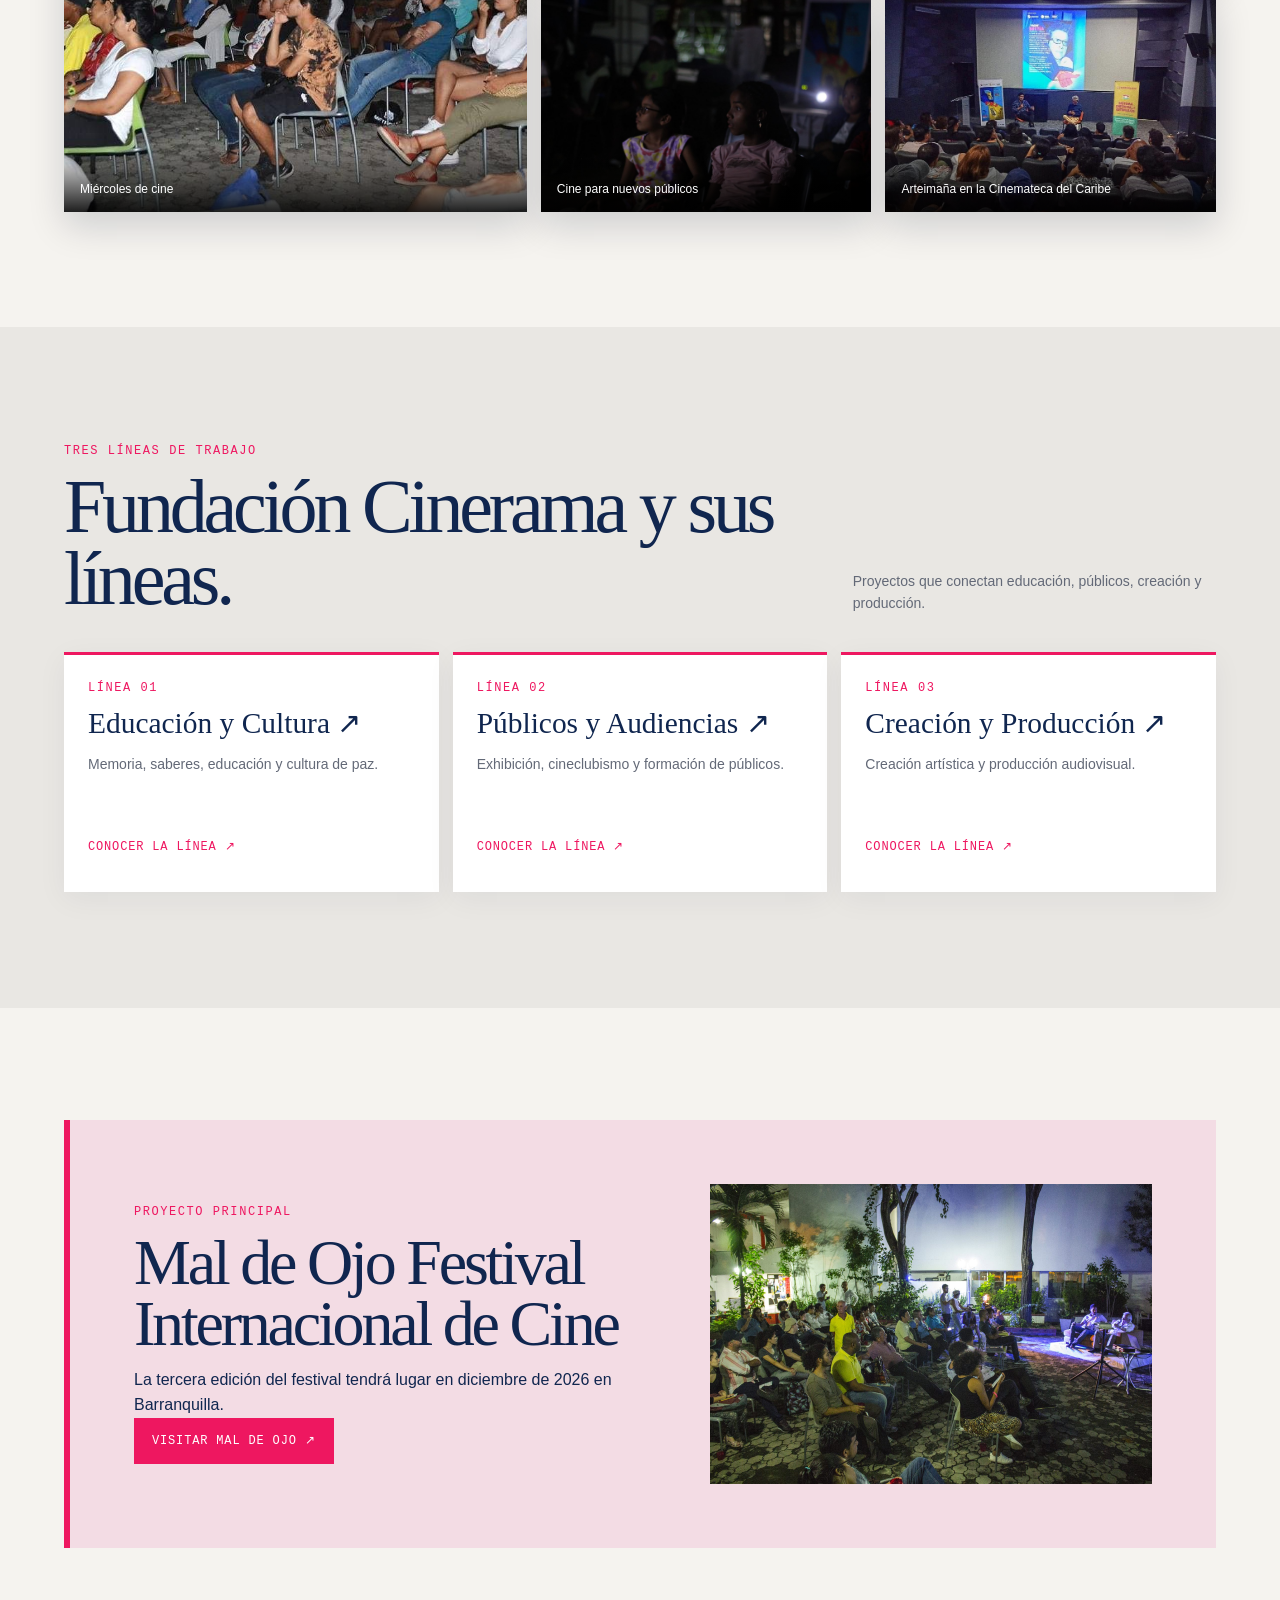
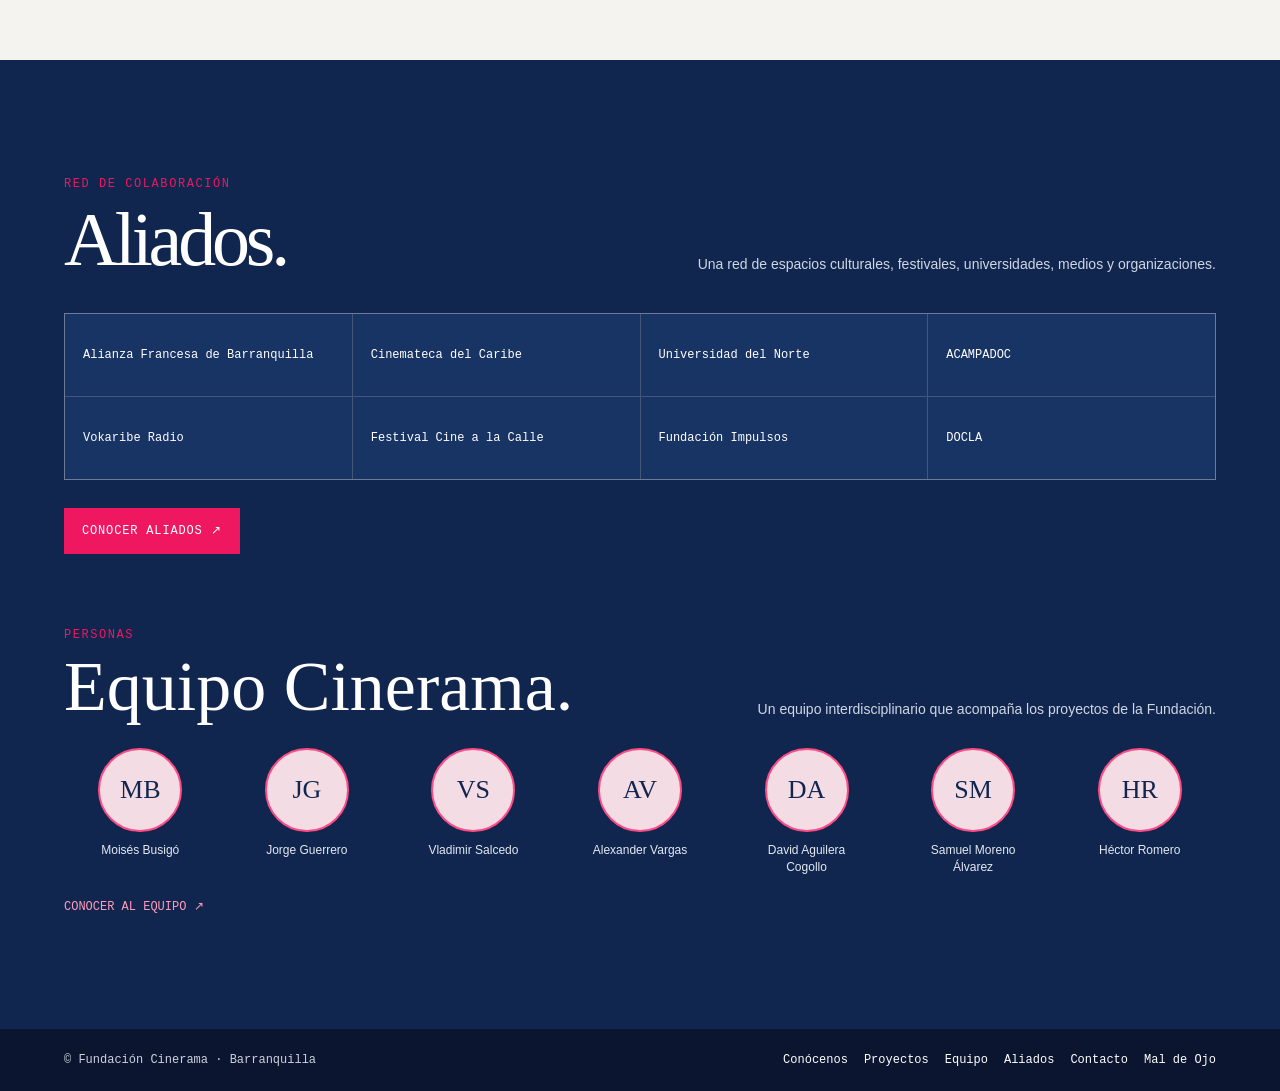
==== commit 598b89ed: "Replace four site files with approved versions" ====
--- a/cinerama/index.html
+++ b/cinerama/index.html
@@ -52,10 +52,19 @@
   <main id="contenido">
 <section class="home-cinema-hero"><img class="home-cinema-image" src="../media/publico-en-sala.jpg" alt="Espectadores reunidos en una sala de cine durante una proyección"><div class="home-cinema-shade"></div><div class="wrap home-cinema-copy"><div class="eyebrow">Fundación Cinerama Contracultural · Barranquilla</div><h1><span>El Caribe crea.</span><em>Cinerama conecta.</em></h1><p>Una plataforma de gestión cultural, formación, exhibición y creación desde Barranquilla y el Caribe colombiano.</p><div class="hero-actions"><a class="button" href="../index.html">Mal de Ojo ↗</a><a class="button button-outline" href="proyectos.html">Explorar proyectos ↗</a></div></div></section>
 <section class="stats-band" aria-label="Cinerama en cifras"><div class="wrap"><div class="section-head"><div><div class="eyebrow">Una década de trabajo</div><h2>Una trayectoria en datos.</h2></div><p>Del cineclubismo a un festival internacional y una fundación que articula proyectos culturales.</p></div><div class="stats-grid"><article><strong>10</strong><span>años de proceso cultural desde 2016</span></article><article><strong>3</strong><span>ediciones de Mal de Ojo en 2026</span></article><article><strong>4</strong><span>ediciones de Arteimaña</span></article><article><strong>28</strong><span>películas en la muestra virtual de 2020</span></article></div></section>
-<section class="section home-mosaic-section"><div class="wrap"><div class="home-photo-mosaic"><figure class="mosaic-main"><img src="../media/miercoles-de-cine.jpg" alt="Actividad de miércoles de cine con espectadores reunidos" loading="lazy"><figcaption>Miércoles de cine</figcaption></figure><figure><img src="../media/proyeccion-uninorte.jpg" alt="Proyección cinematográfica en la Universidad del Norte" loading="lazy"><figcaption>Cine en la Universidad del Norte</figcaption></figure><figure><img src="../media/conversatorio-pensar-el-caribe.jpg" alt="Conversatorio sobre el Caribe y el audiovisual" loading="lazy"><figcaption>Pensar el Caribe desde el audiovisual</figcaption></figure><figure><img src="../media/publico-infantil-proyeccion.jpg" alt="Niñas y niños participan en una proyección de cine" loading="lazy"><figcaption>Cine para nuevos públicos</figcaption></figure></div></div></section>
+<section class="section home-mosaic-section"><div class="wrap"><div class="home-photo-mosaic"><figure class="mosaic-main"><img src="../media/miercoles-de-cine.jpg" alt="Actividad de miércoles de cine con espectadores reunidos" loading="lazy"><figcaption>Miércoles de cine</figcaption></figure><figure><img src="../media/proyeccion-uninorte.jpg" alt="Proyección cinematográfica en la Universidad del Norte" loading="lazy"><figcaption>Cine en la Universidad del Norte</figcaption></figure><figure><img src="../media/conversatorio-pensar-el-caribe.jpg" alt="Conversatorio sobre el Caribe y el audiovisual" loading="lazy"><figcaption>Pensar el Caribe desde el audiovisual</figcaption></figure><figure><img src="../media/publico-infantil-proyeccion.jpg" alt="Niñas y niños participan en una proyección de cine" loading="lazy"><figcaption>Cine para nuevos públicos</figcaption></figure><figure><img src="../media/proyeccion-cinemateca.jpg" alt="Público en una proyección de Arteimaña en la Cinemateca del Caribe" loading="lazy"><figcaption>Arteimaña en la Cinemateca del Caribe</figcaption></figure></div></div></section>
 <section class="section home-lines-section"><div class="wrap"><div class="section-head"><div><div class="eyebrow">Tres líneas de trabajo</div><h2>Fundación Cinerama y sus líneas.</h2></div><p>Proyectos que conectan educación, públicos, creación y producción.</p></div><div class="line-grid"><article class="line-card"><span class="eyebrow">Línea 01</span><h2><a href="linea-educacion-cultura.html">Educación y Cultura ↗</a></h2><p>Memoria, saberes, educación y cultura de paz.</p><a class="card-link" href="linea-educacion-cultura.html">Conocer la línea ↗</a></article><article class="line-card"><span class="eyebrow">Línea 02</span><h2><a href="linea-publicos-audiencias.html">Públicos y Audiencias ↗</a></h2><p>Exhibición, cineclubismo y formación de públicos.</p><a class="card-link" href="linea-publicos-audiencias.html">Conocer la línea ↗</a></article><article class="line-card"><span class="eyebrow">Línea 03</span><h2><a href="linea-creacion-produccion.html">Creación y Producción ↗</a></h2><p>Creación artística y producción audiovisual.</p><a class="card-link" href="linea-creacion-produccion.html">Conocer la línea ↗</a></article></div></div></section>
 <section class="section home-feature-section"><div class="wrap"><article class="featured-project"><div class="featured-copy"><div class="eyebrow">Proyecto principal</div><h2>Mal de Ojo Festival Internacional de Cine</h2><p>La tercera edición del festival tendrá lugar en diciembre de 2026 en Barranquilla.</p><a class="button" href="../index.html">Visitar Mal de Ojo ↗</a></div><figure class="featured-image"><img src="../media/encuentro-cine-al-aire-libre.jpg" alt="Encuentro de cine al aire libre con público reunido" loading="lazy"></figure></article></div></section>
-<section class="section home-network-section"><div class="wrap"><div class="section-head"><div><div class="eyebrow">Red de colaboración</div><h2>Aliados.</h2></div><p>Una red de espacios culturales, festivales, universidades, medios y organizaciones.</p></div><div class="home-ally-strip"><span>Alianza Francesa de Barranquilla</span><span>Cinemateca del Caribe</span><span>Universidad del Norte</span><span>ACAMPADOC</span><span>Vokaribe Radio</span><span>Festival Cine a la Calle</span><span>Fundación Impulsos</span><span>DOCLA</span></div><a class="button" href="aliados.html">Conocer aliados ↗</a><div class="home-team-head"><div><div class="eyebrow">Personas</div><h2>Equipo Cinerama.</h2></div><p>Un equipo interdisciplinario que acompaña los proyectos de la Fundación.</p></div><a class="home-team-strip" href="equipo.html" aria-label="Conocer al equipo Cinerama"><span>MB</span><span>JG</span><span>VS</span><span>AV</span><span>DA</span><span>SM</span><b>Conocer al equipo ↗</b></a></div></section></main>
+<section class="section home-network-section"><div class="wrap"><div class="section-head"><div><div class="eyebrow">Red de colaboración</div><h2>Aliados.</h2></div><p>Una red de espacios culturales, festivales, universidades, medios y organizaciones.</p></div><div class="home-ally-strip"><span>Alianza Francesa de Barranquilla</span><span>Cinemateca del Caribe</span><span>Universidad del Norte</span><span>ACAMPADOC</span><span>Vokaribe Radio</span><span>Festival Cine a la Calle</span><span>Fundación Impulsos</span><span>DOCLA</span></div><a class="button" href="aliados.html">Conocer aliados ↗</a><div class="home-team-head"><div><div class="eyebrow">Personas</div><h2>Equipo Cinerama.</h2></div><p>Un equipo interdisciplinario que acompaña los proyectos de la Fundación.</p></div><a class="home-team-strip" href="equipo.html" aria-label="Conocer al equipo Cinerama">
+<span><i>MB</i><small>Moisés Busigó</small></span>
+<span><i>JG</i><small>Jorge Guerrero</small></span>
+<span><i>VS</i><small>Vladimir Salcedo</small></span>
+<span><i>AV</i><small>Alexander Vargas</small></span>
+<span><i>DA</i><small>David Aguilera Cogollo</small></span>
+<span><i>SM</i><small>Samuel Moreno Álvarez</small></span>
+<span><i>HR</i><small>Héctor Romero</small></span>
+<b>Conocer al equipo ↗</b>
+</a></div></section></main>
 
   <footer class="foot">
     <span>© Fundación Cinerama · Barranquilla</span>
--- a/cinerama/site.css
+++ b/cinerama/site.css
@@ -1,29 +1,29 @@
 :root{--navy:#10264f;--navy2:#1b3c75;--pink:#ee1760;--paper:#f5f3ef;--white:#fff;--ink:#1d2230;--muted:#636977;--line:#d8d8d5;--serif:Georgia,"Times New Roman",serif;--sans:Arial,Helvetica,sans-serif;--mono:"Courier New",monospace;--gutter:clamp(20px,5vw,78px);--max:1440px;--shadow:0 18px 45px rgba(16,38,79,.12)}
-*{box-sizing:border-box}html{scroll-behavior:smooth;scroll-padding-top:96px}body{margin:0;background:var(--paper);color:var(--ink);font:16px/1.6 var(--sans)}img{display:block;max-width:100%}a{color:inherit}.wrap{width:min(100%,var(--max));margin:0 auto;padding:0 var(--gutter)}.skip{position:absolute;left:-9999px;top:8px;background:#fff;padding:12px;z-index:100}.skip:focus{left:8px}.eyebrow{font:10px/1.5 var(--mono);letter-spacing:.13em;text-transform:uppercase;color:var(--pink)}.topline{display:flex;justify-content:space-between;gap:16px;padding:8px var(--gutter);background:var(--navy);color:#fff;font:10px var(--mono);letter-spacing:.06em;text-transform:uppercase}.topline a{color:#fff;text-decoration:none}.site-head{position:sticky;top:0;z-index:20;background:rgba(255,255,255,.97);border-bottom:1px solid rgba(16,38,79,.1);backdrop-filter:blur(12px)}.head-inner{min-height:82px;display:flex;align-items:center;justify-content:space-between;gap:22px}.brand{display:flex;align-items:center;gap:11px;text-decoration:none;color:var(--navy);font-size:14px;line-height:1;font-weight:800;letter-spacing:.1em;white-space:nowrap}.brand small{display:block;margin-top:6px;font:8px var(--mono);letter-spacing:.3em;font-weight:400}.brand-logo{width:42px;height:42px}.nav{display:flex;align-items:center;gap:clamp(10px,1.7vw,24px)}.nav a{font-size:11px;text-transform:uppercase;letter-spacing:.045em;text-decoration:none;padding:12px 0;border-bottom:2px solid transparent;color:var(--navy);white-space:nowrap}.nav a:hover,.nav a:focus-visible{color:var(--pink);border-color:var(--pink)}.nav .nav-festival{color:var(--pink)}.menu-btn{display:none;border:0;background:var(--navy);color:white;min-height:44px;padding:10px 14px;font:11px var(--mono);text-transform:uppercase;cursor:pointer}.hero{min-height:min(690px,78vh);position:relative;display:flex;align-items:center;overflow:hidden;background:var(--navy);color:white}.hero>img{position:absolute;inset:0;width:100%;height:100%;object-fit:cover;object-position:center 45%;filter:saturate(.8)}.hero:after{content:'';position:absolute;inset:0;background:linear-gradient(90deg,rgba(8,20,45,.92),rgba(8,20,45,.68) 48%,rgba(8,20,45,.16)),linear-gradient(0deg,rgba(8,20,45,.45),transparent 65%)}.hero-inner{position:relative;z-index:1;padding-top:70px;padding-bottom:86px}.hero .eyebrow{color:#ff9abb}.hero h1{max-width:850px;font:clamp(58px,9vw,122px)/.85 var(--serif);font-weight:400;letter-spacing:-.07em;margin:24px 0 25px}.hero h1 em{display:block;color:#ff4c87;font-style:normal}.hero p{max-width:590px;font-size:clamp(15px,1.6vw,19px);color:#f0edf1;margin:0}.hero-actions{display:flex;gap:12px;flex-wrap:wrap;margin-top:27px}.button{display:inline-flex;align-items:center;justify-content:center;gap:10px;min-height:46px;padding:12px 17px;background:var(--pink);border:1px solid var(--pink);color:#fff;text-decoration:none;font:10px var(--mono);letter-spacing:.07em;text-transform:uppercase;transition:transform .18s,background .18s,color .18s}.button:hover,.button:focus-visible{transform:translateY(-2px);background:var(--navy);border-color:var(--navy)}.button-outline{background:transparent;border-color:rgba(255,255,255,.7)}.section{padding:clamp(66px,9vw,120px) 0}.section-head{display:flex;align-items:end;justify-content:space-between;gap:28px;margin-bottom:38px}.section-head h2,.page-hero h1{font:clamp(38px,6.2vw,76px)/.95 var(--serif);font-weight:400;letter-spacing:-.055em;color:var(--navy);margin:10px 0 0}.section-head p{max-width:520px;margin:0;color:var(--muted);font-size:14px}.page-hero{background:#e9e7e3;padding:clamp(54px,8vw,100px) 0}.page-hero h1{max-width:920px}.page-hero p{max-width:720px;color:var(--muted);margin:20px 0 0;font-size:16px}.intro-grid{display:grid;grid-template-columns:1.15fr .85fr;gap:clamp(36px,8vw,110px);align-items:start}.intro-lead{font:clamp(23px,3vw,38px)/1.25 var(--serif);color:var(--navy);margin:0}.intro-copy{border-top:1px solid var(--line);padding-top:18px;color:#454b57}.intro-copy p{margin:0 0 16px}.split-cards{display:grid;grid-template-columns:1fr 1fr;gap:16px;margin-top:45px}.feature-card{padding:clamp(24px,4vw,48px);background:var(--navy);color:white;min-height:220px}.feature-card:nth-child(2){background:#e9e7e3;color:var(--navy)}.feature-card h2,.feature-card h3{font:11px var(--mono);text-transform:uppercase;letter-spacing:.1em;margin:0 0 22px;color:#ff9abb}.feature-card:nth-child(2) h3{color:var(--pink)}.feature-card p{font:clamp(18px,2vw,25px)/1.45 var(--serif);margin:0}.value-grid,.line-grid,.project-grid,.team-grid,.partner-grid{display:grid;grid-template-columns:repeat(3,1fr);gap:14px}.value-card,.line-card,.project-card,.team-card,.partner-card{background:white;border-top:3px solid var(--pink);padding:24px;box-shadow:0 7px 28px rgba(16,38,79,.055)}.value-card h3,.line-card h2,.project-card h2,.team-card h2{font:clamp(21px,2.3vw,30px)/1.1 var(--serif);font-weight:400;color:var(--navy);margin:10px 0 13px}.value-card p,.line-card p,.project-card p,.team-card p,.partner-card p{color:var(--muted);font-size:14px;margin:0 0 12px}.line-card,.project-card{display:flex;flex-direction:column;transition:transform .2s,box-shadow .2s,border-color .2s}.line-card:hover,.line-card:focus-within,.project-card:hover,.project-card:focus-within{transform:translateY(-4px);box-shadow:var(--shadow);border-color:var(--pink)}.project-card h2 a,.line-card h2 a{color:inherit;text-decoration:none}.project-card h2 a:hover,.line-card h2 a:hover{color:var(--pink)}.card-link{display:inline-flex;align-items:center;gap:8px;min-height:44px;margin-top:auto;color:var(--pink);font:10px var(--mono);letter-spacing:.07em;text-transform:uppercase;text-decoration:none}.card-link:hover,.card-link:focus-visible{text-decoration:underline;text-underline-offset:4px}.project-summary{font-size:13px;color:#505663;margin:0 0 16px}.dark-section{background:var(--navy);color:white}.dark-section .section-head h2{color:white}.dark-section .section-head p{color:#d0d7e4}.timeline-row{display:grid;grid-template-columns:130px 1fr;gap:28px;border-top:1px solid rgba(255,255,255,.25);padding:24px 0}.timeline-year{font:clamp(28px,4vw,48px) var(--serif);color:#ff6798}.team-grid{grid-template-columns:repeat(3,1fr);align-items:stretch}.team-card{border-top:1px solid var(--line);box-shadow:none}.team-card.featured{grid-column:span 2}.team-initials{width:54px;height:54px;border-radius:50%;display:grid;place-items:center;background:#f4dce4;color:var(--navy);font:18px var(--serif);margin-bottom:16px}.team-role{font:9px var(--mono);letter-spacing:.05em;color:var(--pink);text-transform:uppercase}.team-card h2{font-size:24px;margin:8px 0}.team-card p{font-size:13px}.team-pending{background:#f5f3ef;border-style:dashed}.partner-card{display:flex;align-items:center;min-height:74px;color:var(--navy);font:12px var(--mono);text-decoration:none}.partner-card:hover,.partner-card:focus-visible{border-color:var(--navy);color:var(--pink)}.support-grid{display:grid;grid-template-columns:1fr 1fr;gap:36px;margin-top:54px}.support-copy,.form-preview{background:white;padding:clamp(24px,4vw,48px)}.support-copy h2,.form-preview h2{font:clamp(28px,3.5vw,42px)/1.05 var(--serif);font-weight:400;color:var(--navy)}.form-grid{display:grid;grid-template-columns:1fr 1fr;gap:13px}.field label{display:block;font:10px var(--mono);text-transform:uppercase;letter-spacing:.04em;color:var(--navy);margin-bottom:6px}.field input,.field textarea,.field select{width:100%;min-height:42px;border:1px solid var(--line);background:#faf9f7;padding:9px;font:14px var(--sans);color:var(--ink)}.field.wide{grid-column:1/-1}.form-note{font:10px/1.5 var(--mono);color:var(--muted);margin-top:15px}.contact-grid{display:grid;grid-template-columns:1fr 1fr;gap:28px}.contact-item{border-top:1px solid var(--line);padding:16px 0}.contact-item span{display:block;color:var(--pink);font:10px var(--mono);text-transform:uppercase;margin-bottom:6px}.contact-item a{color:var(--navy);text-decoration-thickness:1px;text-underline-offset:4px}.socials{display:flex;gap:14px;flex-wrap:wrap;margin-top:20px}.socials a{font:10px var(--mono);text-transform:uppercase;color:var(--navy);text-decoration:none;border-bottom:1px solid var(--pink);padding-bottom:4px}.project-detail{padding:clamp(24px,4vw,44px) 0;border-top:1px solid var(--line);scroll-margin-top:102px}.project-detail h2{font:clamp(25px,3vw,38px)/1.08 var(--serif);font-weight:400;color:var(--navy);margin:12px 0}.project-detail p{max-width:900px;color:#444b57;font-size:16px;line-height:1.7}.detail-actions{display:flex;gap:10px;flex-wrap:wrap;margin-top:18px}.back-link{font:10px var(--mono);letter-spacing:.05em;text-transform:uppercase;color:var(--pink);text-decoration:none}.source-link{font:11px var(--mono);color:var(--pink)}.foot{background:#0b1530;color:#ccd2dd;padding:24px var(--gutter);display:flex;justify-content:space-between;gap:18px;flex-wrap:wrap;font:10px var(--mono)}.foot a{color:white;text-decoration:none}.foot-links{display:flex;gap:16px;flex-wrap:wrap}.empty-note{font:11px/1.5 var(--mono);color:var(--muted);padding:12px 0}.breadcrumb{font:10px var(--mono);text-transform:uppercase;color:var(--pink)}.notice{font:11px/1.5 var(--mono);color:var(--muted);padding:14px;border-left:2px solid var(--pink);background:white;margin-top:22px}.action-row{display:flex;gap:12px;flex-wrap:wrap;margin-top:18px}
-@media(max-width:1080px){.nav{gap:10px}.nav a{font-size:10px}.brand{font-size:12px}.brand-logo{width:38px;height:38px}}
+*{box-sizing:border-box}html{scroll-behavior:smooth;scroll-padding-top:96px}body{margin:0;background:var(--paper);color:var(--ink);font:16px/1.6 var(--sans)}img{display:block;max-width:100%}a{color:inherit}.wrap{width:min(100%,var(--max));margin:0 auto;padding:0 var(--gutter)}.skip{position:absolute;left:-9999px;top:8px;background:#fff;padding:12px;z-index:100}.skip:focus{left:8px}.eyebrow{font:12px/1.5 var(--mono);letter-spacing:.13em;text-transform:uppercase;color:var(--pink)}.topline{display:flex;justify-content:space-between;gap:16px;padding:8px var(--gutter);background:var(--navy);color:#fff;font:12px var(--mono);letter-spacing:.06em;text-transform:uppercase}.topline a{color:#fff;text-decoration:none}.site-head{position:sticky;top:0;z-index:20;background:rgba(255,255,255,.97);border-bottom:1px solid rgba(16,38,79,.1);backdrop-filter:blur(12px)}.head-inner{min-height:82px;display:flex;align-items:center;justify-content:space-between;gap:22px}.brand{display:flex;align-items:center;gap:11px;text-decoration:none;color:var(--navy);font-size:14px;line-height:1;font-weight:800;letter-spacing:.1em;white-space:nowrap}.brand small{display:block;margin-top:6px;font:8px var(--mono);letter-spacing:.3em;font-weight:400}.brand-logo{width:42px;height:42px}.nav{display:flex;align-items:center;gap:clamp(10px,1.7vw,24px)}.nav a{font-size:12px;text-transform:uppercase;letter-spacing:.045em;text-decoration:none;padding:12px 0;border-bottom:2px solid transparent;color:var(--navy);white-space:nowrap}.nav a:hover,.nav a:focus-visible{color:var(--pink);border-color:var(--pink)}.nav .nav-festival{color:var(--pink)}.menu-btn{display:none;border:0;background:var(--navy);color:white;min-height:44px;padding:10px 14px;font:12px var(--mono);text-transform:uppercase;cursor:pointer}.hero{min-height:min(690px,78vh);position:relative;display:flex;align-items:center;overflow:hidden;background:var(--navy);color:white}.hero>img{position:absolute;inset:0;width:100%;height:100%;object-fit:cover;object-position:center 45%;filter:saturate(.8)}.hero:after{content:'';position:absolute;inset:0;background:linear-gradient(90deg,rgba(8,20,45,.92),rgba(8,20,45,.68) 48%,rgba(8,20,45,.16)),linear-gradient(0deg,rgba(8,20,45,.45),transparent 65%)}.hero-inner{position:relative;z-index:1;padding-top:70px;padding-bottom:86px}.hero .eyebrow{color:#ff9abb}.hero h1{max-width:850px;font:clamp(58px,9vw,122px)/.85 var(--serif);font-weight:400;letter-spacing:-.07em;margin:24px 0 25px}.hero h1 em{display:block;color:#ff4c87;font-style:normal}.hero p{max-width:590px;font-size:clamp(15px,1.6vw,19px);color:#f0edf1;margin:0}.hero-actions{display:flex;gap:12px;flex-wrap:wrap;margin-top:27px}.button{display:inline-flex;align-items:center;justify-content:center;gap:10px;min-height:46px;padding:12px 17px;background:var(--pink);border:1px solid var(--pink);color:#fff;text-decoration:none;font:12px var(--mono);letter-spacing:.07em;text-transform:uppercase;transition:transform .18s,background .18s,color .18s}.button:hover,.button:focus-visible{transform:translateY(-2px);background:var(--navy);border-color:var(--navy)}.button-outline{background:transparent;border-color:rgba(255,255,255,.7)}.section{padding:clamp(66px,9vw,120px) 0}.section-head{display:flex;align-items:end;justify-content:space-between;gap:28px;margin-bottom:38px}.section-head h2,.page-hero h1{font:clamp(38px,6.2vw,76px)/.95 var(--serif);font-weight:400;letter-spacing:-.055em;color:var(--navy);margin:10px 0 0}.section-head p{max-width:520px;margin:0;color:var(--muted);font-size:14px}.page-hero{background:#e9e7e3;padding:clamp(54px,8vw,100px) 0}.page-hero h1{max-width:920px}.page-hero p{max-width:720px;color:var(--muted);margin:20px 0 0;font-size:16px}.intro-grid{display:grid;grid-template-columns:1.15fr .85fr;gap:clamp(36px,8vw,110px);align-items:start}.intro-lead{font:clamp(23px,3vw,38px)/1.25 var(--serif);color:var(--navy);margin:0}.intro-copy{border-top:1px solid var(--line);padding-top:18px;color:#454b57}.intro-copy p{margin:0 0 16px}.split-cards{display:grid;grid-template-columns:1fr 1fr;gap:16px;margin-top:45px}.feature-card{padding:clamp(24px,4vw,48px);background:var(--navy);color:white;min-height:220px}.feature-card:nth-child(2){background:#e9e7e3;color:var(--navy)}.feature-card h2,.feature-card h3{font:12px var(--mono);text-transform:uppercase;letter-spacing:.1em;margin:0 0 22px;color:#ff9abb}.feature-card:nth-child(2) h3{color:var(--pink)}.feature-card p{font:clamp(18px,2vw,25px)/1.45 var(--serif);margin:0}.value-grid,.line-grid,.project-grid,.team-grid,.partner-grid{display:grid;grid-template-columns:repeat(3,1fr);gap:14px}.value-card,.line-card,.project-card,.team-card,.partner-card{background:white;border-top:3px solid var(--pink);padding:24px;box-shadow:0 7px 28px rgba(16,38,79,.055)}.value-card h3,.line-card h2,.project-card h2,.team-card h2{font:clamp(21px,2.3vw,30px)/1.1 var(--serif);font-weight:400;color:var(--navy);margin:10px 0 13px}.value-card p,.line-card p,.project-card p,.team-card p,.partner-card p{color:var(--muted);font-size:14px;margin:0 0 12px}.line-card,.project-card{display:flex;flex-direction:column;transition:transform .2s,box-shadow .2s,border-color .2s}.line-card:hover,.line-card:focus-within,.project-card:hover,.project-card:focus-within{transform:translateY(-4px);box-shadow:var(--shadow);border-color:var(--pink)}.project-card h2 a,.line-card h2 a{color:inherit;text-decoration:none}.project-card h2 a:hover,.line-card h2 a:hover{color:var(--pink)}.card-link{display:inline-flex;align-items:center;gap:8px;min-height:44px;margin-top:auto;color:var(--pink);font:12px var(--mono);letter-spacing:.07em;text-transform:uppercase;text-decoration:none}.card-link:hover,.card-link:focus-visible{text-decoration:underline;text-underline-offset:4px}.project-summary{font-size:13px;color:#505663;margin:0 0 16px}.dark-section{background:var(--navy);color:white}.dark-section .section-head h2{color:white}.dark-section .section-head p{color:#d0d7e4}.timeline-row{display:grid;grid-template-columns:130px 1fr;gap:28px;border-top:1px solid rgba(255,255,255,.25);padding:24px 0}.timeline-year{font:clamp(28px,4vw,48px) var(--serif);color:#ff6798}.team-grid{grid-template-columns:repeat(3,1fr);align-items:stretch}.team-card{border-top:1px solid var(--line);box-shadow:none}.team-card.featured{grid-column:span 2}.team-initials{width:54px;height:54px;border-radius:50%;display:grid;place-items:center;background:#f4dce4;color:var(--navy);font:18px var(--serif);margin-bottom:16px}.team-role{font:12px var(--mono);letter-spacing:.05em;color:var(--pink);text-transform:uppercase}.team-card h2{font-size:24px;margin:8px 0}.team-card p{font-size:13px}.team-pending{background:#f5f3ef;border-style:dashed}.partner-card{display:flex;align-items:center;min-height:74px;color:var(--navy);font:12px var(--mono);text-decoration:none}.partner-card:hover,.partner-card:focus-visible{border-color:var(--navy);color:var(--pink)}.support-grid{display:grid;grid-template-columns:1fr 1fr;gap:36px;margin-top:54px}.support-copy,.form-preview{background:white;padding:clamp(24px,4vw,48px)}.support-copy h2,.form-preview h2{font:clamp(28px,3.5vw,42px)/1.05 var(--serif);font-weight:400;color:var(--navy)}.form-grid{display:grid;grid-template-columns:1fr 1fr;gap:13px}.field label{display:block;font:12px var(--mono);text-transform:uppercase;letter-spacing:.04em;color:var(--navy);margin-bottom:6px}.field input,.field textarea,.field select{width:100%;min-height:42px;border:1px solid var(--line);background:#faf9f7;padding:9px;font:14px var(--sans);color:var(--ink)}.field.wide{grid-column:1/-1}.form-note{font:12px/1.5 var(--mono);color:var(--muted);margin-top:15px}.contact-grid{display:grid;grid-template-columns:1fr 1fr;gap:28px}.contact-item{border-top:1px solid var(--line);padding:16px 0}.contact-item span{display:block;color:var(--pink);font:12px var(--mono);text-transform:uppercase;margin-bottom:6px}.contact-item a{color:var(--navy);text-decoration-thickness:1px;text-underline-offset:4px}.socials{display:flex;gap:14px;flex-wrap:wrap;margin-top:20px}.socials a{font:12px var(--mono);text-transform:uppercase;color:var(--navy);text-decoration:none;border-bottom:1px solid var(--pink);padding-bottom:4px}.project-detail{padding:clamp(24px,4vw,44px) 0;border-top:1px solid var(--line);scroll-margin-top:102px}.project-detail h2{font:clamp(25px,3vw,38px)/1.08 var(--serif);font-weight:400;color:var(--navy);margin:12px 0}.project-detail p{max-width:900px;color:#444b57;font-size:16px;line-height:1.7}.detail-actions{display:flex;gap:10px;flex-wrap:wrap;margin-top:18px}.back-link{font:12px var(--mono);letter-spacing:.05em;text-transform:uppercase;color:var(--pink);text-decoration:none}.source-link{font:12px var(--mono);color:var(--pink)}.foot{background:#0b1530;color:#ccd2dd;padding:24px var(--gutter);display:flex;justify-content:space-between;gap:18px;flex-wrap:wrap;font:12px var(--mono)}.foot a{color:white;text-decoration:none}.foot-links{display:flex;gap:16px;flex-wrap:wrap}.empty-note{font:12px/1.5 var(--mono);color:var(--muted);padding:12px 0}.breadcrumb{font:12px var(--mono);text-transform:uppercase;color:var(--pink)}.notice{font:12px/1.5 var(--mono);color:var(--muted);padding:14px;border-left:2px solid var(--pink);background:white;margin-top:22px}.action-row{display:flex;gap:12px;flex-wrap:wrap;margin-top:18px}
+@media(max-width:1080px){.nav{gap:10px}.nav a{font-size:12px}.brand{font-size:12px}.brand-logo{width:38px;height:38px}}
 @media(max-width:830px){.head-inner{min-height:72px}.menu-btn{display:inline-flex;align-items:center}.nav{display:none;position:absolute;left:0;right:0;top:100%;background:white;box-shadow:0 16px 24px rgba(16,38,79,.12);padding:12px var(--gutter) 22px;align-items:stretch;flex-direction:column;gap:0}.nav.is-open{display:flex}.nav a{padding:12px 0;font-size:12px;border-bottom:1px solid var(--line)}.nav .nav-festival{border-bottom:0}.line-grid,.project-grid,.team-grid,.partner-grid{grid-template-columns:repeat(2,1fr)}.team-card.featured{grid-column:span 2}.section-head{align-items:start;flex-direction:column}.intro-grid,.support-grid,.contact-grid{grid-template-columns:1fr;gap:24px}.hero{min-height:640px;min-height:78svh}}
 @media(max-width:560px){.topline{justify-content:center;text-align:center}.topline a{display:none}.line-grid,.project-grid,.team-grid,.value-grid,.partner-grid,.split-cards{grid-template-columns:1fr}.team-card.featured{grid-column:auto}.form-grid{grid-template-columns:1fr}.field.wide{grid-column:auto}.hero h1{font-size:clamp(51px,14vw,76px)}.hero-inner{padding-top:70px;padding-bottom:90px}.timeline-row{grid-template-columns:80px 1fr;gap:14px}.foot{flex-direction:column}.page-hero h1{font-size:clamp(39px,12vw,60px)}}
-@media(prefers-reduced-motion:reduce){html{scroll-behavior:auto}*,*:before,*:after{transition-duration:.01ms!important;animation-duration:.01ms!important;animation-iteration-count:1!important}}
+@media(prefers-reduced-motion:reduce){html{scroll-behavior:auto}*,*:before,*:after{transition-duration:.01ms!important;animation-duration:.01ms!important;animation-iteration-count:1!important}}
 
 .project-detail{padding:clamp(24px,4vw,54px);margin:0 0 22px;background:#fff;border:1px solid var(--line)}.project-detail h2{font:clamp(27px,3vw,42px)/1.05 var(--serif);font-weight:400;color:var(--navy);margin:14px 0}.project-detail p{max-width:850px}.project-list{display:grid;gap:22px}.project-list .card-link{justify-self:start}.page-hero .eyebrow a{text-decoration:none}.page-hero .eyebrow a:hover{color:var(--pink)}
 
 .project-catalog{display:grid;grid-template-columns:repeat(3,minmax(0,1fr));gap:1px;background:rgba(255,255,255,.24);border:1px solid rgba(255,255,255,.24)}.project-catalog article{padding:clamp(20px,3vw,36px);background:var(--navy);color:#fff;min-height:205px}.project-catalog h3{font:clamp(22px,2.2vw,30px)/1.1 var(--serif);font-weight:400;margin:14px 0}.project-catalog h3 a{text-decoration:none}.project-catalog h3 a:hover,.project-catalog h3 a:focus-visible{color:#ff9abb}.project-catalog p{font-size:13px;color:#d6dbe6;margin:0}@media(max-width:830px){.project-catalog{grid-template-columns:repeat(2,minmax(0,1fr))}}@media(max-width:560px){.project-catalog{grid-template-columns:1fr}}
 
-.featured-project-section{padding-top:48px;padding-bottom:48px}.featured-project{display:grid;grid-template-columns:1fr auto;align-items:center;gap:34px;padding:clamp(28px,5vw,64px);background:#f3dce4;border-left:6px solid var(--pink)}.featured-project h2{font:clamp(36px,5vw,64px)/.95 var(--serif);font-weight:400;letter-spacing:-.05em;color:var(--navy);margin:12px 0}.featured-project p{max-width:750px;color:var(--navy);margin:0}.featured-actions{display:flex;flex-direction:column;align-items:flex-start;gap:12px}.history-catalog{display:grid;grid-template-columns:repeat(3,minmax(0,1fr));gap:12px}.history-catalog a{background:#fff;border:1px solid var(--line);padding:22px;text-decoration:none;display:flex;flex-direction:column;gap:8px;transition:transform .18s,border-color .18s}.history-catalog a:hover,.history-catalog a:focus-visible{transform:translateY(-3px);border-color:var(--pink)}.history-catalog strong{font:22px/1.1 var(--serif);font-weight:400;color:var(--navy)}.history-catalog span{font-size:12px;color:var(--muted)}.timeline{border-top:1px solid var(--line);margin-top:38px}.timeline-year{display:grid;grid-template-columns:110px 1fr;gap:24px;padding:28px 0;border-bottom:1px solid var(--line);scroll-margin-top:110px}.timeline-year>span{font:32px var(--serif);color:var(--pink)}.timeline-year h2{font:clamp(24px,3vw,34px)/1.1 var(--serif);font-weight:400;color:var(--navy);margin:0 0 12px}.timeline-year ul{padding-left:19px;margin:0;max-width:900px}.timeline-year li{padding:0 0 9px}.trajectory-feature{padding:clamp(28px,5vw,58px);background:var(--navy);color:#fff}.trajectory-feature h2{font:clamp(34px,5vw,62px)/.96 var(--serif);font-weight:400;margin:12px 0}.trajectory-feature p{max-width:840px;color:#e0e5ef}.source-note{font:11px var(--mono);color:var(--muted);margin-top:28px}.trajectory-callout{background:#e9e7e3}.trajectory-callout h2{font:clamp(30px,4vw,48px)/1.02 var(--serif);font-weight:400;color:var(--navy);margin:10px 0}@media(max-width:830px){.history-catalog{grid-template-columns:repeat(2,minmax(0,1fr))}.featured-project{grid-template-columns:1fr}.featured-actions{flex-direction:row;flex-wrap:wrap}.timeline-year{grid-template-columns:80px 1fr}}@media(max-width:560px){.history-catalog{grid-template-columns:1fr}.timeline-year{grid-template-columns:1fr;gap:8px}}
+.featured-project-section{padding-top:48px;padding-bottom:48px}.featured-project{display:grid;grid-template-columns:1fr auto;align-items:center;gap:34px;padding:clamp(28px,5vw,64px);background:#f3dce4;border-left:6px solid var(--pink)}.featured-project h2{font:clamp(36px,5vw,64px)/.95 var(--serif);font-weight:400;letter-spacing:-.05em;color:var(--navy);margin:12px 0}.featured-project p{max-width:750px;color:var(--navy);margin:0}.featured-actions{display:flex;flex-direction:column;align-items:flex-start;gap:12px}.history-catalog{display:grid;grid-template-columns:repeat(3,minmax(0,1fr));gap:12px}.history-catalog a{background:#fff;border:1px solid var(--line);padding:22px;text-decoration:none;display:flex;flex-direction:column;gap:8px;transition:transform .18s,border-color .18s}.history-catalog a:hover,.history-catalog a:focus-visible{transform:translateY(-3px);border-color:var(--pink)}.history-catalog strong{font:22px/1.1 var(--serif);font-weight:400;color:var(--navy)}.history-catalog span{font-size:12px;color:var(--muted)}.timeline{border-top:1px solid var(--line);margin-top:38px}.timeline-year{display:grid;grid-template-columns:110px 1fr;gap:24px;padding:28px 0;border-bottom:1px solid var(--line);scroll-margin-top:110px}.timeline-year>span{font:32px var(--serif);color:var(--pink)}.timeline-year h2{font:clamp(24px,3vw,34px)/1.1 var(--serif);font-weight:400;color:var(--navy);margin:0 0 12px}.timeline-year ul{padding-left:19px;margin:0;max-width:900px}.timeline-year li{padding:0 0 9px}.trajectory-feature{padding:clamp(28px,5vw,58px);background:var(--navy);color:#fff}.trajectory-feature h2{font:clamp(34px,5vw,62px)/.96 var(--serif);font-weight:400;margin:12px 0}.trajectory-feature p{max-width:840px;color:#e0e5ef}.source-note{font:12px var(--mono);color:var(--muted);margin-top:28px}.trajectory-callout{background:#e9e7e3}.trajectory-callout h2{font:clamp(30px,4vw,48px)/1.02 var(--serif);font-weight:400;color:var(--navy);margin:10px 0}@media(max-width:830px){.history-catalog{grid-template-columns:repeat(2,minmax(0,1fr))}.featured-project{grid-template-columns:1fr}.featured-actions{flex-direction:row;flex-wrap:wrap}.timeline-year{grid-template-columns:80px 1fr}}@media(max-width:560px){.history-catalog{grid-template-columns:1fr}.timeline-year{grid-template-columns:1fr;gap:8px}}
 
 .title-link{color:inherit;text-decoration:none;transition:color .18s ease}.title-link:hover,.title-link:focus-visible,.project-detail h2 a:hover,.project-detail h2 a:focus-visible{color:var(--pink);text-decoration:underline;text-decoration-thickness:1px;text-underline-offset:.13em}.line-card h2 a{display:inline-block}.featured-project h2 a{color:inherit;text-decoration:none;transition:color .18s ease}.featured-project h2 a:hover,.featured-project h2 a:focus-visible{color:var(--pink);text-decoration:underline;text-underline-offset:.13em}.title-link:focus-visible,.project-catalog h3 a:focus-visible,.history-catalog a:focus-visible{outline:2px solid var(--pink);outline-offset:4px}
 
-.featured-project{grid-template-columns:minmax(0,1.05fr) minmax(280px,.85fr);gap:30px}.featured-image{margin:0;overflow:hidden;min-height:300px}.featured-image img{width:100%;height:100%;min-height:300px;object-fit:cover;transition:transform .5s ease,filter .3s ease}.featured-project:hover .featured-image img{transform:scale(1.035);filter:saturate(1.08)}.photo-strip-section{padding:0 0 clamp(48px,7vw,88px)}.photo-strip{display:grid;grid-template-columns:1fr 1.25fr 1fr;gap:14px}.photo-strip figure{position:relative;margin:0;min-height:220px;overflow:hidden;background:var(--navy)}.photo-strip img{width:100%;height:100%;min-height:220px;object-fit:cover;transition:transform .45s ease,filter .35s ease}.photo-strip figure:hover img{transform:scale(1.06);filter:saturate(1.13)}.photo-strip figcaption{position:absolute;left:0;right:0;bottom:0;padding:28px 16px 13px;color:#fff;font:10px var(--mono);letter-spacing:.04em;text-transform:uppercase;background:linear-gradient(transparent,rgba(8,20,45,.85))}.project-image-link{display:block;overflow:hidden;margin:-1px -1px 20px}.project-photo{width:100%;aspect-ratio:16/10;object-fit:cover;transition:transform .45s ease,filter .35s ease}.project-catalog article:hover .project-photo,.project-image-link:focus-visible .project-photo{transform:scale(1.045);filter:saturate(1.15)}.project-catalog article{padding:0 0 26px;overflow:hidden}.project-catalog article>.eyebrow,.project-catalog article h3,.project-catalog article p{margin-left:24px;margin-right:24px}.project-catalog article>.eyebrow{display:block}.timeline-photos{margin:34px 0 50px}.timeline-photos figure{min-height:190px}.timeline-photos img{min-height:190px}@media(max-width:830px){.featured-project{grid-template-columns:1fr}.featured-image{grid-row:1;min-height:250px}.featured-image img{min-height:250px}.photo-strip{grid-template-columns:1fr 1fr}.photo-strip figure:last-child{display:none}}@media(max-width:560px){.photo-strip{grid-template-columns:1fr}.photo-strip figure:nth-child(n+2){display:none}.featured-actions{flex-direction:column;align-items:flex-start}}
+.featured-project{grid-template-columns:minmax(0,1.05fr) minmax(280px,.85fr);gap:30px}.featured-image{margin:0;overflow:hidden;min-height:300px}.featured-image img{width:100%;height:100%;min-height:300px;object-fit:cover;transition:transform .5s ease,filter .3s ease}.featured-project:hover .featured-image img{transform:scale(1.035);filter:saturate(1.08)}.photo-strip-section{padding:0 0 clamp(48px,7vw,88px)}.photo-strip{display:grid;grid-template-columns:1fr 1.25fr 1fr;gap:14px}.photo-strip figure{position:relative;margin:0;min-height:220px;overflow:hidden;background:var(--navy)}.photo-strip img{width:100%;height:100%;min-height:220px;object-fit:cover;transition:transform .45s ease,filter .35s ease}.photo-strip figure:hover img{transform:scale(1.06);filter:saturate(1.13)}.photo-strip figcaption{position:absolute;left:0;right:0;bottom:0;padding:28px 16px 13px;color:#fff;font:12px var(--mono);letter-spacing:.04em;text-transform:uppercase;background:linear-gradient(transparent,rgba(8,20,45,.85))}.project-image-link{display:block;overflow:hidden;margin:-1px -1px 20px}.project-photo{width:100%;aspect-ratio:16/10;object-fit:cover;transition:transform .45s ease,filter .35s ease}.project-catalog article:hover .project-photo,.project-image-link:focus-visible .project-photo{transform:scale(1.045);filter:saturate(1.15)}.project-catalog article{padding:0 0 26px;overflow:hidden}.project-catalog article>.eyebrow,.project-catalog article h3,.project-catalog article p{margin-left:24px;margin-right:24px}.project-catalog article>.eyebrow{display:block}.timeline-photos{margin:34px 0 50px}.timeline-photos figure{min-height:190px}.timeline-photos img{min-height:190px}@media(max-width:830px){.featured-project{grid-template-columns:1fr}.featured-image{grid-row:1;min-height:250px}.featured-image img{min-height:250px}.photo-strip{grid-template-columns:1fr 1fr}.photo-strip figure:last-child{display:none}}@media(max-width:560px){.photo-strip{grid-template-columns:1fr}.photo-strip figure:nth-child(n+2){display:none}.featured-actions{flex-direction:column;align-items:flex-start}}
 
 .project-card-primary{border:2px solid var(--pink)}.project-card-primary>.eyebrow{color:#ff91b0}.project-catalog h3 a{display:inline-block;transition:transform .18s ease,color .18s ease}.project-catalog h3 a:hover,.project-catalog h3 a:focus-visible{transform:translateX(3px)}.project-image-link:focus-visible{outline:3px solid var(--pink);outline-offset:3px}
-
+
 
 
 /* Ajustes de legibilidad y componentes incorporados */
 .logo-grid{grid-template-columns:repeat(4,minmax(0,1fr))}
 .logo-card{display:flex;flex-direction:column;align-items:center;justify-content:flex-start;gap:14px;text-align:center;min-height:170px;padding:22px}
 .logo-card strong{font:13px/1.35 var(--sans);font-weight:600;color:var(--navy)}
-.logo-placeholder{width:100%;height:74px;border:1px dashed #b9bdc7;background:#f7f6f3;display:grid;place-items:center;color:#9297a3;font:11px var(--mono);letter-spacing:.12em}
+.logo-placeholder{width:100%;height:74px;border:1px dashed #b9bdc7;background:#f7f6f3;display:grid;place-items:center;color:#9297a3;font:12px var(--mono);letter-spacing:.12em}
 .team-profile{max-width:850px;padding:clamp(28px,5vw,54px);border-left:4px solid var(--pink);background:#fff}
 .team-profile h2{font:clamp(30px,4vw,48px)/1.05 var(--serif);font-weight:400;color:var(--navy);margin:12px 0}
 .team-profile p{font-size:17px;max-width:640px;color:#454b57}
@@ -58,16 +58,30 @@
 .home-cinema-shade,.line-hero-shade{position:absolute;inset:0;z-index:-1;background:linear-gradient(90deg,rgba(6,17,40,.92),rgba(6,17,40,.65) 54%,rgba(6,17,40,.18)),linear-gradient(0deg,rgba(6,17,40,.5),transparent 68%)}
 .home-cinema-copy{position:relative;padding-top:clamp(76px,10vw,150px);padding-bottom:clamp(76px,10vw,150px)}.home-cinema-copy .eyebrow,.line-cinema-hero .eyebrow,.line-cinema-hero .eyebrow a{color:#ff9abb}
 .home-cinema-copy h1{max-width:1050px;font:clamp(58px,9.4vw,132px)/.86 var(--serif);font-weight:400;letter-spacing:-.075em;margin:24px 0 26px;color:#fff}.home-cinema-copy h1 span,.home-cinema-copy h1 em{display:block}.home-cinema-copy h1 em{font-style:normal;color:#ff4c87}.home-cinema-copy p{max-width:600px;color:#f5f2f4;font-size:clamp(15px,1.7vw,19px)}
-.stats-band{background:var(--navy);color:#fff;padding:34px 0 38px}.stats-grid{display:grid;grid-template-columns:repeat(4,minmax(0,1fr));gap:24px}.stats-grid article{display:flex;min-width:0;flex-direction:column;gap:9px;padding:10px 0;border-right:1px solid rgba(255,255,255,.2)}.stats-grid article:last-child{border:0}.stats-grid strong{font:clamp(52px,7vw,86px)/.9 var(--serif);font-weight:400;color:#ff4c87;letter-spacing:-.06em}.stats-grid span{display:block;max-width:210px;color:#e4e8f0;font:11px/1.45 var(--mono)}
+.stats-band{background:var(--navy);color:#fff;padding:34px 0 38px}.stats-grid{display:grid;grid-template-columns:repeat(4,minmax(0,1fr));gap:24px}.stats-grid article{display:flex;min-width:0;flex-direction:column;gap:9px;padding:10px 0;border-right:1px solid rgba(255,255,255,.2)}.stats-grid article:last-child{border:0}.stats-grid strong{font:clamp(52px,7vw,86px)/.9 var(--serif);font-weight:400;color:#ff4c87;letter-spacing:-.06em}.stats-grid span{display:block;max-width:210px;color:#e4e8f0;font:12px/1.45 var(--mono)}
 .home-photo-mosaic{display:grid;grid-template-columns:1.4fr 1fr 1fr;grid-template-rows:220px 220px;gap:14px}.home-photo-mosaic figure,.project-image-link,.year-image,.year-image-pair{position:relative;overflow:hidden;background:var(--navy);box-shadow:0 14px 34px rgba(8,18,42,.16)}.home-photo-mosaic figure img{width:100%;height:100%;object-fit:cover;transition:transform .45s ease}.home-photo-mosaic .mosaic-main{grid-row:span 2}.home-photo-mosaic figcaption{position:absolute;left:0;right:0;bottom:0;padding:34px 16px 14px;background:linear-gradient(0deg,rgba(0,0,0,.88),transparent);color:#fff;font-size:12px;line-height:1.4}
 .home-lines-section{background:#e9e7e3}.home-lines-section .line-card{min-height:240px}.home-network-section{background:var(--navy);color:#fff;padding-top:clamp(78px,9vw,120px);padding-bottom:clamp(78px,9vw,120px)}.home-network-section .section-head h2,.home-team-head h2{color:#fff}.home-network-section .section-head p,.home-team-head p{color:#d0d7e4}
-.home-ally-strip{display:grid;grid-template-columns:repeat(4,minmax(0,1fr));gap:1px;background:rgba(255,255,255,.22);border:1px solid rgba(255,255,255,.22);margin:34px 0 28px}.home-ally-strip span{display:flex;align-items:center;min-height:82px;padding:18px;background:#183464;color:#fff;font:11px/1.4 var(--mono)}
-.home-team-head{display:flex;align-items:end;justify-content:space-between;gap:28px;margin-top:100px;margin-bottom:28px}.home-team-head h2{font:clamp(38px,6vw,70px)/.95 var(--serif);font-weight:400;margin:10px 0 0}.home-team-head p{max-width:470px;font-size:14px;margin:0}.home-team-strip{display:grid;grid-template-columns:repeat(6,minmax(0,1fr)) auto;gap:12px;align-items:center;text-decoration:none;color:#fff}.home-team-strip span{width:76px;height:76px;display:grid;place-items:center;background:#f4dce4;color:var(--navy);font:24px var(--serif)}.home-team-strip b{font:10px var(--mono);text-transform:uppercase;color:#ff9abb}
+.home-ally-strip{display:grid;grid-template-columns:repeat(4,minmax(0,1fr));gap:1px;background:rgba(255,255,255,.22);border:1px solid rgba(255,255,255,.22);margin:34px 0 28px}.home-ally-strip span{display:flex;align-items:center;min-height:82px;padding:18px;background:#183464;color:#fff;font:12px/1.4 var(--mono)}
+.home-team-head{display:flex;align-items:end;justify-content:space-between;gap:28px;margin-top:100px;margin-bottom:28px}.home-team-head h2{font:clamp(38px,6vw,70px)/.95 var(--serif);font-weight:400;margin:10px 0 0}.home-team-head p{max-width:470px;font-size:14px;margin:0}.home-team-strip{display:grid;grid-template-columns:repeat(6,minmax(0,1fr)) auto;gap:12px;align-items:center;text-decoration:none;color:#fff}.home-team-strip span{width:76px;height:76px;display:grid;place-items:center;background:#f4dce4;color:var(--navy);font:24px var(--serif)}.home-team-strip b{font:12px var(--mono);text-transform:uppercase;color:#ff9abb}
 .home-feature-section{padding-top:clamp(72px,9vw,112px);padding-bottom:clamp(72px,9vw,112px)}.about-wide-photo{width:min(calc(100% - 2*var(--gutter)),1284px);margin:0 auto clamp(60px,8vw,100px);height:clamp(220px,36vw,470px);overflow:hidden;box-shadow:0 18px 42px rgba(16,38,79,.16)}.about-wide-photo img{width:100%;height:100%;object-fit:cover}
 .line-cinema-hero{position:relative;isolation:isolate;min-height:clamp(430px,58vw,680px);display:flex;align-items:end;overflow:hidden;background:var(--navy);color:#fff;padding:clamp(64px,8vw,110px) 0}.line-cinema-hero .line-hero-copy{position:relative;z-index:1}.line-cinema-hero h1{color:#fff}.line-cinema-hero p{color:#f1edf2;max-width:720px}
 .project-catalog article{padding:0 0 24px;overflow:hidden}.project-catalog article>.eyebrow,.project-catalog article>h3,.project-catalog article>p{margin-left:clamp(18px,2.5vw,30px);margin-right:clamp(18px,2.5vw,30px)}.project-image-link{display:flex;width:100%;height:220px;margin-bottom:22px;box-shadow:none}.project-image-link img{width:100%;height:100%;object-fit:cover;transition:transform .45s ease}.project-color-block{align-items:center;justify-content:center;background:linear-gradient(135deg,var(--navy),var(--navy2));color:#fff;padding:20px}.project-color-block span{font:clamp(26px,3vw,42px)/1 var(--serif);text-align:center}
 .timeline.year-timeline{display:grid;gap:18px}.timeline-year.year-card{display:grid;grid-template-columns:110px minmax(0,1fr) minmax(250px,.72fr);align-items:center;gap:24px;padding:22px 0;border-top:1px solid var(--line)}.year-image{height:100%;min-height:180px;aspect-ratio:16/9}.year-image img,.year-image-pair img{width:100%;height:100%;object-fit:cover}.year-image-pair{height:100%;min-height:180px;display:grid;grid-template-columns:1fr 1fr;grid-template-rows:1fr 1fr;gap:3px}.year-image-pair img:first-child{grid-row:span 2}
 @media(hover:hover) and (pointer:fine){.home-photo-mosaic figure:hover img,.project-image-link:hover img,.year-image:hover img,.about-wide-photo:hover img{transform:scale(1.035)}}
 @media(max-width:830px){.home-cinema-hero{min-height:80vh;min-height:80svh}.stats-grid{grid-template-columns:repeat(2,minmax(0,1fr));gap:18px 24px}.stats-grid article{border-right:0;border-bottom:1px solid rgba(255,255,255,.2);padding:12px 0 18px}.home-photo-mosaic{grid-template-columns:1fr 1fr;grid-template-rows:220px 180px 180px}.home-photo-mosaic .mosaic-main{grid-column:span 2;grid-row:auto}.home-ally-strip{grid-template-columns:repeat(2,minmax(0,1fr))}.home-team-strip{grid-template-columns:repeat(3,1fr)}.home-team-strip span{width:100%;height:auto;aspect-ratio:1}.home-team-strip b{grid-column:1/-1}.timeline-year.year-card{grid-template-columns:82px 1fr;gap:14px}.year-image,.year-image-pair{grid-column:2;grid-row:2;min-height:0;aspect-ratio:16/9}.year-content{grid-column:2}.line-cinema-hero{min-height:520px}}
-@media(max-width:560px){.home-cinema-hero{min-height:80vh;min-height:80svh}.home-cinema-copy h1{font-size:clamp(52px,14vw,76px)}.home-photo-mosaic{grid-template-rows:210px 150px 150px;gap:9px}.home-photo-mosaic figcaption{font-size:12px;padding:30px 11px 11px}.home-ally-strip{grid-template-columns:repeat(2,minmax(0,1fr))}.home-ally-strip span{min-height:70px;padding:13px;font-size:10px}.home-team-head{margin-top:68px;display:block}.home-team-head p{margin-top:14px}.home-team-strip{gap:9px}.home-team-strip span{font-size:20px}.timeline-year.year-card{grid-template-columns:1fr;gap:12px}.timeline-year.year-card .year-number,.timeline-year.year-card .year-content,.timeline-year.year-card .year-image,.timeline-year.year-card .year-image-pair{grid-column:1;grid-row:auto}.timeline-year.year-card .year-image,.timeline-year.year-card .year-image-pair{order:1;aspect-ratio:16/9}.timeline-year.year-card .year-number{order:0}.timeline-year.year-card .year-content{order:2}.line-cinema-hero{min-height:470px}.about-wide-photo{width:calc(100% - 40px)}}
+@media(max-width:560px){.home-cinema-hero{min-height:80vh;min-height:80svh}.home-cinema-copy h1{font-size:clamp(52px,14vw,76px)}.home-photo-mosaic{grid-template-rows:210px 150px 150px;gap:9px}.home-photo-mosaic figcaption{font-size:12px;padding:30px 11px 11px}.home-ally-strip{grid-template-columns:repeat(2,minmax(0,1fr))}.home-ally-strip span{min-height:70px;padding:13px;font-size:12px}.home-team-head{margin-top:68px;display:block}.home-team-head p{margin-top:14px}.home-team-strip{gap:9px}.home-team-strip span{font-size:20px}.timeline-year.year-card{grid-template-columns:1fr;gap:12px}.timeline-year.year-card .year-number,.timeline-year.year-card .year-content,.timeline-year.year-card .year-image,.timeline-year.year-card .year-image-pair{grid-column:1;grid-row:auto}.timeline-year.year-card .year-image,.timeline-year.year-card .year-image-pair{order:1;aspect-ratio:16/9}.timeline-year.year-card .year-number{order:0}.timeline-year.year-card .year-content{order:2}.line-cinema-hero{min-height:470px}.about-wide-photo{width:calc(100% - 40px)}}
 @media(prefers-reduced-motion:reduce){.home-photo-mosaic img,.project-image-link img,.year-image img,.about-wide-photo img{transition:none!important}}
+
+.stats-band .section-head h2{color:#fff}.stats-band .section-head p{color:#d0d7e4}
+
+/* Ajustes Claude: equipo en portada y legibilidad */
+.home-team-strip{display:grid;grid-template-columns:repeat(7,minmax(0,1fr));gap:18px 14px;align-items:start;margin-top:8px}
+.home-team-strip span{width:auto;height:auto;aspect-ratio:auto;display:flex;flex-direction:column;align-items:center;gap:10px;background:none;text-align:center}
+.home-team-strip i{width:84px;height:84px;border-radius:50%;display:grid;place-items:center;background:#f4dce4;color:var(--navy);font:26px var(--serif);font-style:normal;border:2px solid #ff4c87;transition:transform .3s ease}
+.home-team-strip small{font:12px/1.35 var(--sans,inherit);color:#e4e8f0;max-width:120px}
+.home-team-strip b{grid-column:1/-1;justify-self:start;font:12px var(--mono);margin-top:6px}
+.home-team-strip:hover i{transform:translateY(-3px)}
+.stats-grid span{font-size:13px}
+.home-network-section .home-team-head{margin-top:72px}
+@media(max-width:820px){.home-team-strip{grid-template-columns:repeat(4,minmax(0,1fr))}.home-team-strip i{width:64px;height:64px;font-size:20px}.home-photo-mosaic{grid-template-rows:220px 170px 170px}}
+@media(max-width:480px){.home-team-strip{grid-template-columns:repeat(3,minmax(0,1fr))}}
